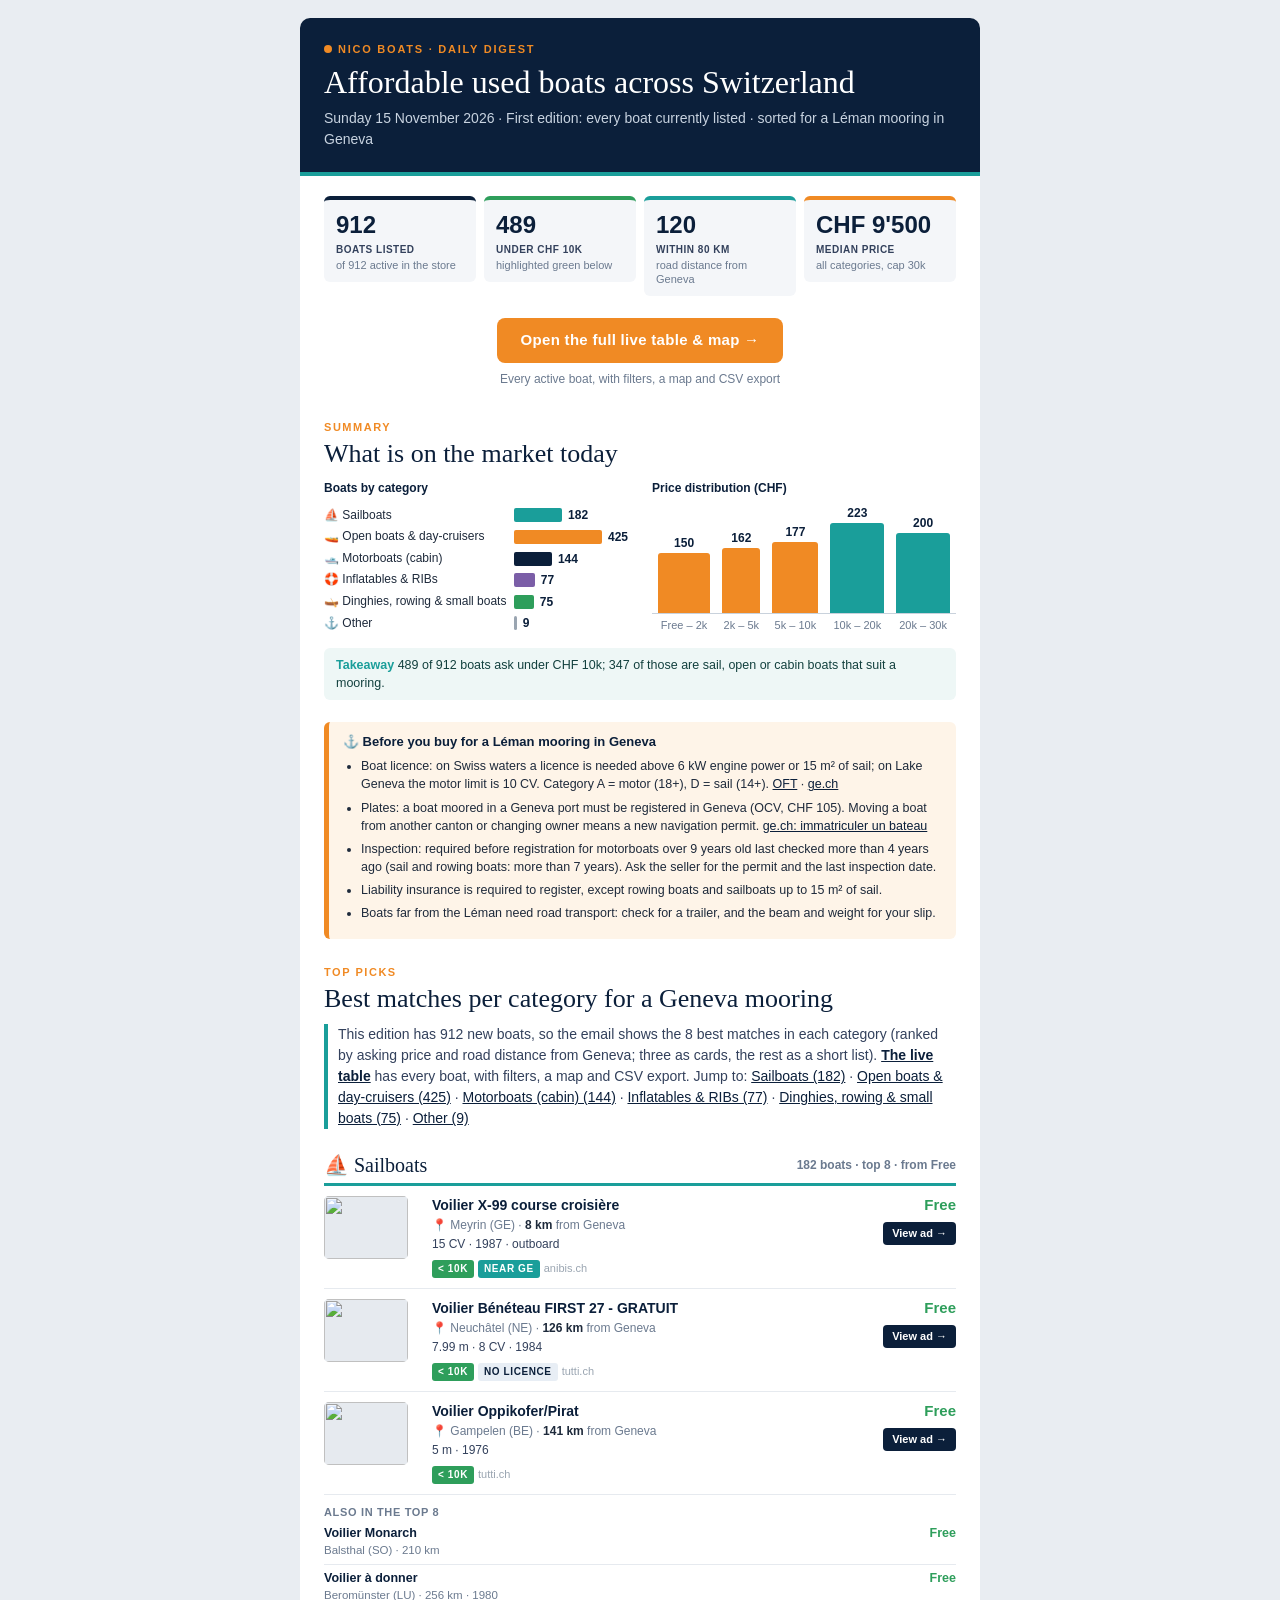
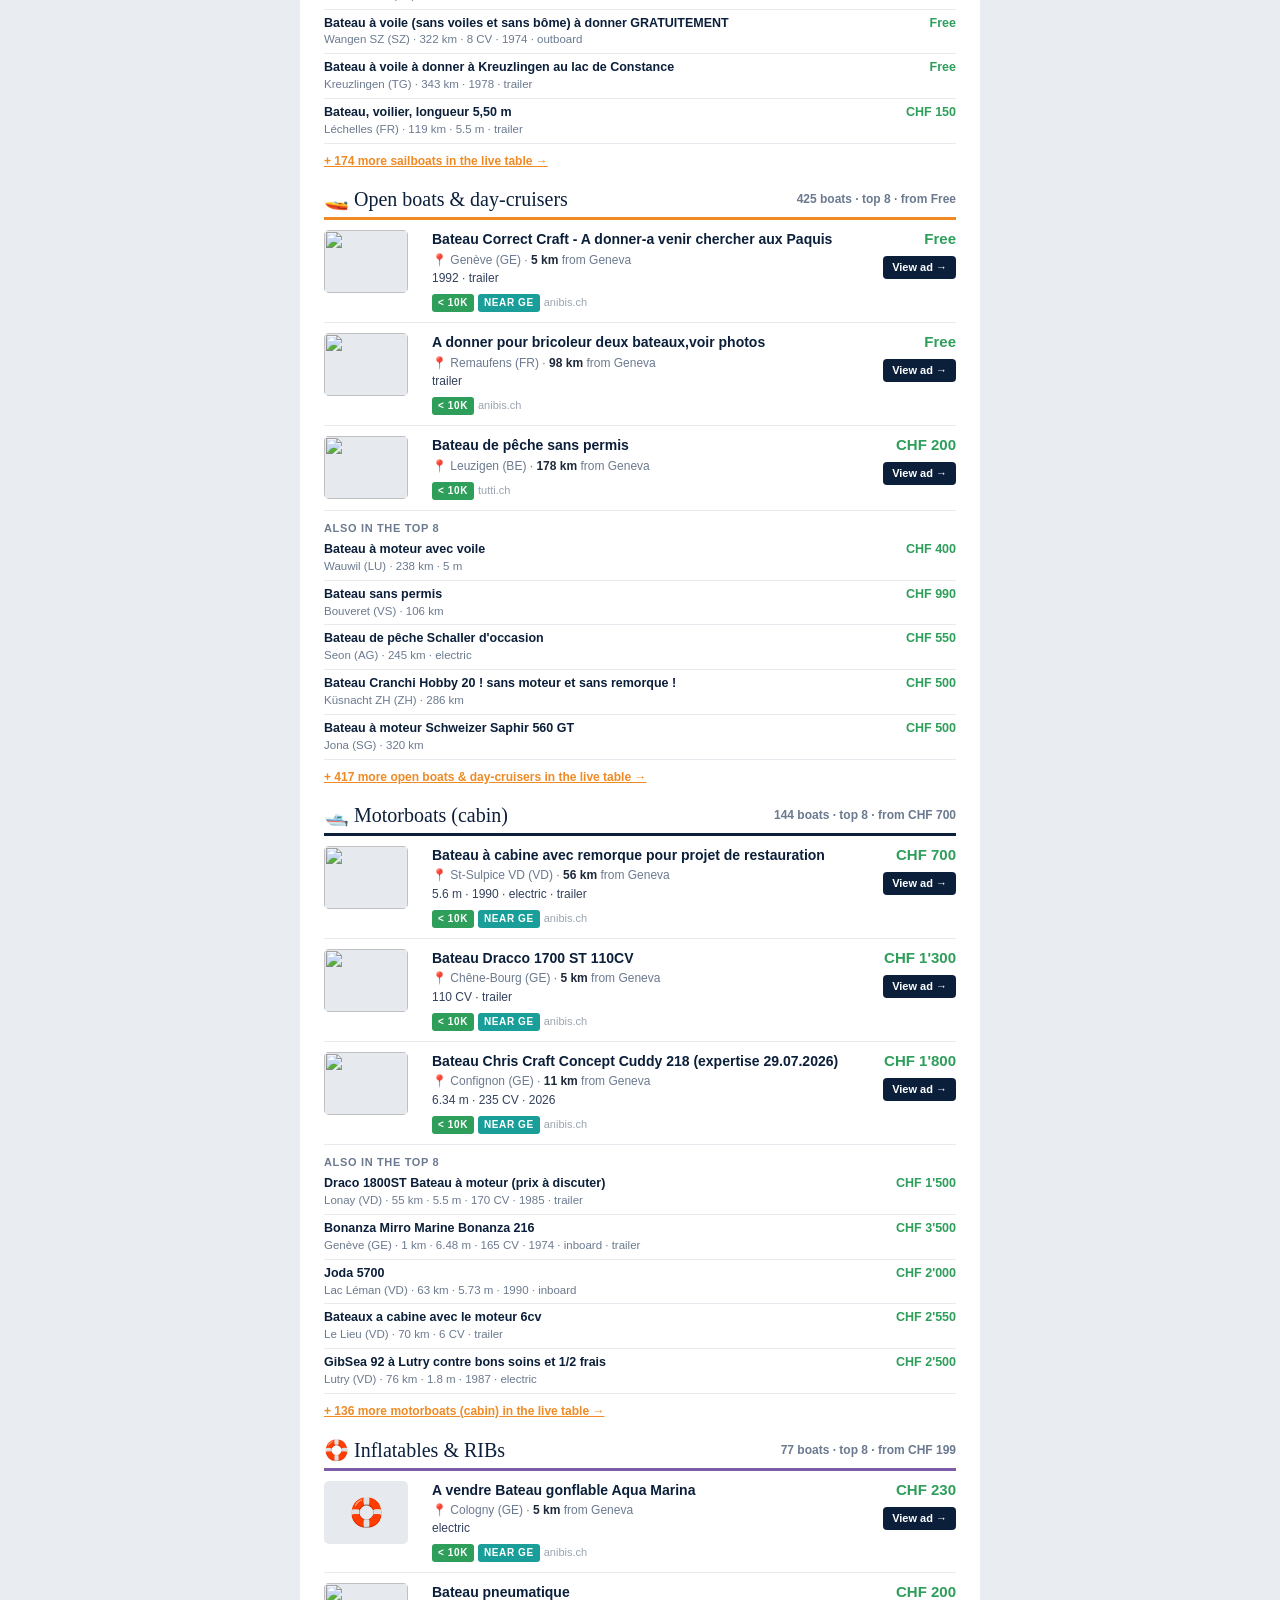
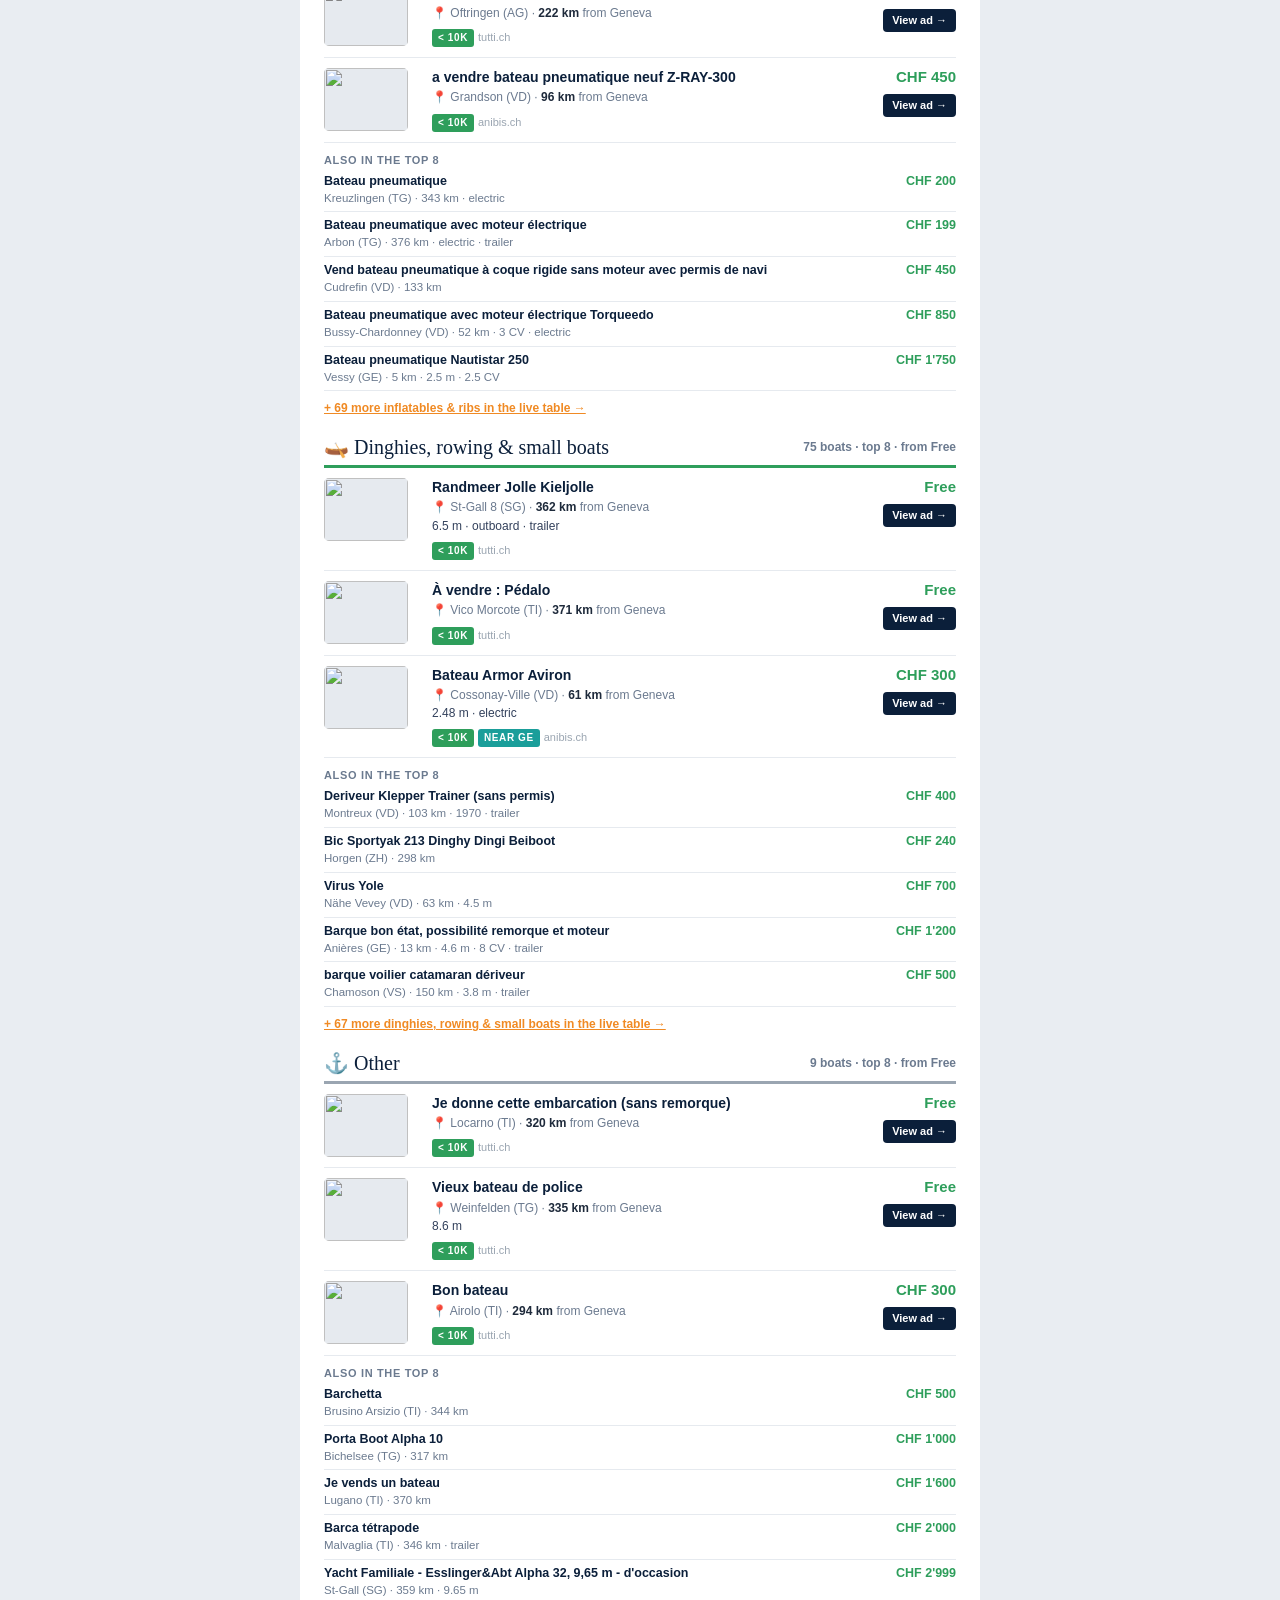
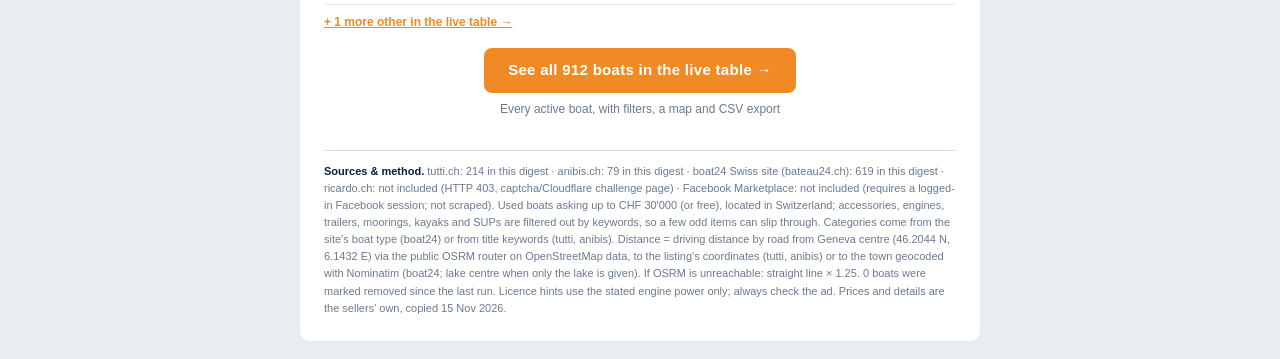
==== digest/2026-11-15.html @ 10009fbb "Add digest pipeline, master store, and GitHub Pages site Commit the daily scrape-and-merge pipeline," ====
<!DOCTYPE html><html lang="en"><head><meta charset="utf-8"><meta name="viewport" content="width=device-width,initial-scale=1"><meta name="x-apple-disable-message-reformatting">
<meta name="color-scheme" content="light"><meta name="supported-color-schemes" content="light"><title>Nico Boats · 15 Nov 2026</title>
<style>body{margin:0;padding:0;background:#E9EDF2;} a{color:#0B1F3A;} img{border:0;}
@media only screen and (max-width:620px){ .wrap{width:100%!important;} .kpi{display:inline-block!important;width:50%!important;box-sizing:border-box;padding:4px!important;}
.stack{display:block!important;width:100%!important;box-sizing:border-box;} .pad{padding-left:14px!important;padding-right:14px!important;} .hide-m{display:none!important;} }</style></head>
<body style="margin:0;padding:0;background:#E9EDF2;">
<div style="display:none;max-height:0;overflow:hidden;">912 boats under CHF 30'000 across Switzerland · 489 under 10k · 120 within 80 km of Geneva</div>
<table role="presentation" width="100%" cellpadding="0" cellspacing="0" style="background:#E9EDF2;"><tr><td align="center" style="padding:18px 8px;">
<table role="presentation" class="wrap" width="680" cellpadding="0" cellspacing="0" style="width:680px;max-width:680px;background:#FFFFFF;border-radius:10px;overflow:hidden;"><tr><td style="background:#0B1F3A;padding:26px 24px 22px 24px;" class="pad">
<div style="font:900 11px/1 Helvetica,Arial,sans-serif;letter-spacing:.16em;color:#F08A24;text-transform:uppercase;"><span style="display:inline-block;width:8px;height:8px;border-radius:50%;background:#F08A24;margin-right:6px;"></span>Nico Boats · Daily digest</div>
<div style="font:400 32px/1.1 Georgia,'Times New Roman',serif;color:#FFFFFF;margin-top:10px;">Affordable used boats across Switzerland</div>
<div style="font:400 14px/1.5 Helvetica,Arial,sans-serif;color:#C8D3E0;margin-top:8px;">Sunday 15 November 2026 · First edition: every boat currently listed · sorted for a Léman mooring in Geneva</div></td></tr>
<tr><td style="background:#1A9E9A;height:4px;font-size:0;line-height:0;">&nbsp;</td></tr><tr><td style="padding:20px 20px 4px 20px;" class="pad"><table role="presentation" width="100%" cellpadding="0" cellspacing="0"><tr><td class="kpi" width="25%" valign="top" style="padding:0 4px;"><table role="presentation" width="100%" cellpadding="0" cellspacing="0" style="background:#F4F6F9;border-top:4px solid #0B1F3A;border-radius:6px;"><tr><td style="padding:12px 12px 10px 12px;"><div style="font:900 24px/1.1 Helvetica,Arial,sans-serif;color:#0B1F3A;">912</div><div style="font:700 10px/1.3 Helvetica,Arial,sans-serif;color:#33415C;text-transform:uppercase;letter-spacing:.05em;margin-top:4px;">Boats listed</div><div style="font:400 11px/1.3 Helvetica,Arial,sans-serif;color:#6B7A8F;margin-top:2px;">of 912 active in the store</div></td></tr></table></td><td class="kpi" width="25%" valign="top" style="padding:0 4px;"><table role="presentation" width="100%" cellpadding="0" cellspacing="0" style="background:#F4F6F9;border-top:4px solid #2E9E5B;border-radius:6px;"><tr><td style="padding:12px 12px 10px 12px;"><div style="font:900 24px/1.1 Helvetica,Arial,sans-serif;color:#0B1F3A;">489</div><div style="font:700 10px/1.3 Helvetica,Arial,sans-serif;color:#33415C;text-transform:uppercase;letter-spacing:.05em;margin-top:4px;">Under CHF 10k</div><div style="font:400 11px/1.3 Helvetica,Arial,sans-serif;color:#6B7A8F;margin-top:2px;">highlighted green below</div></td></tr></table></td><td class="kpi" width="25%" valign="top" style="padding:0 4px;"><table role="presentation" width="100%" cellpadding="0" cellspacing="0" style="background:#F4F6F9;border-top:4px solid #1A9E9A;border-radius:6px;"><tr><td style="padding:12px 12px 10px 12px;"><div style="font:900 24px/1.1 Helvetica,Arial,sans-serif;color:#0B1F3A;">120</div><div style="font:700 10px/1.3 Helvetica,Arial,sans-serif;color:#33415C;text-transform:uppercase;letter-spacing:.05em;margin-top:4px;">Within 80 km</div><div style="font:400 11px/1.3 Helvetica,Arial,sans-serif;color:#6B7A8F;margin-top:2px;">road distance from Geneva</div></td></tr></table></td><td class="kpi" width="25%" valign="top" style="padding:0 4px;"><table role="presentation" width="100%" cellpadding="0" cellspacing="0" style="background:#F4F6F9;border-top:4px solid #F08A24;border-radius:6px;"><tr><td style="padding:12px 12px 10px 12px;"><div style="font:900 24px/1.1 Helvetica,Arial,sans-serif;color:#0B1F3A;">CHF 9'500</div><div style="font:700 10px/1.3 Helvetica,Arial,sans-serif;color:#33415C;text-transform:uppercase;letter-spacing:.05em;margin-top:4px;">Median price</div><div style="font:400 11px/1.3 Helvetica,Arial,sans-serif;color:#6B7A8F;margin-top:2px;">all categories, cap 30k</div></td></tr></table></td></tr></table></td></tr><tr><td align="center" style="padding:18px 24px 6px 24px;" class="pad"><a href="https://gael7777.github.io/nico-boats/" style="display:inline-block;background:#F08A24;color:#FFFFFF;font:900 15px/1.1 Helvetica,Arial,sans-serif;padding:14px 24px;border-radius:8px;text-decoration:none;letter-spacing:.02em;">Open the full live table &amp; map →</a><div style="font:400 12px/1.45 Helvetica,Arial,sans-serif;color:#6B7A8F;margin-top:8px;">Every active boat, with filters, a map and CSV export</div></td></tr><tr><td style="padding:28px 24px 6px 24px;"><div style="font:900 11px/1 Helvetica,Arial,sans-serif;letter-spacing:.14em;color:#F08A24;text-transform:uppercase;">Summary</div><div style="font:400 26px/1.15 Georgia,'Times New Roman',serif;color:#0B1F3A;margin-top:6px;">What is on the market today</div></td></tr><tr><td style="padding:6px 24px 0 24px;" class="pad"><table role="presentation" width="100%" cellpadding="0" cellspacing="0"><tr><td class="stack" width="50%" valign="top" style="padding-right:12px;"><div style="font:900 12px/1.3 Helvetica,Arial,sans-serif;color:#0B1F3A;margin-bottom:8px;">Boats by category</div><table role="presentation" width="100%" cellpadding="0" cellspacing="0"><tr><td width="38%" style="font:400 12px/1.3 Helvetica,Arial,sans-serif;color:#1E2A3B;padding:3px 8px 3px 0;white-space:nowrap;">⛵ Sailboats</td><td style="padding:3px 0;"><table role="presentation" width="100%" cellpadding="0" cellspacing="0"><tr><td width="42%" style="background:#1A9E9A;height:14px;border-radius:2px;font-size:0;line-height:0;">&nbsp;</td><td style="font:700 12px/1 Helvetica,Arial,sans-serif;color:#0B1F3A;padding-left:6px;white-space:nowrap;">182</td></tr></table></td></tr><tr><td width="38%" style="font:400 12px/1.3 Helvetica,Arial,sans-serif;color:#1E2A3B;padding:3px 8px 3px 0;white-space:nowrap;">🚤 Open boats & day-cruisers</td><td style="padding:3px 0;"><table role="presentation" width="100%" cellpadding="0" cellspacing="0"><tr><td width="100%" style="background:#F08A24;height:14px;border-radius:2px;font-size:0;line-height:0;">&nbsp;</td><td style="font:700 12px/1 Helvetica,Arial,sans-serif;color:#0B1F3A;padding-left:6px;white-space:nowrap;">425</td></tr></table></td></tr><tr><td width="38%" style="font:400 12px/1.3 Helvetica,Arial,sans-serif;color:#1E2A3B;padding:3px 8px 3px 0;white-space:nowrap;">🛥️ Motorboats (cabin)</td><td style="padding:3px 0;"><table role="presentation" width="100%" cellpadding="0" cellspacing="0"><tr><td width="33%" style="background:#0B1F3A;height:14px;border-radius:2px;font-size:0;line-height:0;">&nbsp;</td><td style="font:700 12px/1 Helvetica,Arial,sans-serif;color:#0B1F3A;padding-left:6px;white-space:nowrap;">144</td></tr></table></td></tr><tr><td width="38%" style="font:400 12px/1.3 Helvetica,Arial,sans-serif;color:#1E2A3B;padding:3px 8px 3px 0;white-space:nowrap;">🛟 Inflatables & RIBs</td><td style="padding:3px 0;"><table role="presentation" width="100%" cellpadding="0" cellspacing="0"><tr><td width="18%" style="background:#7B5EA7;height:14px;border-radius:2px;font-size:0;line-height:0;">&nbsp;</td><td style="font:700 12px/1 Helvetica,Arial,sans-serif;color:#0B1F3A;padding-left:6px;white-space:nowrap;">77</td></tr></table></td></tr><tr><td width="38%" style="font:400 12px/1.3 Helvetica,Arial,sans-serif;color:#1E2A3B;padding:3px 8px 3px 0;white-space:nowrap;">🛶 Dinghies, rowing & small boats</td><td style="padding:3px 0;"><table role="presentation" width="100%" cellpadding="0" cellspacing="0"><tr><td width="17%" style="background:#2E9E5B;height:14px;border-radius:2px;font-size:0;line-height:0;">&nbsp;</td><td style="font:700 12px/1 Helvetica,Arial,sans-serif;color:#0B1F3A;padding-left:6px;white-space:nowrap;">75</td></tr></table></td></tr><tr><td width="38%" style="font:400 12px/1.3 Helvetica,Arial,sans-serif;color:#1E2A3B;padding:3px 8px 3px 0;white-space:nowrap;">⚓ Other</td><td style="padding:3px 0;"><table role="presentation" width="100%" cellpadding="0" cellspacing="0"><tr><td width="2%" style="background:#9AA5B1;height:14px;border-radius:2px;font-size:0;line-height:0;">&nbsp;</td><td style="font:700 12px/1 Helvetica,Arial,sans-serif;color:#0B1F3A;padding-left:6px;white-space:nowrap;">9</td></tr></table></td></tr></table></td><td class="stack" width="50%" valign="top" style="padding-left:12px;"><div style="font:900 12px/1.3 Helvetica,Arial,sans-serif;color:#0B1F3A;margin-bottom:8px;">Price distribution (CHF)</div><table role="presentation" width="100%" cellpadding="0" cellspacing="0"><tr><td align="center" valign="bottom" style="padding:0 6px;height:108px;"><div style="font:700 12px/1 Helvetica,Arial,sans-serif;color:#0B1F3A;padding-bottom:4px;">150</div><div style="background:#F08A24;height:60px;line-height:60px;font-size:0;border-radius:3px 3px 0 0;">&nbsp;</div></td><td align="center" valign="bottom" style="padding:0 6px;height:108px;"><div style="font:700 12px/1 Helvetica,Arial,sans-serif;color:#0B1F3A;padding-bottom:4px;">162</div><div style="background:#F08A24;height:65px;line-height:65px;font-size:0;border-radius:3px 3px 0 0;">&nbsp;</div></td><td align="center" valign="bottom" style="padding:0 6px;height:108px;"><div style="font:700 12px/1 Helvetica,Arial,sans-serif;color:#0B1F3A;padding-bottom:4px;">177</div><div style="background:#F08A24;height:71px;line-height:71px;font-size:0;border-radius:3px 3px 0 0;">&nbsp;</div></td><td align="center" valign="bottom" style="padding:0 6px;height:108px;"><div style="font:700 12px/1 Helvetica,Arial,sans-serif;color:#0B1F3A;padding-bottom:4px;">223</div><div style="background:#1A9E9A;height:90px;line-height:90px;font-size:0;border-radius:3px 3px 0 0;">&nbsp;</div></td><td align="center" valign="bottom" style="padding:0 6px;height:108px;"><div style="font:700 12px/1 Helvetica,Arial,sans-serif;color:#0B1F3A;padding-bottom:4px;">200</div><div style="background:#1A9E9A;height:80px;line-height:80px;font-size:0;border-radius:3px 3px 0 0;">&nbsp;</div></td></tr><tr><td align="center" style="font:400 11px/1.2 Helvetica,Arial,sans-serif;color:#6B7A8F;padding:5px 2px 0 2px;border-top:1px solid #C9D2DC;">Free – 2k</td><td align="center" style="font:400 11px/1.2 Helvetica,Arial,sans-serif;color:#6B7A8F;padding:5px 2px 0 2px;border-top:1px solid #C9D2DC;">2k – 5k</td><td align="center" style="font:400 11px/1.2 Helvetica,Arial,sans-serif;color:#6B7A8F;padding:5px 2px 0 2px;border-top:1px solid #C9D2DC;">5k – 10k</td><td align="center" style="font:400 11px/1.2 Helvetica,Arial,sans-serif;color:#6B7A8F;padding:5px 2px 0 2px;border-top:1px solid #C9D2DC;">10k – 20k</td><td align="center" style="font:400 11px/1.2 Helvetica,Arial,sans-serif;color:#6B7A8F;padding:5px 2px 0 2px;border-top:1px solid #C9D2DC;">20k – 30k</td></tr></table></td></tr></table><div style="background:#EEF7F6;border-radius:6px;padding:8px 12px;font:400 12.5px/1.45 Helvetica,Arial,sans-serif;color:#12403E;margin-top:14px;"><b style="color:#1A9E9A;">Takeaway</b> 489 of 912 boats ask under CHF 10k; 347 of those are sail, open or cabin boats that suit a mooring.</div></td></tr><tr><td style="padding:22px 24px 0 24px;" class="pad"><table role="presentation" width="100%" cellpadding="0" cellspacing="0" style="background:#FEF4E8;border-left:5px solid #F08A24;border-radius:6px;"><tr><td style="padding:12px 14px;"><div style="font:900 13px/1.3 Helvetica,Arial,sans-serif;color:#0B1F3A;margin-bottom:6px;">⚓ Before you buy for a Léman mooring in Geneva</div><ul style="margin:0;padding-left:18px;font:400 12.5px/1.45 Helvetica,Arial,sans-serif;color:#1E2A3B;"><li style="margin:0 0 5px 0;">Boat licence: on Swiss waters a licence is needed above 6 kW engine power or 15 m² of sail; on Lake Geneva the motor limit is 10 CV. Category A = motor (18+), D = sail (14+). <a href="https://www.bav.admin.ch/fr/navigation-de-plaisance">OFT</a> · <a href="https://www.ge.ch/obtenir-permis-conduire-bateaux">ge.ch</a></li><li style="margin:0 0 5px 0;">Plates: a boat moored in a Geneva port must be registered in Geneva (OCV, CHF 105). Moving a boat from another canton or changing owner means a new navigation permit. <a href="https://www.ge.ch/immatriculer-bateau">ge.ch: immatriculer un bateau</a></li><li style="margin:0 0 5px 0;">Inspection: required before registration for motorboats over 9 years old last checked more than 4 years ago (sail and rowing boats: more than 7 years). Ask the seller for the permit and the last inspection date.</li><li style="margin:0 0 5px 0;">Liability insurance is required to register, except rowing boats and sailboats up to 15 m² of sail.</li><li style="margin:0 0 5px 0;">Boats far from the Léman need road transport: check for a trailer, and the beam and weight for your slip.</li></ul></td></tr></table></td></tr><tr><td style="padding:28px 24px 6px 24px;"><div style="font:900 11px/1 Helvetica,Arial,sans-serif;letter-spacing:.14em;color:#F08A24;text-transform:uppercase;">Top picks</div><div style="font:400 26px/1.15 Georgia,'Times New Roman',serif;color:#0B1F3A;margin-top:6px;">Best matches per category for a Geneva mooring</div><div style="font:400 14px/1.5 Helvetica,Arial,sans-serif;color:#33415C;border-left:4px solid #1A9E9A;padding-left:10px;margin-top:10px;">This edition has 912 new boats, so the email shows the 8 best matches in each category (ranked by asking price and road distance from Geneva; three as cards, the rest as a short list). <a href="https://gael7777.github.io/nico-boats/" style="color:#0B1F3A;font-weight:700;">The live table</a> has every boat, with filters, a map and CSV export. Jump to: <a href="#cat-sail" style="color:#0B1F3A;">Sailboats (182)</a> · <a href="#cat-open" style="color:#0B1F3A;">Open boats & day-cruisers (425)</a> · <a href="#cat-motor" style="color:#0B1F3A;">Motorboats (cabin) (144)</a> · <a href="#cat-inflatable" style="color:#0B1F3A;">Inflatables & RIBs (77)</a> · <a href="#cat-small" style="color:#0B1F3A;">Dinghies, rowing & small boats (75)</a> · <a href="#cat-other" style="color:#0B1F3A;">Other (9)</a></div></td></tr><tr><td style="padding:18px 24px 0 24px;" class="pad"><a name="cat-sail" id="cat-sail"></a><table role="presentation" width="100%" cellpadding="0" cellspacing="0"><tr><td style="border-bottom:3px solid #1A9E9A;padding-bottom:6px;font:400 20px/1.2 Georgia,'Times New Roman',serif;color:#0B1F3A;">⛵ Sailboats</td><td align="right" style="border-bottom:3px solid #1A9E9A;padding-bottom:6px;font:700 12px/1 Helvetica,Arial,sans-serif;color:#6B7A8F;white-space:nowrap;">182 boats · top 8 · from Free</td></tr></table><table role="presentation" width="100%" cellpadding="0" cellspacing="0" style="border-bottom:1px solid #E6EAEF;"><tr><td width="96" valign="top" style="padding:10px 12px 10px 0;"><a href="https://www.anibis.ch/fr/vi/1073954414"><img src="https://c.anibis.ch/thumbnail/0595284840.jpg" width="84" height="63" alt="" style="display:block;width:84px;height:63px;object-fit:cover;border-radius:5px;border:0;background:#E6EAEF;"></a></td><td valign="top" style="padding:10px 0;"><a href="https://www.anibis.ch/fr/vi/1073954414" style="font:700 14px/1.3 Helvetica,Arial,sans-serif;color:#0B1F3A;text-decoration:none;">Voilier X-99 course croisière</a><div style="font:400 12px/1.45 Helvetica,Arial,sans-serif;color:#6B7A8F;margin-top:3px;">📍 Meyrin (GE) · <b style="color:#1E2A3B;">8 km</b> from Geneva</div><div style="font:400 12px/1.45 Helvetica,Arial,sans-serif;color:#33415C;margin-top:1px;">15 CV · 1987 · outboard</div><div style="margin-top:5px;"><span style="display:inline-block;background:#2E9E5B;color:#FFFFFF;font:700 10px/1 Helvetica,Arial,sans-serif;letter-spacing:.06em;text-transform:uppercase;padding:4px 6px;border-radius:3px;">&lt; 10k</span> <span style="display:inline-block;background:#1A9E9A;color:#FFFFFF;font:700 10px/1 Helvetica,Arial,sans-serif;letter-spacing:.06em;text-transform:uppercase;padding:4px 6px;border-radius:3px;">near GE</span> <span style="font:400 11px/1 Helvetica,Arial,sans-serif;color:#9AA5B1;">anibis.ch</span></div></td><td width="96" valign="top" align="right" style="padding:10px 0 10px 8px;"><div style="font:900 15px/1.2 Helvetica,Arial,sans-serif;color:#2E9E5B;white-space:nowrap;">Free</div><a href="https://www.anibis.ch/fr/vi/1073954414" style="display:inline-block;margin-top:8px;font:700 11px/1 Helvetica,Arial,sans-serif;color:#FFFFFF;background:#0B1F3A;padding:6px 9px;border-radius:4px;text-decoration:none;">View ad →</a></td></tr></table><table role="presentation" width="100%" cellpadding="0" cellspacing="0" style="border-bottom:1px solid #E6EAEF;"><tr><td width="96" valign="top" style="padding:10px 12px 10px 0;"><a href="https://www.tutti.ch/fr/vi/84166082"><img src="https://c.tutti.ch/thumbnail/3077427163.jpg" width="84" height="63" alt="" style="display:block;width:84px;height:63px;object-fit:cover;border-radius:5px;border:0;background:#E6EAEF;"></a></td><td valign="top" style="padding:10px 0;"><a href="https://www.tutti.ch/fr/vi/84166082" style="font:700 14px/1.3 Helvetica,Arial,sans-serif;color:#0B1F3A;text-decoration:none;">Voilier Bénéteau FIRST 27 - GRATUIT</a><div style="font:400 12px/1.45 Helvetica,Arial,sans-serif;color:#6B7A8F;margin-top:3px;">📍 Neuchâtel (NE) · <b style="color:#1E2A3B;">126 km</b> from Geneva</div><div style="font:400 12px/1.45 Helvetica,Arial,sans-serif;color:#33415C;margin-top:1px;">7.99 m · 8 CV · 1984</div><div style="margin-top:5px;"><span style="display:inline-block;background:#2E9E5B;color:#FFFFFF;font:700 10px/1 Helvetica,Arial,sans-serif;letter-spacing:.06em;text-transform:uppercase;padding:4px 6px;border-radius:3px;">&lt; 10k</span> <span style="display:inline-block;background:#E8EEF5;color:#0B1F3A;font:700 10px/1 Helvetica,Arial,sans-serif;letter-spacing:.06em;text-transform:uppercase;padding:4px 6px;border-radius:3px;">no licence</span> <span style="font:400 11px/1 Helvetica,Arial,sans-serif;color:#9AA5B1;">tutti.ch</span></div></td><td width="96" valign="top" align="right" style="padding:10px 0 10px 8px;"><div style="font:900 15px/1.2 Helvetica,Arial,sans-serif;color:#2E9E5B;white-space:nowrap;">Free</div><a href="https://www.tutti.ch/fr/vi/84166082" style="display:inline-block;margin-top:8px;font:700 11px/1 Helvetica,Arial,sans-serif;color:#FFFFFF;background:#0B1F3A;padding:6px 9px;border-radius:4px;text-decoration:none;">View ad →</a></td></tr></table><table role="presentation" width="100%" cellpadding="0" cellspacing="0" style="border-bottom:1px solid #E6EAEF;"><tr><td width="96" valign="top" style="padding:10px 12px 10px 0;"><a href="https://www.tutti.ch/fr/vi/78617512"><img src="https://c.tutti.ch/thumbnail/8812168436.jpg" width="84" height="63" alt="" style="display:block;width:84px;height:63px;object-fit:cover;border-radius:5px;border:0;background:#E6EAEF;"></a></td><td valign="top" style="padding:10px 0;"><a href="https://www.tutti.ch/fr/vi/78617512" style="font:700 14px/1.3 Helvetica,Arial,sans-serif;color:#0B1F3A;text-decoration:none;">Voilier Oppikofer/Pirat</a><div style="font:400 12px/1.45 Helvetica,Arial,sans-serif;color:#6B7A8F;margin-top:3px;">📍 Gampelen (BE) · <b style="color:#1E2A3B;">141 km</b> from Geneva</div><div style="font:400 12px/1.45 Helvetica,Arial,sans-serif;color:#33415C;margin-top:1px;">5 m · 1976</div><div style="margin-top:5px;"><span style="display:inline-block;background:#2E9E5B;color:#FFFFFF;font:700 10px/1 Helvetica,Arial,sans-serif;letter-spacing:.06em;text-transform:uppercase;padding:4px 6px;border-radius:3px;">&lt; 10k</span> <span style="font:400 11px/1 Helvetica,Arial,sans-serif;color:#9AA5B1;">tutti.ch</span></div></td><td width="96" valign="top" align="right" style="padding:10px 0 10px 8px;"><div style="font:900 15px/1.2 Helvetica,Arial,sans-serif;color:#2E9E5B;white-space:nowrap;">Free</div><a href="https://www.tutti.ch/fr/vi/78617512" style="display:inline-block;margin-top:8px;font:700 11px/1 Helvetica,Arial,sans-serif;color:#FFFFFF;background:#0B1F3A;padding:6px 9px;border-radius:4px;text-decoration:none;">View ad →</a></td></tr></table><div style="font:700 11px/1 Helvetica,Arial,sans-serif;color:#6B7A8F;text-transform:uppercase;letter-spacing:.06em;padding:12px 0 2px;">also in the top 8</div><table role="presentation" width="100%" cellpadding="0" cellspacing="0"><tr><td style="padding:5px 0;border-bottom:1px solid #E6EAEF;font:400 12.5px/1.35 Helvetica,Arial,sans-serif;"><a href="https://www.tutti.ch/fr/vi/83507925" style="color:#0B1F3A;font-weight:700;text-decoration:none;">Voilier Monarch</a><br><span style="color:#6B7A8F;font-size:11.5px;">Balsthal (SO) · 210 km</span></td><td align="right" valign="top" style="padding:5px 0 5px 8px;border-bottom:1px solid #E6EAEF;font:900 12.5px/1.35 Helvetica,Arial,sans-serif;color:#2E9E5B;white-space:nowrap;">Free</td></tr><tr><td style="padding:5px 0;border-bottom:1px solid #E6EAEF;font:400 12.5px/1.35 Helvetica,Arial,sans-serif;"><a href="https://www.tutti.ch/fr/vi/81806317" style="color:#0B1F3A;font-weight:700;text-decoration:none;">Voilier à donner</a><br><span style="color:#6B7A8F;font-size:11.5px;">Beromünster (LU) · 256 km · 1980</span></td><td align="right" valign="top" style="padding:5px 0 5px 8px;border-bottom:1px solid #E6EAEF;font:900 12.5px/1.35 Helvetica,Arial,sans-serif;color:#2E9E5B;white-space:nowrap;">Free</td></tr><tr><td style="padding:5px 0;border-bottom:1px solid #E6EAEF;font:400 12.5px/1.35 Helvetica,Arial,sans-serif;"><a href="https://www.tutti.ch/fr/vi/83967995" style="color:#0B1F3A;font-weight:700;text-decoration:none;">Bateau à voile (sans voiles et sans bôme) à donner GRATUITEMENT</a><br><span style="color:#6B7A8F;font-size:11.5px;">Wangen SZ (SZ) · 322 km · 8 CV · 1974 · outboard</span></td><td align="right" valign="top" style="padding:5px 0 5px 8px;border-bottom:1px solid #E6EAEF;font:900 12.5px/1.35 Helvetica,Arial,sans-serif;color:#2E9E5B;white-space:nowrap;">Free</td></tr><tr><td style="padding:5px 0;border-bottom:1px solid #E6EAEF;font:400 12.5px/1.35 Helvetica,Arial,sans-serif;"><a href="https://www.tutti.ch/fr/vi/84047203" style="color:#0B1F3A;font-weight:700;text-decoration:none;">Bateau à voile à donner à Kreuzlingen au lac de Constance</a><br><span style="color:#6B7A8F;font-size:11.5px;">Kreuzlingen (TG) · 343 km · 1978 · trailer</span></td><td align="right" valign="top" style="padding:5px 0 5px 8px;border-bottom:1px solid #E6EAEF;font:900 12.5px/1.35 Helvetica,Arial,sans-serif;color:#2E9E5B;white-space:nowrap;">Free</td></tr><tr><td style="padding:5px 0;border-bottom:1px solid #E6EAEF;font:400 12.5px/1.35 Helvetica,Arial,sans-serif;"><a href="https://www.tutti.ch/fr/vi/75815735" style="color:#0B1F3A;font-weight:700;text-decoration:none;">Bateau, voilier, longueur 5,50 m</a><br><span style="color:#6B7A8F;font-size:11.5px;">Léchelles (FR) · 119 km · 5.5 m · trailer</span></td><td align="right" valign="top" style="padding:5px 0 5px 8px;border-bottom:1px solid #E6EAEF;font:900 12.5px/1.35 Helvetica,Arial,sans-serif;color:#2E9E5B;white-space:nowrap;">CHF 150</td></tr></table><div style="padding:10px 0 0;font:700 12px/1.3 Helvetica,Arial,sans-serif;"><a href="https://gael7777.github.io/nico-boats/#v=cats" style="color:#F08A24;">+ 174 more sailboats in the live table →</a></div></td></tr><tr><td style="padding:18px 24px 0 24px;" class="pad"><a name="cat-open" id="cat-open"></a><table role="presentation" width="100%" cellpadding="0" cellspacing="0"><tr><td style="border-bottom:3px solid #F08A24;padding-bottom:6px;font:400 20px/1.2 Georgia,'Times New Roman',serif;color:#0B1F3A;">🚤 Open boats & day-cruisers</td><td align="right" style="border-bottom:3px solid #F08A24;padding-bottom:6px;font:700 12px/1 Helvetica,Arial,sans-serif;color:#6B7A8F;white-space:nowrap;">425 boats · top 8 · from Free</td></tr></table><table role="presentation" width="100%" cellpadding="0" cellspacing="0" style="border-bottom:1px solid #E6EAEF;"><tr><td width="96" valign="top" style="padding:10px 12px 10px 0;"><a href="https://www.anibis.ch/fr/vi/1074160319"><img src="https://c.anibis.ch/thumbnail/3713932052.jpg" width="84" height="63" alt="" style="display:block;width:84px;height:63px;object-fit:cover;border-radius:5px;border:0;background:#E6EAEF;"></a></td><td valign="top" style="padding:10px 0;"><a href="https://www.anibis.ch/fr/vi/1074160319" style="font:700 14px/1.3 Helvetica,Arial,sans-serif;color:#0B1F3A;text-decoration:none;">Bateau Correct Craft - A donner-a venir chercher aux Paquis</a><div style="font:400 12px/1.45 Helvetica,Arial,sans-serif;color:#6B7A8F;margin-top:3px;">📍 Genève (GE) · <b style="color:#1E2A3B;">5 km</b> from Geneva</div><div style="font:400 12px/1.45 Helvetica,Arial,sans-serif;color:#33415C;margin-top:1px;">1992 · trailer</div><div style="margin-top:5px;"><span style="display:inline-block;background:#2E9E5B;color:#FFFFFF;font:700 10px/1 Helvetica,Arial,sans-serif;letter-spacing:.06em;text-transform:uppercase;padding:4px 6px;border-radius:3px;">&lt; 10k</span> <span style="display:inline-block;background:#1A9E9A;color:#FFFFFF;font:700 10px/1 Helvetica,Arial,sans-serif;letter-spacing:.06em;text-transform:uppercase;padding:4px 6px;border-radius:3px;">near GE</span> <span style="font:400 11px/1 Helvetica,Arial,sans-serif;color:#9AA5B1;">anibis.ch</span></div></td><td width="96" valign="top" align="right" style="padding:10px 0 10px 8px;"><div style="font:900 15px/1.2 Helvetica,Arial,sans-serif;color:#2E9E5B;white-space:nowrap;">Free</div><a href="https://www.anibis.ch/fr/vi/1074160319" style="display:inline-block;margin-top:8px;font:700 11px/1 Helvetica,Arial,sans-serif;color:#FFFFFF;background:#0B1F3A;padding:6px 9px;border-radius:4px;text-decoration:none;">View ad →</a></td></tr></table><table role="presentation" width="100%" cellpadding="0" cellspacing="0" style="border-bottom:1px solid #E6EAEF;"><tr><td width="96" valign="top" style="padding:10px 12px 10px 0;"><a href="https://www.anibis.ch/fr/vi/1073946225"><img src="https://c.anibis.ch/thumbnail/7481264425.jpg" width="84" height="63" alt="" style="display:block;width:84px;height:63px;object-fit:cover;border-radius:5px;border:0;background:#E6EAEF;"></a></td><td valign="top" style="padding:10px 0;"><a href="https://www.anibis.ch/fr/vi/1073946225" style="font:700 14px/1.3 Helvetica,Arial,sans-serif;color:#0B1F3A;text-decoration:none;">A donner pour bricoleur deux bateaux,voir photos</a><div style="font:400 12px/1.45 Helvetica,Arial,sans-serif;color:#6B7A8F;margin-top:3px;">📍 Remaufens (FR) · <b style="color:#1E2A3B;">98 km</b> from Geneva</div><div style="font:400 12px/1.45 Helvetica,Arial,sans-serif;color:#33415C;margin-top:1px;">trailer</div><div style="margin-top:5px;"><span style="display:inline-block;background:#2E9E5B;color:#FFFFFF;font:700 10px/1 Helvetica,Arial,sans-serif;letter-spacing:.06em;text-transform:uppercase;padding:4px 6px;border-radius:3px;">&lt; 10k</span> <span style="font:400 11px/1 Helvetica,Arial,sans-serif;color:#9AA5B1;">anibis.ch</span></div></td><td width="96" valign="top" align="right" style="padding:10px 0 10px 8px;"><div style="font:900 15px/1.2 Helvetica,Arial,sans-serif;color:#2E9E5B;white-space:nowrap;">Free</div><a href="https://www.anibis.ch/fr/vi/1073946225" style="display:inline-block;margin-top:8px;font:700 11px/1 Helvetica,Arial,sans-serif;color:#FFFFFF;background:#0B1F3A;padding:6px 9px;border-radius:4px;text-decoration:none;">View ad →</a></td></tr></table><table role="presentation" width="100%" cellpadding="0" cellspacing="0" style="border-bottom:1px solid #E6EAEF;"><tr><td width="96" valign="top" style="padding:10px 12px 10px 0;"><a href="https://www.tutti.ch/fr/vi/82332682"><img src="https://c.tutti.ch/thumbnail/1048602364.jpg" width="84" height="63" alt="" style="display:block;width:84px;height:63px;object-fit:cover;border-radius:5px;border:0;background:#E6EAEF;"></a></td><td valign="top" style="padding:10px 0;"><a href="https://www.tutti.ch/fr/vi/82332682" style="font:700 14px/1.3 Helvetica,Arial,sans-serif;color:#0B1F3A;text-decoration:none;">Bateau de pêche sans permis</a><div style="font:400 12px/1.45 Helvetica,Arial,sans-serif;color:#6B7A8F;margin-top:3px;">📍 Leuzigen (BE) · <b style="color:#1E2A3B;">178 km</b> from Geneva</div><div style="margin-top:5px;"><span style="display:inline-block;background:#2E9E5B;color:#FFFFFF;font:700 10px/1 Helvetica,Arial,sans-serif;letter-spacing:.06em;text-transform:uppercase;padding:4px 6px;border-radius:3px;">&lt; 10k</span> <span style="font:400 11px/1 Helvetica,Arial,sans-serif;color:#9AA5B1;">tutti.ch</span></div></td><td width="96" valign="top" align="right" style="padding:10px 0 10px 8px;"><div style="font:900 15px/1.2 Helvetica,Arial,sans-serif;color:#2E9E5B;white-space:nowrap;">CHF 200</div><a href="https://www.tutti.ch/fr/vi/82332682" style="display:inline-block;margin-top:8px;font:700 11px/1 Helvetica,Arial,sans-serif;color:#FFFFFF;background:#0B1F3A;padding:6px 9px;border-radius:4px;text-decoration:none;">View ad →</a></td></tr></table><div style="font:700 11px/1 Helvetica,Arial,sans-serif;color:#6B7A8F;text-transform:uppercase;letter-spacing:.06em;padding:12px 0 2px;">also in the top 8</div><table role="presentation" width="100%" cellpadding="0" cellspacing="0"><tr><td style="padding:5px 0;border-bottom:1px solid #E6EAEF;font:400 12.5px/1.35 Helvetica,Arial,sans-serif;"><a href="https://www.tutti.ch/fr/vi/82568846" style="color:#0B1F3A;font-weight:700;text-decoration:none;">Bateau à moteur avec voile</a><br><span style="color:#6B7A8F;font-size:11.5px;">Wauwil (LU) · 238 km · 5 m</span></td><td align="right" valign="top" style="padding:5px 0 5px 8px;border-bottom:1px solid #E6EAEF;font:900 12.5px/1.35 Helvetica,Arial,sans-serif;color:#2E9E5B;white-space:nowrap;">CHF 400</td></tr><tr><td style="padding:5px 0;border-bottom:1px solid #E6EAEF;font:400 12.5px/1.35 Helvetica,Arial,sans-serif;"><a href="https://www.anibis.ch/fr/vi/1073915552" style="color:#0B1F3A;font-weight:700;text-decoration:none;">Bateau sans permis</a><br><span style="color:#6B7A8F;font-size:11.5px;">Bouveret (VS) · 106 km</span></td><td align="right" valign="top" style="padding:5px 0 5px 8px;border-bottom:1px solid #E6EAEF;font:900 12.5px/1.35 Helvetica,Arial,sans-serif;color:#2E9E5B;white-space:nowrap;">CHF 990</td></tr><tr><td style="padding:5px 0;border-bottom:1px solid #E6EAEF;font:400 12.5px/1.35 Helvetica,Arial,sans-serif;"><a href="https://www.anibis.ch/fr/vi/1074025211" style="color:#0B1F3A;font-weight:700;text-decoration:none;">Bateau de pêche Schaller d&#x27;occasion</a><br><span style="color:#6B7A8F;font-size:11.5px;">Seon (AG) · 245 km · electric</span></td><td align="right" valign="top" style="padding:5px 0 5px 8px;border-bottom:1px solid #E6EAEF;font:900 12.5px/1.35 Helvetica,Arial,sans-serif;color:#2E9E5B;white-space:nowrap;">CHF 550</td></tr><tr><td style="padding:5px 0;border-bottom:1px solid #E6EAEF;font:400 12.5px/1.35 Helvetica,Arial,sans-serif;"><a href="https://www.tutti.ch/fr/vi/83870791" style="color:#0B1F3A;font-weight:700;text-decoration:none;">Bateau Cranchi Hobby 20 ! sans moteur et sans remorque !</a><br><span style="color:#6B7A8F;font-size:11.5px;">Küsnacht ZH (ZH) · 286 km</span></td><td align="right" valign="top" style="padding:5px 0 5px 8px;border-bottom:1px solid #E6EAEF;font:900 12.5px/1.35 Helvetica,Arial,sans-serif;color:#2E9E5B;white-space:nowrap;">CHF 500</td></tr><tr><td style="padding:5px 0;border-bottom:1px solid #E6EAEF;font:400 12.5px/1.35 Helvetica,Arial,sans-serif;"><a href="https://www.tutti.ch/fr/vi/83335551" style="color:#0B1F3A;font-weight:700;text-decoration:none;">Bateau à moteur Schweizer Saphir 560 GT</a><br><span style="color:#6B7A8F;font-size:11.5px;">Jona (SG) · 320 km</span></td><td align="right" valign="top" style="padding:5px 0 5px 8px;border-bottom:1px solid #E6EAEF;font:900 12.5px/1.35 Helvetica,Arial,sans-serif;color:#2E9E5B;white-space:nowrap;">CHF 500</td></tr></table><div style="padding:10px 0 0;font:700 12px/1.3 Helvetica,Arial,sans-serif;"><a href="https://gael7777.github.io/nico-boats/#v=cats" style="color:#F08A24;">+ 417 more open boats & day-cruisers in the live table →</a></div></td></tr><tr><td style="padding:18px 24px 0 24px;" class="pad"><a name="cat-motor" id="cat-motor"></a><table role="presentation" width="100%" cellpadding="0" cellspacing="0"><tr><td style="border-bottom:3px solid #0B1F3A;padding-bottom:6px;font:400 20px/1.2 Georgia,'Times New Roman',serif;color:#0B1F3A;">🛥️ Motorboats (cabin)</td><td align="right" style="border-bottom:3px solid #0B1F3A;padding-bottom:6px;font:700 12px/1 Helvetica,Arial,sans-serif;color:#6B7A8F;white-space:nowrap;">144 boats · top 8 · from CHF 700</td></tr></table><table role="presentation" width="100%" cellpadding="0" cellspacing="0" style="border-bottom:1px solid #E6EAEF;"><tr><td width="96" valign="top" style="padding:10px 12px 10px 0;"><a href="https://www.anibis.ch/fr/vi/1073953234"><img src="https://c.anibis.ch/thumbnail/9329398340.jpg" width="84" height="63" alt="" style="display:block;width:84px;height:63px;object-fit:cover;border-radius:5px;border:0;background:#E6EAEF;"></a></td><td valign="top" style="padding:10px 0;"><a href="https://www.anibis.ch/fr/vi/1073953234" style="font:700 14px/1.3 Helvetica,Arial,sans-serif;color:#0B1F3A;text-decoration:none;">Bateau à cabine avec remorque pour projet de restauration</a><div style="font:400 12px/1.45 Helvetica,Arial,sans-serif;color:#6B7A8F;margin-top:3px;">📍 St-Sulpice VD (VD) · <b style="color:#1E2A3B;">56 km</b> from Geneva</div><div style="font:400 12px/1.45 Helvetica,Arial,sans-serif;color:#33415C;margin-top:1px;">5.6 m · 1990 · electric · trailer</div><div style="margin-top:5px;"><span style="display:inline-block;background:#2E9E5B;color:#FFFFFF;font:700 10px/1 Helvetica,Arial,sans-serif;letter-spacing:.06em;text-transform:uppercase;padding:4px 6px;border-radius:3px;">&lt; 10k</span> <span style="display:inline-block;background:#1A9E9A;color:#FFFFFF;font:700 10px/1 Helvetica,Arial,sans-serif;letter-spacing:.06em;text-transform:uppercase;padding:4px 6px;border-radius:3px;">near GE</span> <span style="font:400 11px/1 Helvetica,Arial,sans-serif;color:#9AA5B1;">anibis.ch</span></div></td><td width="96" valign="top" align="right" style="padding:10px 0 10px 8px;"><div style="font:900 15px/1.2 Helvetica,Arial,sans-serif;color:#2E9E5B;white-space:nowrap;">CHF 700</div><a href="https://www.anibis.ch/fr/vi/1073953234" style="display:inline-block;margin-top:8px;font:700 11px/1 Helvetica,Arial,sans-serif;color:#FFFFFF;background:#0B1F3A;padding:6px 9px;border-radius:4px;text-decoration:none;">View ad →</a></td></tr></table><table role="presentation" width="100%" cellpadding="0" cellspacing="0" style="border-bottom:1px solid #E6EAEF;"><tr><td width="96" valign="top" style="padding:10px 12px 10px 0;"><a href="https://www.anibis.ch/fr/vi/54350329"><img src="https://c.anibis.ch/thumbnail/8871251511.jpg" width="84" height="63" alt="" style="display:block;width:84px;height:63px;object-fit:cover;border-radius:5px;border:0;background:#E6EAEF;"></a></td><td valign="top" style="padding:10px 0;"><a href="https://www.anibis.ch/fr/vi/54350329" style="font:700 14px/1.3 Helvetica,Arial,sans-serif;color:#0B1F3A;text-decoration:none;">Bateau Dracco 1700 ST 110CV</a><div style="font:400 12px/1.45 Helvetica,Arial,sans-serif;color:#6B7A8F;margin-top:3px;">📍 Chêne-Bourg (GE) · <b style="color:#1E2A3B;">5 km</b> from Geneva</div><div style="font:400 12px/1.45 Helvetica,Arial,sans-serif;color:#33415C;margin-top:1px;">110 CV · trailer</div><div style="margin-top:5px;"><span style="display:inline-block;background:#2E9E5B;color:#FFFFFF;font:700 10px/1 Helvetica,Arial,sans-serif;letter-spacing:.06em;text-transform:uppercase;padding:4px 6px;border-radius:3px;">&lt; 10k</span> <span style="display:inline-block;background:#1A9E9A;color:#FFFFFF;font:700 10px/1 Helvetica,Arial,sans-serif;letter-spacing:.06em;text-transform:uppercase;padding:4px 6px;border-radius:3px;">near GE</span> <span style="font:400 11px/1 Helvetica,Arial,sans-serif;color:#9AA5B1;">anibis.ch</span></div></td><td width="96" valign="top" align="right" style="padding:10px 0 10px 8px;"><div style="font:900 15px/1.2 Helvetica,Arial,sans-serif;color:#2E9E5B;white-space:nowrap;">CHF 1'300</div><a href="https://www.anibis.ch/fr/vi/54350329" style="display:inline-block;margin-top:8px;font:700 11px/1 Helvetica,Arial,sans-serif;color:#FFFFFF;background:#0B1F3A;padding:6px 9px;border-radius:4px;text-decoration:none;">View ad →</a></td></tr></table><table role="presentation" width="100%" cellpadding="0" cellspacing="0" style="border-bottom:1px solid #E6EAEF;"><tr><td width="96" valign="top" style="padding:10px 12px 10px 0;"><a href="https://www.anibis.ch/fr/vi/54757286"><img src="https://c.anibis.ch/thumbnail/3910080641.jpg" width="84" height="63" alt="" style="display:block;width:84px;height:63px;object-fit:cover;border-radius:5px;border:0;background:#E6EAEF;"></a></td><td valign="top" style="padding:10px 0;"><a href="https://www.anibis.ch/fr/vi/54757286" style="font:700 14px/1.3 Helvetica,Arial,sans-serif;color:#0B1F3A;text-decoration:none;">Bateau Chris Craft Concept Cuddy 218 (expertise 29.07.2026)</a><div style="font:400 12px/1.45 Helvetica,Arial,sans-serif;color:#6B7A8F;margin-top:3px;">📍 Confignon (GE) · <b style="color:#1E2A3B;">11 km</b> from Geneva</div><div style="font:400 12px/1.45 Helvetica,Arial,sans-serif;color:#33415C;margin-top:1px;">6.34 m · 235 CV · 2026</div><div style="margin-top:5px;"><span style="display:inline-block;background:#2E9E5B;color:#FFFFFF;font:700 10px/1 Helvetica,Arial,sans-serif;letter-spacing:.06em;text-transform:uppercase;padding:4px 6px;border-radius:3px;">&lt; 10k</span> <span style="display:inline-block;background:#1A9E9A;color:#FFFFFF;font:700 10px/1 Helvetica,Arial,sans-serif;letter-spacing:.06em;text-transform:uppercase;padding:4px 6px;border-radius:3px;">near GE</span> <span style="font:400 11px/1 Helvetica,Arial,sans-serif;color:#9AA5B1;">anibis.ch</span></div></td><td width="96" valign="top" align="right" style="padding:10px 0 10px 8px;"><div style="font:900 15px/1.2 Helvetica,Arial,sans-serif;color:#2E9E5B;white-space:nowrap;">CHF 1'800</div><a href="https://www.anibis.ch/fr/vi/54757286" style="display:inline-block;margin-top:8px;font:700 11px/1 Helvetica,Arial,sans-serif;color:#FFFFFF;background:#0B1F3A;padding:6px 9px;border-radius:4px;text-decoration:none;">View ad →</a></td></tr></table><div style="font:700 11px/1 Helvetica,Arial,sans-serif;color:#6B7A8F;text-transform:uppercase;letter-spacing:.06em;padding:12px 0 2px;">also in the top 8</div><table role="presentation" width="100%" cellpadding="0" cellspacing="0"><tr><td style="padding:5px 0;border-bottom:1px solid #E6EAEF;font:400 12.5px/1.35 Helvetica,Arial,sans-serif;"><a href="https://www.anibis.ch/fr/vi/1074028356" style="color:#0B1F3A;font-weight:700;text-decoration:none;">Draco 1800ST  Bateau à moteur (prix à discuter)</a><br><span style="color:#6B7A8F;font-size:11.5px;">Lonay (VD) · 55 km · 5.5 m · 170 CV · 1985 · trailer</span></td><td align="right" valign="top" style="padding:5px 0 5px 8px;border-bottom:1px solid #E6EAEF;font:900 12.5px/1.35 Helvetica,Arial,sans-serif;color:#2E9E5B;white-space:nowrap;">CHF 1'500</td></tr><tr><td style="padding:5px 0;border-bottom:1px solid #E6EAEF;font:400 12.5px/1.35 Helvetica,Arial,sans-serif;"><a href="https://www.bateau24.ch/chfr/bateauxamoteur/bonanza/bonanza-mirro-marine-bonanza-216/detail/723182/" style="color:#0B1F3A;font-weight:700;text-decoration:none;">Bonanza Mirro Marine Bonanza 216</a><br><span style="color:#6B7A8F;font-size:11.5px;">Genève (GE) · 1 km · 6.48 m · 165 CV · 1974 · inboard · trailer</span></td><td align="right" valign="top" style="padding:5px 0 5px 8px;border-bottom:1px solid #E6EAEF;font:900 12.5px/1.35 Helvetica,Arial,sans-serif;color:#2E9E5B;white-space:nowrap;">CHF 3'500</td></tr><tr><td style="padding:5px 0;border-bottom:1px solid #E6EAEF;font:400 12.5px/1.35 Helvetica,Arial,sans-serif;"><a href="https://www.bateau24.ch/chfr/bateauxamoteur/joda/joda-5700/detail/751547/" style="color:#0B1F3A;font-weight:700;text-decoration:none;">Joda 5700</a><br><span style="color:#6B7A8F;font-size:11.5px;">Lac Léman (VD) · 63 km · 5.73 m · 1990 · inboard</span></td><td align="right" valign="top" style="padding:5px 0 5px 8px;border-bottom:1px solid #E6EAEF;font:900 12.5px/1.35 Helvetica,Arial,sans-serif;color:#2E9E5B;white-space:nowrap;">CHF 2'000</td></tr><tr><td style="padding:5px 0;border-bottom:1px solid #E6EAEF;font:400 12.5px/1.35 Helvetica,Arial,sans-serif;"><a href="https://www.anibis.ch/fr/vi/1073954840" style="color:#0B1F3A;font-weight:700;text-decoration:none;">Bateaux  a cabine avec le moteur  6cv</a><br><span style="color:#6B7A8F;font-size:11.5px;">Le Lieu (VD) · 70 km · 6 CV · trailer</span></td><td align="right" valign="top" style="padding:5px 0 5px 8px;border-bottom:1px solid #E6EAEF;font:900 12.5px/1.35 Helvetica,Arial,sans-serif;color:#2E9E5B;white-space:nowrap;">CHF 2'550</td></tr><tr><td style="padding:5px 0;border-bottom:1px solid #E6EAEF;font:400 12.5px/1.35 Helvetica,Arial,sans-serif;"><a href="https://www.anibis.ch/fr/vi/1073937557" style="color:#0B1F3A;font-weight:700;text-decoration:none;">GibSea 92 à Lutry  contre bons soins et  1/2 frais</a><br><span style="color:#6B7A8F;font-size:11.5px;">Lutry (VD) · 76 km · 1.8 m · 1987 · electric</span></td><td align="right" valign="top" style="padding:5px 0 5px 8px;border-bottom:1px solid #E6EAEF;font:900 12.5px/1.35 Helvetica,Arial,sans-serif;color:#2E9E5B;white-space:nowrap;">CHF 2'500</td></tr></table><div style="padding:10px 0 0;font:700 12px/1.3 Helvetica,Arial,sans-serif;"><a href="https://gael7777.github.io/nico-boats/#v=cats" style="color:#F08A24;">+ 136 more motorboats (cabin) in the live table →</a></div></td></tr><tr><td style="padding:18px 24px 0 24px;" class="pad"><a name="cat-inflatable" id="cat-inflatable"></a><table role="presentation" width="100%" cellpadding="0" cellspacing="0"><tr><td style="border-bottom:3px solid #7B5EA7;padding-bottom:6px;font:400 20px/1.2 Georgia,'Times New Roman',serif;color:#0B1F3A;">🛟 Inflatables & RIBs</td><td align="right" style="border-bottom:3px solid #7B5EA7;padding-bottom:6px;font:700 12px/1 Helvetica,Arial,sans-serif;color:#6B7A8F;white-space:nowrap;">77 boats · top 8 · from CHF 199</td></tr></table><table role="presentation" width="100%" cellpadding="0" cellspacing="0" style="border-bottom:1px solid #E6EAEF;"><tr><td width="96" valign="top" style="padding:10px 12px 10px 0;"><div style="width:84px;height:63px;background:#E6EAEF;border-radius:5px;text-align:center;font:400 28px/63px Helvetica,Arial,sans-serif;">🛟</div></td><td valign="top" style="padding:10px 0;"><a href="https://www.anibis.ch/fr/vi/1073970525" style="font:700 14px/1.3 Helvetica,Arial,sans-serif;color:#0B1F3A;text-decoration:none;">A vendre Bateau gonflable Aqua Marina</a><div style="font:400 12px/1.45 Helvetica,Arial,sans-serif;color:#6B7A8F;margin-top:3px;">📍 Cologny (GE) · <b style="color:#1E2A3B;">5 km</b> from Geneva</div><div style="font:400 12px/1.45 Helvetica,Arial,sans-serif;color:#33415C;margin-top:1px;">electric</div><div style="margin-top:5px;"><span style="display:inline-block;background:#2E9E5B;color:#FFFFFF;font:700 10px/1 Helvetica,Arial,sans-serif;letter-spacing:.06em;text-transform:uppercase;padding:4px 6px;border-radius:3px;">&lt; 10k</span> <span style="display:inline-block;background:#1A9E9A;color:#FFFFFF;font:700 10px/1 Helvetica,Arial,sans-serif;letter-spacing:.06em;text-transform:uppercase;padding:4px 6px;border-radius:3px;">near GE</span> <span style="font:400 11px/1 Helvetica,Arial,sans-serif;color:#9AA5B1;">anibis.ch</span></div></td><td width="96" valign="top" align="right" style="padding:10px 0 10px 8px;"><div style="font:900 15px/1.2 Helvetica,Arial,sans-serif;color:#2E9E5B;white-space:nowrap;">CHF 230</div><a href="https://www.anibis.ch/fr/vi/1073970525" style="display:inline-block;margin-top:8px;font:700 11px/1 Helvetica,Arial,sans-serif;color:#FFFFFF;background:#0B1F3A;padding:6px 9px;border-radius:4px;text-decoration:none;">View ad →</a></td></tr></table><table role="presentation" width="100%" cellpadding="0" cellspacing="0" style="border-bottom:1px solid #E6EAEF;"><tr><td width="96" valign="top" style="padding:10px 12px 10px 0;"><a href="https://www.tutti.ch/fr/vi/83043920"><img src="https://c.tutti.ch/thumbnail/8346734555.jpg" width="84" height="63" alt="" style="display:block;width:84px;height:63px;object-fit:cover;border-radius:5px;border:0;background:#E6EAEF;"></a></td><td valign="top" style="padding:10px 0;"><a href="https://www.tutti.ch/fr/vi/83043920" style="font:700 14px/1.3 Helvetica,Arial,sans-serif;color:#0B1F3A;text-decoration:none;">Bateau pneumatique</a><div style="font:400 12px/1.45 Helvetica,Arial,sans-serif;color:#6B7A8F;margin-top:3px;">📍 Oftringen (AG) · <b style="color:#1E2A3B;">222 km</b> from Geneva</div><div style="margin-top:5px;"><span style="display:inline-block;background:#2E9E5B;color:#FFFFFF;font:700 10px/1 Helvetica,Arial,sans-serif;letter-spacing:.06em;text-transform:uppercase;padding:4px 6px;border-radius:3px;">&lt; 10k</span> <span style="font:400 11px/1 Helvetica,Arial,sans-serif;color:#9AA5B1;">tutti.ch</span></div></td><td width="96" valign="top" align="right" style="padding:10px 0 10px 8px;"><div style="font:900 15px/1.2 Helvetica,Arial,sans-serif;color:#2E9E5B;white-space:nowrap;">CHF 200</div><a href="https://www.tutti.ch/fr/vi/83043920" style="display:inline-block;margin-top:8px;font:700 11px/1 Helvetica,Arial,sans-serif;color:#FFFFFF;background:#0B1F3A;padding:6px 9px;border-radius:4px;text-decoration:none;">View ad →</a></td></tr></table><table role="presentation" width="100%" cellpadding="0" cellspacing="0" style="border-bottom:1px solid #E6EAEF;"><tr><td width="96" valign="top" style="padding:10px 12px 10px 0;"><a href="https://www.anibis.ch/fr/vi/1073791922"><img src="https://c.anibis.ch/thumbnail/6303520444.jpg" width="84" height="63" alt="" style="display:block;width:84px;height:63px;object-fit:cover;border-radius:5px;border:0;background:#E6EAEF;"></a></td><td valign="top" style="padding:10px 0;"><a href="https://www.anibis.ch/fr/vi/1073791922" style="font:700 14px/1.3 Helvetica,Arial,sans-serif;color:#0B1F3A;text-decoration:none;">a vendre bateau pneumatique neuf Z-RAY-300</a><div style="font:400 12px/1.45 Helvetica,Arial,sans-serif;color:#6B7A8F;margin-top:3px;">📍 Grandson (VD) · <b style="color:#1E2A3B;">96 km</b> from Geneva</div><div style="margin-top:5px;"><span style="display:inline-block;background:#2E9E5B;color:#FFFFFF;font:700 10px/1 Helvetica,Arial,sans-serif;letter-spacing:.06em;text-transform:uppercase;padding:4px 6px;border-radius:3px;">&lt; 10k</span> <span style="font:400 11px/1 Helvetica,Arial,sans-serif;color:#9AA5B1;">anibis.ch</span></div></td><td width="96" valign="top" align="right" style="padding:10px 0 10px 8px;"><div style="font:900 15px/1.2 Helvetica,Arial,sans-serif;color:#2E9E5B;white-space:nowrap;">CHF 450</div><a href="https://www.anibis.ch/fr/vi/1073791922" style="display:inline-block;margin-top:8px;font:700 11px/1 Helvetica,Arial,sans-serif;color:#FFFFFF;background:#0B1F3A;padding:6px 9px;border-radius:4px;text-decoration:none;">View ad →</a></td></tr></table><div style="font:700 11px/1 Helvetica,Arial,sans-serif;color:#6B7A8F;text-transform:uppercase;letter-spacing:.06em;padding:12px 0 2px;">also in the top 8</div><table role="presentation" width="100%" cellpadding="0" cellspacing="0"><tr><td style="padding:5px 0;border-bottom:1px solid #E6EAEF;font:400 12.5px/1.35 Helvetica,Arial,sans-serif;"><a href="https://www.tutti.ch/fr/vi/82374729" style="color:#0B1F3A;font-weight:700;text-decoration:none;">Bateau pneumatique</a><br><span style="color:#6B7A8F;font-size:11.5px;">Kreuzlingen (TG) · 343 km · electric</span></td><td align="right" valign="top" style="padding:5px 0 5px 8px;border-bottom:1px solid #E6EAEF;font:900 12.5px/1.35 Helvetica,Arial,sans-serif;color:#2E9E5B;white-space:nowrap;">CHF 200</td></tr><tr><td style="padding:5px 0;border-bottom:1px solid #E6EAEF;font:400 12.5px/1.35 Helvetica,Arial,sans-serif;"><a href="https://www.tutti.ch/fr/vi/82514323" style="color:#0B1F3A;font-weight:700;text-decoration:none;">Bateau pneumatique avec moteur électrique</a><br><span style="color:#6B7A8F;font-size:11.5px;">Arbon (TG) · 376 km · electric · trailer</span></td><td align="right" valign="top" style="padding:5px 0 5px 8px;border-bottom:1px solid #E6EAEF;font:900 12.5px/1.35 Helvetica,Arial,sans-serif;color:#2E9E5B;white-space:nowrap;">CHF 199</td></tr><tr><td style="padding:5px 0;border-bottom:1px solid #E6EAEF;font:400 12.5px/1.35 Helvetica,Arial,sans-serif;"><a href="https://www.tutti.ch/fr/vi/83268228" style="color:#0B1F3A;font-weight:700;text-decoration:none;">Vend bateau pneumatique à coque rigide sans moteur avec permis de navi</a><br><span style="color:#6B7A8F;font-size:11.5px;">Cudrefin (VD) · 133 km</span></td><td align="right" valign="top" style="padding:5px 0 5px 8px;border-bottom:1px solid #E6EAEF;font:900 12.5px/1.35 Helvetica,Arial,sans-serif;color:#2E9E5B;white-space:nowrap;">CHF 450</td></tr><tr><td style="padding:5px 0;border-bottom:1px solid #E6EAEF;font:400 12.5px/1.35 Helvetica,Arial,sans-serif;"><a href="https://www.anibis.ch/fr/vi/1074093864" style="color:#0B1F3A;font-weight:700;text-decoration:none;">Bateau pneumatique avec moteur électrique Torqueedo</a><br><span style="color:#6B7A8F;font-size:11.5px;">Bussy-Chardonney (VD) · 52 km · 3 CV · electric</span></td><td align="right" valign="top" style="padding:5px 0 5px 8px;border-bottom:1px solid #E6EAEF;font:900 12.5px/1.35 Helvetica,Arial,sans-serif;color:#2E9E5B;white-space:nowrap;">CHF 850</td></tr><tr><td style="padding:5px 0;border-bottom:1px solid #E6EAEF;font:400 12.5px/1.35 Helvetica,Arial,sans-serif;"><a href="https://www.anibis.ch/fr/vi/1074010849" style="color:#0B1F3A;font-weight:700;text-decoration:none;">Bateau pneumatique Nautistar 250</a><br><span style="color:#6B7A8F;font-size:11.5px;">Vessy (GE) · 5 km · 2.5 m · 2.5 CV</span></td><td align="right" valign="top" style="padding:5px 0 5px 8px;border-bottom:1px solid #E6EAEF;font:900 12.5px/1.35 Helvetica,Arial,sans-serif;color:#2E9E5B;white-space:nowrap;">CHF 1'750</td></tr></table><div style="padding:10px 0 0;font:700 12px/1.3 Helvetica,Arial,sans-serif;"><a href="https://gael7777.github.io/nico-boats/#v=cats" style="color:#F08A24;">+ 69 more inflatables & ribs in the live table →</a></div></td></tr><tr><td style="padding:18px 24px 0 24px;" class="pad"><a name="cat-small" id="cat-small"></a><table role="presentation" width="100%" cellpadding="0" cellspacing="0"><tr><td style="border-bottom:3px solid #2E9E5B;padding-bottom:6px;font:400 20px/1.2 Georgia,'Times New Roman',serif;color:#0B1F3A;">🛶 Dinghies, rowing & small boats</td><td align="right" style="border-bottom:3px solid #2E9E5B;padding-bottom:6px;font:700 12px/1 Helvetica,Arial,sans-serif;color:#6B7A8F;white-space:nowrap;">75 boats · top 8 · from Free</td></tr></table><table role="presentation" width="100%" cellpadding="0" cellspacing="0" style="border-bottom:1px solid #E6EAEF;"><tr><td width="96" valign="top" style="padding:10px 12px 10px 0;"><a href="https://www.tutti.ch/fr/vi/84012695"><img src="https://c.tutti.ch/thumbnail/5540264280.jpg" width="84" height="63" alt="" style="display:block;width:84px;height:63px;object-fit:cover;border-radius:5px;border:0;background:#E6EAEF;"></a></td><td valign="top" style="padding:10px 0;"><a href="https://www.tutti.ch/fr/vi/84012695" style="font:700 14px/1.3 Helvetica,Arial,sans-serif;color:#0B1F3A;text-decoration:none;">Randmeer Jolle Kieljolle</a><div style="font:400 12px/1.45 Helvetica,Arial,sans-serif;color:#6B7A8F;margin-top:3px;">📍 St-Gall 8 (SG) · <b style="color:#1E2A3B;">362 km</b> from Geneva</div><div style="font:400 12px/1.45 Helvetica,Arial,sans-serif;color:#33415C;margin-top:1px;">6.5 m · outboard · trailer</div><div style="margin-top:5px;"><span style="display:inline-block;background:#2E9E5B;color:#FFFFFF;font:700 10px/1 Helvetica,Arial,sans-serif;letter-spacing:.06em;text-transform:uppercase;padding:4px 6px;border-radius:3px;">&lt; 10k</span> <span style="font:400 11px/1 Helvetica,Arial,sans-serif;color:#9AA5B1;">tutti.ch</span></div></td><td width="96" valign="top" align="right" style="padding:10px 0 10px 8px;"><div style="font:900 15px/1.2 Helvetica,Arial,sans-serif;color:#2E9E5B;white-space:nowrap;">Free</div><a href="https://www.tutti.ch/fr/vi/84012695" style="display:inline-block;margin-top:8px;font:700 11px/1 Helvetica,Arial,sans-serif;color:#FFFFFF;background:#0B1F3A;padding:6px 9px;border-radius:4px;text-decoration:none;">View ad →</a></td></tr></table><table role="presentation" width="100%" cellpadding="0" cellspacing="0" style="border-bottom:1px solid #E6EAEF;"><tr><td width="96" valign="top" style="padding:10px 12px 10px 0;"><a href="https://www.tutti.ch/fr/vi/83382017"><img src="https://c.tutti.ch/thumbnail/4669516892.jpg" width="84" height="63" alt="" style="display:block;width:84px;height:63px;object-fit:cover;border-radius:5px;border:0;background:#E6EAEF;"></a></td><td valign="top" style="padding:10px 0;"><a href="https://www.tutti.ch/fr/vi/83382017" style="font:700 14px/1.3 Helvetica,Arial,sans-serif;color:#0B1F3A;text-decoration:none;">À vendre : Pédalo</a><div style="font:400 12px/1.45 Helvetica,Arial,sans-serif;color:#6B7A8F;margin-top:3px;">📍 Vico Morcote (TI) · <b style="color:#1E2A3B;">371 km</b> from Geneva</div><div style="margin-top:5px;"><span style="display:inline-block;background:#2E9E5B;color:#FFFFFF;font:700 10px/1 Helvetica,Arial,sans-serif;letter-spacing:.06em;text-transform:uppercase;padding:4px 6px;border-radius:3px;">&lt; 10k</span> <span style="font:400 11px/1 Helvetica,Arial,sans-serif;color:#9AA5B1;">tutti.ch</span></div></td><td width="96" valign="top" align="right" style="padding:10px 0 10px 8px;"><div style="font:900 15px/1.2 Helvetica,Arial,sans-serif;color:#2E9E5B;white-space:nowrap;">Free</div><a href="https://www.tutti.ch/fr/vi/83382017" style="display:inline-block;margin-top:8px;font:700 11px/1 Helvetica,Arial,sans-serif;color:#FFFFFF;background:#0B1F3A;padding:6px 9px;border-radius:4px;text-decoration:none;">View ad →</a></td></tr></table><table role="presentation" width="100%" cellpadding="0" cellspacing="0" style="border-bottom:1px solid #E6EAEF;"><tr><td width="96" valign="top" style="padding:10px 12px 10px 0;"><a href="https://www.anibis.ch/fr/vi/51448467"><img src="https://c.anibis.ch/thumbnail/1275595495.jpg" width="84" height="63" alt="" style="display:block;width:84px;height:63px;object-fit:cover;border-radius:5px;border:0;background:#E6EAEF;"></a></td><td valign="top" style="padding:10px 0;"><a href="https://www.anibis.ch/fr/vi/51448467" style="font:700 14px/1.3 Helvetica,Arial,sans-serif;color:#0B1F3A;text-decoration:none;">Bateau Armor Aviron</a><div style="font:400 12px/1.45 Helvetica,Arial,sans-serif;color:#6B7A8F;margin-top:3px;">📍 Cossonay-Ville (VD) · <b style="color:#1E2A3B;">61 km</b> from Geneva</div><div style="font:400 12px/1.45 Helvetica,Arial,sans-serif;color:#33415C;margin-top:1px;">2.48 m · electric</div><div style="margin-top:5px;"><span style="display:inline-block;background:#2E9E5B;color:#FFFFFF;font:700 10px/1 Helvetica,Arial,sans-serif;letter-spacing:.06em;text-transform:uppercase;padding:4px 6px;border-radius:3px;">&lt; 10k</span> <span style="display:inline-block;background:#1A9E9A;color:#FFFFFF;font:700 10px/1 Helvetica,Arial,sans-serif;letter-spacing:.06em;text-transform:uppercase;padding:4px 6px;border-radius:3px;">near GE</span> <span style="font:400 11px/1 Helvetica,Arial,sans-serif;color:#9AA5B1;">anibis.ch</span></div></td><td width="96" valign="top" align="right" style="padding:10px 0 10px 8px;"><div style="font:900 15px/1.2 Helvetica,Arial,sans-serif;color:#2E9E5B;white-space:nowrap;">CHF 300</div><a href="https://www.anibis.ch/fr/vi/51448467" style="display:inline-block;margin-top:8px;font:700 11px/1 Helvetica,Arial,sans-serif;color:#FFFFFF;background:#0B1F3A;padding:6px 9px;border-radius:4px;text-decoration:none;">View ad →</a></td></tr></table><div style="font:700 11px/1 Helvetica,Arial,sans-serif;color:#6B7A8F;text-transform:uppercase;letter-spacing:.06em;padding:12px 0 2px;">also in the top 8</div><table role="presentation" width="100%" cellpadding="0" cellspacing="0"><tr><td style="padding:5px 0;border-bottom:1px solid #E6EAEF;font:400 12.5px/1.35 Helvetica,Arial,sans-serif;"><a href="https://www.anibis.ch/fr/vi/1073886317" style="color:#0B1F3A;font-weight:700;text-decoration:none;">Deriveur Klepper Trainer (sans permis)</a><br><span style="color:#6B7A8F;font-size:11.5px;">Montreux (VD) · 103 km · 1970 · trailer</span></td><td align="right" valign="top" style="padding:5px 0 5px 8px;border-bottom:1px solid #E6EAEF;font:900 12.5px/1.35 Helvetica,Arial,sans-serif;color:#2E9E5B;white-space:nowrap;">CHF 400</td></tr><tr><td style="padding:5px 0;border-bottom:1px solid #E6EAEF;font:400 12.5px/1.35 Helvetica,Arial,sans-serif;"><a href="https://www.tutti.ch/fr/vi/81821095" style="color:#0B1F3A;font-weight:700;text-decoration:none;">Bic Sportyak 213 Dinghy Dingi Beiboot</a><br><span style="color:#6B7A8F;font-size:11.5px;">Horgen (ZH) · 298 km</span></td><td align="right" valign="top" style="padding:5px 0 5px 8px;border-bottom:1px solid #E6EAEF;font:900 12.5px/1.35 Helvetica,Arial,sans-serif;color:#2E9E5B;white-space:nowrap;">CHF 240</td></tr><tr><td style="padding:5px 0;border-bottom:1px solid #E6EAEF;font:400 12.5px/1.35 Helvetica,Arial,sans-serif;"><a href="https://www.bateau24.ch/chfr/petitsbateaux/virus-yole/detail/752916/" style="color:#0B1F3A;font-weight:700;text-decoration:none;">Virus Yole</a><br><span style="color:#6B7A8F;font-size:11.5px;">Nähe Vevey (VD) · 63 km · 4.5 m</span></td><td align="right" valign="top" style="padding:5px 0 5px 8px;border-bottom:1px solid #E6EAEF;font:900 12.5px/1.35 Helvetica,Arial,sans-serif;color:#2E9E5B;white-space:nowrap;">CHF 700</td></tr><tr><td style="padding:5px 0;border-bottom:1px solid #E6EAEF;font:400 12.5px/1.35 Helvetica,Arial,sans-serif;"><a href="https://www.anibis.ch/fr/vi/54689159" style="color:#0B1F3A;font-weight:700;text-decoration:none;">Barque bon état, possibilité remorque et moteur</a><br><span style="color:#6B7A8F;font-size:11.5px;">Anières (GE) · 13 km · 4.6 m · 8 CV · trailer</span></td><td align="right" valign="top" style="padding:5px 0 5px 8px;border-bottom:1px solid #E6EAEF;font:900 12.5px/1.35 Helvetica,Arial,sans-serif;color:#2E9E5B;white-space:nowrap;">CHF 1'200</td></tr><tr><td style="padding:5px 0;border-bottom:1px solid #E6EAEF;font:400 12.5px/1.35 Helvetica,Arial,sans-serif;"><a href="https://www.anibis.ch/fr/vi/53015026" style="color:#0B1F3A;font-weight:700;text-decoration:none;">barque voilier catamaran dériveur</a><br><span style="color:#6B7A8F;font-size:11.5px;">Chamoson (VS) · 150 km · 3.8 m · trailer</span></td><td align="right" valign="top" style="padding:5px 0 5px 8px;border-bottom:1px solid #E6EAEF;font:900 12.5px/1.35 Helvetica,Arial,sans-serif;color:#2E9E5B;white-space:nowrap;">CHF 500</td></tr></table><div style="padding:10px 0 0;font:700 12px/1.3 Helvetica,Arial,sans-serif;"><a href="https://gael7777.github.io/nico-boats/#v=cats" style="color:#F08A24;">+ 67 more dinghies, rowing & small boats in the live table →</a></div></td></tr><tr><td style="padding:18px 24px 0 24px;" class="pad"><a name="cat-other" id="cat-other"></a><table role="presentation" width="100%" cellpadding="0" cellspacing="0"><tr><td style="border-bottom:3px solid #9AA5B1;padding-bottom:6px;font:400 20px/1.2 Georgia,'Times New Roman',serif;color:#0B1F3A;">⚓ Other</td><td align="right" style="border-bottom:3px solid #9AA5B1;padding-bottom:6px;font:700 12px/1 Helvetica,Arial,sans-serif;color:#6B7A8F;white-space:nowrap;">9 boats · top 8 · from Free</td></tr></table><table role="presentation" width="100%" cellpadding="0" cellspacing="0" style="border-bottom:1px solid #E6EAEF;"><tr><td width="96" valign="top" style="padding:10px 12px 10px 0;"><a href="https://www.tutti.ch/fr/vi/83381288"><img src="https://c.tutti.ch/thumbnail/3288376483.jpg" width="84" height="63" alt="" style="display:block;width:84px;height:63px;object-fit:cover;border-radius:5px;border:0;background:#E6EAEF;"></a></td><td valign="top" style="padding:10px 0;"><a href="https://www.tutti.ch/fr/vi/83381288" style="font:700 14px/1.3 Helvetica,Arial,sans-serif;color:#0B1F3A;text-decoration:none;">Je donne cette embarcation (sans remorque)</a><div style="font:400 12px/1.45 Helvetica,Arial,sans-serif;color:#6B7A8F;margin-top:3px;">📍 Locarno (TI) · <b style="color:#1E2A3B;">320 km</b> from Geneva</div><div style="margin-top:5px;"><span style="display:inline-block;background:#2E9E5B;color:#FFFFFF;font:700 10px/1 Helvetica,Arial,sans-serif;letter-spacing:.06em;text-transform:uppercase;padding:4px 6px;border-radius:3px;">&lt; 10k</span> <span style="font:400 11px/1 Helvetica,Arial,sans-serif;color:#9AA5B1;">tutti.ch</span></div></td><td width="96" valign="top" align="right" style="padding:10px 0 10px 8px;"><div style="font:900 15px/1.2 Helvetica,Arial,sans-serif;color:#2E9E5B;white-space:nowrap;">Free</div><a href="https://www.tutti.ch/fr/vi/83381288" style="display:inline-block;margin-top:8px;font:700 11px/1 Helvetica,Arial,sans-serif;color:#FFFFFF;background:#0B1F3A;padding:6px 9px;border-radius:4px;text-decoration:none;">View ad →</a></td></tr></table><table role="presentation" width="100%" cellpadding="0" cellspacing="0" style="border-bottom:1px solid #E6EAEF;"><tr><td width="96" valign="top" style="padding:10px 12px 10px 0;"><a href="https://www.tutti.ch/fr/vi/83282488"><img src="https://c.tutti.ch/thumbnail/9059234270.jpg" width="84" height="63" alt="" style="display:block;width:84px;height:63px;object-fit:cover;border-radius:5px;border:0;background:#E6EAEF;"></a></td><td valign="top" style="padding:10px 0;"><a href="https://www.tutti.ch/fr/vi/83282488" style="font:700 14px/1.3 Helvetica,Arial,sans-serif;color:#0B1F3A;text-decoration:none;">Vieux bateau de police</a><div style="font:400 12px/1.45 Helvetica,Arial,sans-serif;color:#6B7A8F;margin-top:3px;">📍 Weinfelden (TG) · <b style="color:#1E2A3B;">335 km</b> from Geneva</div><div style="font:400 12px/1.45 Helvetica,Arial,sans-serif;color:#33415C;margin-top:1px;">8.6 m</div><div style="margin-top:5px;"><span style="display:inline-block;background:#2E9E5B;color:#FFFFFF;font:700 10px/1 Helvetica,Arial,sans-serif;letter-spacing:.06em;text-transform:uppercase;padding:4px 6px;border-radius:3px;">&lt; 10k</span> <span style="font:400 11px/1 Helvetica,Arial,sans-serif;color:#9AA5B1;">tutti.ch</span></div></td><td width="96" valign="top" align="right" style="padding:10px 0 10px 8px;"><div style="font:900 15px/1.2 Helvetica,Arial,sans-serif;color:#2E9E5B;white-space:nowrap;">Free</div><a href="https://www.tutti.ch/fr/vi/83282488" style="display:inline-block;margin-top:8px;font:700 11px/1 Helvetica,Arial,sans-serif;color:#FFFFFF;background:#0B1F3A;padding:6px 9px;border-radius:4px;text-decoration:none;">View ad →</a></td></tr></table><table role="presentation" width="100%" cellpadding="0" cellspacing="0" style="border-bottom:1px solid #E6EAEF;"><tr><td width="96" valign="top" style="padding:10px 12px 10px 0;"><a href="https://www.tutti.ch/fr/vi/65405169"><img src="https://c.tutti.ch/thumbnail/7799049338.jpg" width="84" height="63" alt="" style="display:block;width:84px;height:63px;object-fit:cover;border-radius:5px;border:0;background:#E6EAEF;"></a></td><td valign="top" style="padding:10px 0;"><a href="https://www.tutti.ch/fr/vi/65405169" style="font:700 14px/1.3 Helvetica,Arial,sans-serif;color:#0B1F3A;text-decoration:none;">Bon bateau</a><div style="font:400 12px/1.45 Helvetica,Arial,sans-serif;color:#6B7A8F;margin-top:3px;">📍 Airolo (TI) · <b style="color:#1E2A3B;">294 km</b> from Geneva</div><div style="margin-top:5px;"><span style="display:inline-block;background:#2E9E5B;color:#FFFFFF;font:700 10px/1 Helvetica,Arial,sans-serif;letter-spacing:.06em;text-transform:uppercase;padding:4px 6px;border-radius:3px;">&lt; 10k</span> <span style="font:400 11px/1 Helvetica,Arial,sans-serif;color:#9AA5B1;">tutti.ch</span></div></td><td width="96" valign="top" align="right" style="padding:10px 0 10px 8px;"><div style="font:900 15px/1.2 Helvetica,Arial,sans-serif;color:#2E9E5B;white-space:nowrap;">CHF 300</div><a href="https://www.tutti.ch/fr/vi/65405169" style="display:inline-block;margin-top:8px;font:700 11px/1 Helvetica,Arial,sans-serif;color:#FFFFFF;background:#0B1F3A;padding:6px 9px;border-radius:4px;text-decoration:none;">View ad →</a></td></tr></table><div style="font:700 11px/1 Helvetica,Arial,sans-serif;color:#6B7A8F;text-transform:uppercase;letter-spacing:.06em;padding:12px 0 2px;">also in the top 8</div><table role="presentation" width="100%" cellpadding="0" cellspacing="0"><tr><td style="padding:5px 0;border-bottom:1px solid #E6EAEF;font:400 12.5px/1.35 Helvetica,Arial,sans-serif;"><a href="https://www.tutti.ch/fr/vi/55368974" style="color:#0B1F3A;font-weight:700;text-decoration:none;">Barchetta</a><br><span style="color:#6B7A8F;font-size:11.5px;">Brusino Arsizio (TI) · 344 km</span></td><td align="right" valign="top" style="padding:5px 0 5px 8px;border-bottom:1px solid #E6EAEF;font:900 12.5px/1.35 Helvetica,Arial,sans-serif;color:#2E9E5B;white-space:nowrap;">CHF 500</td></tr><tr><td style="padding:5px 0;border-bottom:1px solid #E6EAEF;font:400 12.5px/1.35 Helvetica,Arial,sans-serif;"><a href="https://www.tutti.ch/fr/vi/80584248" style="color:#0B1F3A;font-weight:700;text-decoration:none;">Porta Boot Alpha 10</a><br><span style="color:#6B7A8F;font-size:11.5px;">Bichelsee (TG) · 317 km</span></td><td align="right" valign="top" style="padding:5px 0 5px 8px;border-bottom:1px solid #E6EAEF;font:900 12.5px/1.35 Helvetica,Arial,sans-serif;color:#2E9E5B;white-space:nowrap;">CHF 1'000</td></tr><tr><td style="padding:5px 0;border-bottom:1px solid #E6EAEF;font:400 12.5px/1.35 Helvetica,Arial,sans-serif;"><a href="https://www.tutti.ch/fr/vi/62187907" style="color:#0B1F3A;font-weight:700;text-decoration:none;">Je vends un bateau</a><br><span style="color:#6B7A8F;font-size:11.5px;">Lugano (TI) · 370 km</span></td><td align="right" valign="top" style="padding:5px 0 5px 8px;border-bottom:1px solid #E6EAEF;font:900 12.5px/1.35 Helvetica,Arial,sans-serif;color:#2E9E5B;white-space:nowrap;">CHF 1'600</td></tr><tr><td style="padding:5px 0;border-bottom:1px solid #E6EAEF;font:400 12.5px/1.35 Helvetica,Arial,sans-serif;"><a href="https://www.tutti.ch/fr/vi/83379265" style="color:#0B1F3A;font-weight:700;text-decoration:none;">Barca tétrapode</a><br><span style="color:#6B7A8F;font-size:11.5px;">Malvaglia (TI) · 346 km · trailer</span></td><td align="right" valign="top" style="padding:5px 0 5px 8px;border-bottom:1px solid #E6EAEF;font:900 12.5px/1.35 Helvetica,Arial,sans-serif;color:#2E9E5B;white-space:nowrap;">CHF 2'000</td></tr><tr><td style="padding:5px 0;border-bottom:1px solid #E6EAEF;font:400 12.5px/1.35 Helvetica,Arial,sans-serif;"><a href="https://www.tutti.ch/fr/vi/81477111" style="color:#0B1F3A;font-weight:700;text-decoration:none;">Yacht Familiale - Esslinger&amp;Abt Alpha 32, 9,65 m - d&#x27;occasion</a><br><span style="color:#6B7A8F;font-size:11.5px;">St-Gall (SG) · 359 km · 9.65 m</span></td><td align="right" valign="top" style="padding:5px 0 5px 8px;border-bottom:1px solid #E6EAEF;font:900 12.5px/1.35 Helvetica,Arial,sans-serif;color:#2E9E5B;white-space:nowrap;">CHF 2'999</td></tr></table><div style="padding:10px 0 0;font:700 12px/1.3 Helvetica,Arial,sans-serif;"><a href="https://gael7777.github.io/nico-boats/#v=cats" style="color:#F08A24;">+ 1 more other in the live table →</a></div></td></tr><tr><td align="center" style="padding:18px 24px 6px 24px;" class="pad"><a href="https://gael7777.github.io/nico-boats/" style="display:inline-block;background:#F08A24;color:#FFFFFF;font:900 15px/1.1 Helvetica,Arial,sans-serif;padding:14px 24px;border-radius:8px;text-decoration:none;letter-spacing:.02em;">See all 912 boats in the live table →</a><div style="font:400 12px/1.45 Helvetica,Arial,sans-serif;color:#6B7A8F;margin-top:8px;">Every active boat, with filters, a map and CSV export</div></td></tr><tr><td style="padding:26px 24px 24px 24px;" class="pad"><table role="presentation" width="100%" cellpadding="0" cellspacing="0" style="border-top:1px solid #D5DCE4;"><tr><td style="padding-top:12px;font:400 11px/1.55 Helvetica,Arial,sans-serif;color:#6B7A8F;">
<b style="color:#0B1F3A;">Sources & method.</b> tutti.ch: 214 in this digest · anibis.ch: 79 in this digest · boat24 Swiss site (bateau24.ch): 619 in this digest · ricardo.ch: not included (HTTP 403, captcha/Cloudflare challenge page) · Facebook Marketplace: not included (requires a logged-in Facebook session; not scraped). Used boats asking up to CHF 30'000 (or free), located in Switzerland; accessories, engines, trailers, moorings, kayaks and SUPs are filtered out by keywords, so a few odd items can slip through. Categories come from the site's boat type (boat24) or from title keywords (tutti, anibis).
Distance = driving distance by road from Geneva centre (46.2044 N, 6.1432 E) via the public OSRM router on OpenStreetMap data, to the listing's coordinates (tutti, anibis) or to the town geocoded with Nominatim (boat24; lake centre when only the lake is given). If OSRM is unreachable: straight line × 1.25.
0 boats were marked removed since the last run. Licence hints use the stated engine power only; always check the ad. Prices and details are the sellers' own, copied 15 Nov 2026.
</td></tr></table></td></tr></table></td></tr></table></body></html>
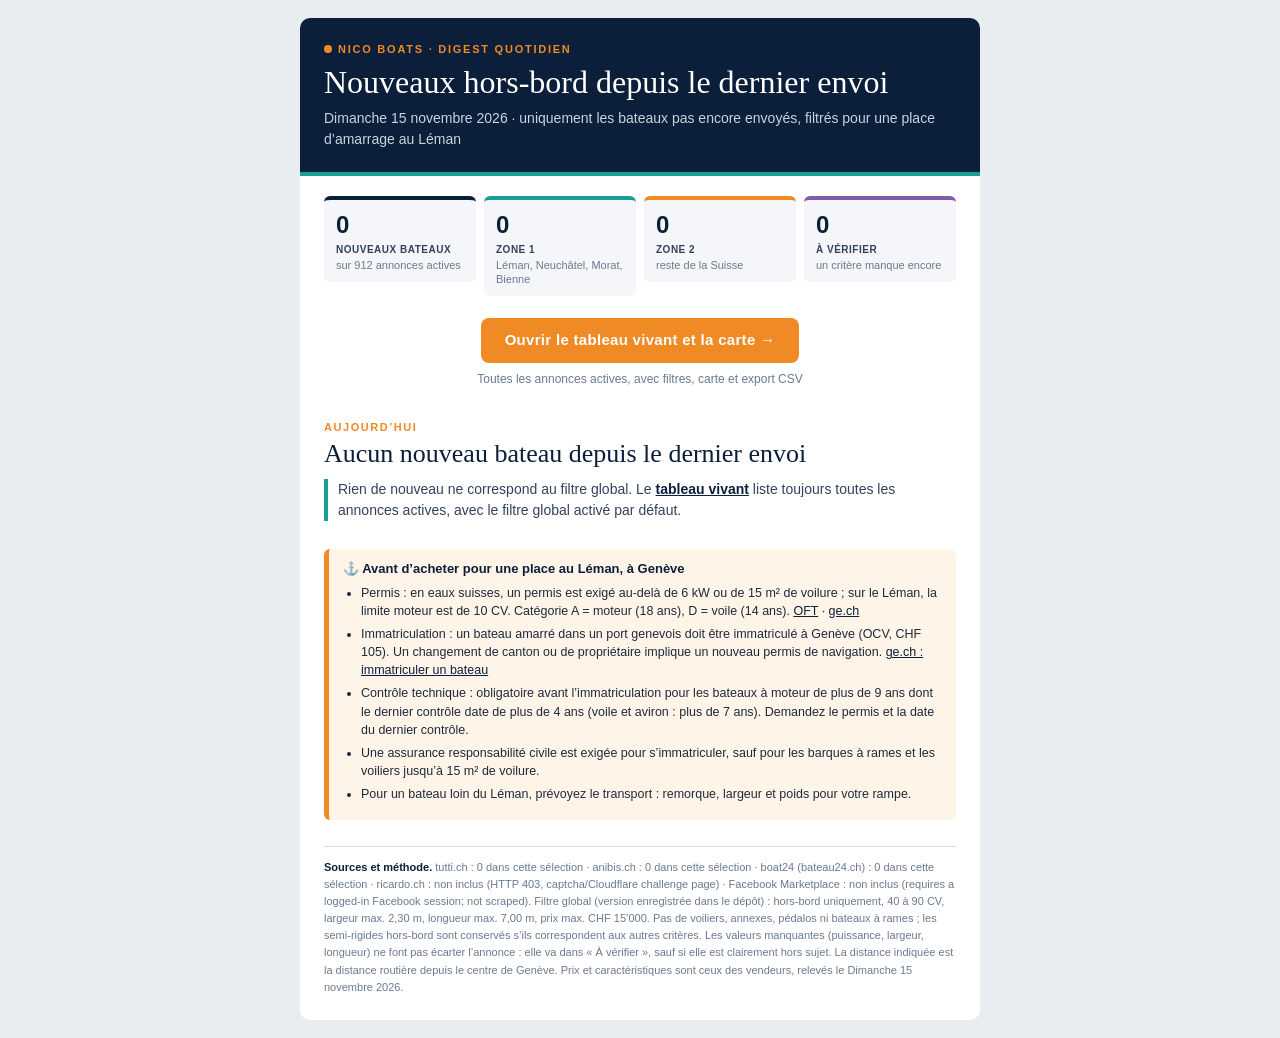
==== commit e2544b53: "Add filtre global, French digest and site, and initial selection Save the hors-bord / 40-90 CV / siz" ====
--- a/digest/2026-11-15.html
+++ b/digest/2026-11-15.html
@@ -1,17 +1 @@
-<!DOCTYPE html><html lang="en"><head><meta charset="utf-8"><meta name="viewport" content="width=device-width,initial-scale=1"><meta name="x-apple-disable-message-reformatting">
-<meta name="color-scheme" content="light"><meta name="supported-color-schemes" content="light"><title>Nico Boats · 15 Nov 2026</title>
-<style>body{margin:0;padding:0;background:#E9EDF2;} a{color:#0B1F3A;} img{border:0;}
-@media only screen and (max-width:620px){ .wrap{width:100%!important;} .kpi{display:inline-block!important;width:50%!important;box-sizing:border-box;padding:4px!important;}
-.stack{display:block!important;width:100%!important;box-sizing:border-box;} .pad{padding-left:14px!important;padding-right:14px!important;} .hide-m{display:none!important;} }</style></head>
-<body style="margin:0;padding:0;background:#E9EDF2;">
-<div style="display:none;max-height:0;overflow:hidden;">912 boats under CHF 30'000 across Switzerland · 489 under 10k · 120 within 80 km of Geneva</div>
-<table role="presentation" width="100%" cellpadding="0" cellspacing="0" style="background:#E9EDF2;"><tr><td align="center" style="padding:18px 8px;">
-<table role="presentation" class="wrap" width="680" cellpadding="0" cellspacing="0" style="width:680px;max-width:680px;background:#FFFFFF;border-radius:10px;overflow:hidden;"><tr><td style="background:#0B1F3A;padding:26px 24px 22px 24px;" class="pad">
-<div style="font:900 11px/1 Helvetica,Arial,sans-serif;letter-spacing:.16em;color:#F08A24;text-transform:uppercase;"><span style="display:inline-block;width:8px;height:8px;border-radius:50%;background:#F08A24;margin-right:6px;"></span>Nico Boats · Daily digest</div>
-<div style="font:400 32px/1.1 Georgia,'Times New Roman',serif;color:#FFFFFF;margin-top:10px;">Affordable used boats across Switzerland</div>
-<div style="font:400 14px/1.5 Helvetica,Arial,sans-serif;color:#C8D3E0;margin-top:8px;">Sunday 15 November 2026 · First edition: every boat currently listed · sorted for a Léman mooring in Geneva</div></td></tr>
-<tr><td style="background:#1A9E9A;height:4px;font-size:0;line-height:0;">&nbsp;</td></tr><tr><td style="padding:20px 20px 4px 20px;" class="pad"><table role="presentation" width="100%" cellpadding="0" cellspacing="0"><tr><td class="kpi" width="25%" valign="top" style="padding:0 4px;"><table role="presentation" width="100%" cellpadding="0" cellspacing="0" style="background:#F4F6F9;border-top:4px solid #0B1F3A;border-radius:6px;"><tr><td style="padding:12px 12px 10px 12px;"><div style="font:900 24px/1.1 Helvetica,Arial,sans-serif;color:#0B1F3A;">912</div><div style="font:700 10px/1.3 Helvetica,Arial,sans-serif;color:#33415C;text-transform:uppercase;letter-spacing:.05em;margin-top:4px;">Boats listed</div><div style="font:400 11px/1.3 Helvetica,Arial,sans-serif;color:#6B7A8F;margin-top:2px;">of 912 active in the store</div></td></tr></table></td><td class="kpi" width="25%" valign="top" style="padding:0 4px;"><table role="presentation" width="100%" cellpadding="0" cellspacing="0" style="background:#F4F6F9;border-top:4px solid #2E9E5B;border-radius:6px;"><tr><td style="padding:12px 12px 10px 12px;"><div style="font:900 24px/1.1 Helvetica,Arial,sans-serif;color:#0B1F3A;">489</div><div style="font:700 10px/1.3 Helvetica,Arial,sans-serif;color:#33415C;text-transform:uppercase;letter-spacing:.05em;margin-top:4px;">Under CHF 10k</div><div style="font:400 11px/1.3 Helvetica,Arial,sans-serif;color:#6B7A8F;margin-top:2px;">highlighted green below</div></td></tr></table></td><td class="kpi" width="25%" valign="top" style="padding:0 4px;"><table role="presentation" width="100%" cellpadding="0" cellspacing="0" style="background:#F4F6F9;border-top:4px solid #1A9E9A;border-radius:6px;"><tr><td style="padding:12px 12px 10px 12px;"><div style="font:900 24px/1.1 Helvetica,Arial,sans-serif;color:#0B1F3A;">120</div><div style="font:700 10px/1.3 Helvetica,Arial,sans-serif;color:#33415C;text-transform:uppercase;letter-spacing:.05em;margin-top:4px;">Within 80 km</div><div style="font:400 11px/1.3 Helvetica,Arial,sans-serif;color:#6B7A8F;margin-top:2px;">road distance from Geneva</div></td></tr></table></td><td class="kpi" width="25%" valign="top" style="padding:0 4px;"><table role="presentation" width="100%" cellpadding="0" cellspacing="0" style="background:#F4F6F9;border-top:4px solid #F08A24;border-radius:6px;"><tr><td style="padding:12px 12px 10px 12px;"><div style="font:900 24px/1.1 Helvetica,Arial,sans-serif;color:#0B1F3A;">CHF 9'500</div><div style="font:700 10px/1.3 Helvetica,Arial,sans-serif;color:#33415C;text-transform:uppercase;letter-spacing:.05em;margin-top:4px;">Median price</div><div style="font:400 11px/1.3 Helvetica,Arial,sans-serif;color:#6B7A8F;margin-top:2px;">all categories, cap 30k</div></td></tr></table></td></tr></table></td></tr><tr><td align="center" style="padding:18px 24px 6px 24px;" class="pad"><a href="https://gael7777.github.io/nico-boats/" style="display:inline-block;background:#F08A24;color:#FFFFFF;font:900 15px/1.1 Helvetica,Arial,sans-serif;padding:14px 24px;border-radius:8px;text-decoration:none;letter-spacing:.02em;">Open the full live table &amp; map →</a><div style="font:400 12px/1.45 Helvetica,Arial,sans-serif;color:#6B7A8F;margin-top:8px;">Every active boat, with filters, a map and CSV export</div></td></tr><tr><td style="padding:28px 24px 6px 24px;"><div style="font:900 11px/1 Helvetica,Arial,sans-serif;letter-spacing:.14em;color:#F08A24;text-transform:uppercase;">Summary</div><div style="font:400 26px/1.15 Georgia,'Times New Roman',serif;color:#0B1F3A;margin-top:6px;">What is on the market today</div></td></tr><tr><td style="padding:6px 24px 0 24px;" class="pad"><table role="presentation" width="100%" cellpadding="0" cellspacing="0"><tr><td class="stack" width="50%" valign="top" style="padding-right:12px;"><div style="font:900 12px/1.3 Helvetica,Arial,sans-serif;color:#0B1F3A;margin-bottom:8px;">Boats by category</div><table role="presentation" width="100%" cellpadding="0" cellspacing="0"><tr><td width="38%" style="font:400 12px/1.3 Helvetica,Arial,sans-serif;color:#1E2A3B;padding:3px 8px 3px 0;white-space:nowrap;">⛵ Sailboats</td><td style="padding:3px 0;"><table role="presentation" width="100%" cellpadding="0" cellspacing="0"><tr><td width="42%" style="background:#1A9E9A;height:14px;border-radius:2px;font-size:0;line-height:0;">&nbsp;</td><td style="font:700 12px/1 Helvetica,Arial,sans-serif;color:#0B1F3A;padding-left:6px;white-space:nowrap;">182</td></tr></table></td></tr><tr><td width="38%" style="font:400 12px/1.3 Helvetica,Arial,sans-serif;color:#1E2A3B;padding:3px 8px 3px 0;white-space:nowrap;">🚤 Open boats & day-cruisers</td><td style="padding:3px 0;"><table role="presentation" width="100%" cellpadding="0" cellspacing="0"><tr><td width="100%" style="background:#F08A24;height:14px;border-radius:2px;font-size:0;line-height:0;">&nbsp;</td><td style="font:700 12px/1 Helvetica,Arial,sans-serif;color:#0B1F3A;padding-left:6px;white-space:nowrap;">425</td></tr></table></td></tr><tr><td width="38%" style="font:400 12px/1.3 Helvetica,Arial,sans-serif;color:#1E2A3B;padding:3px 8px 3px 0;white-space:nowrap;">🛥️ Motorboats (cabin)</td><td style="padding:3px 0;"><table role="presentation" width="100%" cellpadding="0" cellspacing="0"><tr><td width="33%" style="background:#0B1F3A;height:14px;border-radius:2px;font-size:0;line-height:0;">&nbsp;</td><td style="font:700 12px/1 Helvetica,Arial,sans-serif;color:#0B1F3A;padding-left:6px;white-space:nowrap;">144</td></tr></table></td></tr><tr><td width="38%" style="font:400 12px/1.3 Helvetica,Arial,sans-serif;color:#1E2A3B;padding:3px 8px 3px 0;white-space:nowrap;">🛟 Inflatables & RIBs</td><td style="padding:3px 0;"><table role="presentation" width="100%" cellpadding="0" cellspacing="0"><tr><td width="18%" style="background:#7B5EA7;height:14px;border-radius:2px;font-size:0;line-height:0;">&nbsp;</td><td style="font:700 12px/1 Helvetica,Arial,sans-serif;color:#0B1F3A;padding-left:6px;white-space:nowrap;">77</td></tr></table></td></tr><tr><td width="38%" style="font:400 12px/1.3 Helvetica,Arial,sans-serif;color:#1E2A3B;padding:3px 8px 3px 0;white-space:nowrap;">🛶 Dinghies, rowing & small boats</td><td style="padding:3px 0;"><table role="presentation" width="100%" cellpadding="0" cellspacing="0"><tr><td width="17%" style="background:#2E9E5B;height:14px;border-radius:2px;font-size:0;line-height:0;">&nbsp;</td><td style="font:700 12px/1 Helvetica,Arial,sans-serif;color:#0B1F3A;padding-left:6px;white-space:nowrap;">75</td></tr></table></td></tr><tr><td width="38%" style="font:400 12px/1.3 Helvetica,Arial,sans-serif;color:#1E2A3B;padding:3px 8px 3px 0;white-space:nowrap;">⚓ Other</td><td style="padding:3px 0;"><table role="presentation" width="100%" cellpadding="0" cellspacing="0"><tr><td width="2%" style="background:#9AA5B1;height:14px;border-radius:2px;font-size:0;line-height:0;">&nbsp;</td><td style="font:700 12px/1 Helvetica,Arial,sans-serif;color:#0B1F3A;padding-left:6px;white-space:nowrap;">9</td></tr></table></td></tr></table></td><td class="stack" width="50%" valign="top" style="padding-left:12px;"><div style="font:900 12px/1.3 Helvetica,Arial,sans-serif;color:#0B1F3A;margin-bottom:8px;">Price distribution (CHF)</div><table role="presentation" width="100%" cellpadding="0" cellspacing="0"><tr><td align="center" valign="bottom" style="padding:0 6px;height:108px;"><div style="font:700 12px/1 Helvetica,Arial,sans-serif;color:#0B1F3A;padding-bottom:4px;">150</div><div style="background:#F08A24;height:60px;line-height:60px;font-size:0;border-radius:3px 3px 0 0;">&nbsp;</div></td><td align="center" valign="bottom" style="padding:0 6px;height:108px;"><div style="font:700 12px/1 Helvetica,Arial,sans-serif;color:#0B1F3A;padding-bottom:4px;">162</div><div style="background:#F08A24;height:65px;line-height:65px;font-size:0;border-radius:3px 3px 0 0;">&nbsp;</div></td><td align="center" valign="bottom" style="padding:0 6px;height:108px;"><div style="font:700 12px/1 Helvetica,Arial,sans-serif;color:#0B1F3A;padding-bottom:4px;">177</div><div style="background:#F08A24;height:71px;line-height:71px;font-size:0;border-radius:3px 3px 0 0;">&nbsp;</div></td><td align="center" valign="bottom" style="padding:0 6px;height:108px;"><div style="font:700 12px/1 Helvetica,Arial,sans-serif;color:#0B1F3A;padding-bottom:4px;">223</div><div style="background:#1A9E9A;height:90px;line-height:90px;font-size:0;border-radius:3px 3px 0 0;">&nbsp;</div></td><td align="center" valign="bottom" style="padding:0 6px;height:108px;"><div style="font:700 12px/1 Helvetica,Arial,sans-serif;color:#0B1F3A;padding-bottom:4px;">200</div><div style="background:#1A9E9A;height:80px;line-height:80px;font-size:0;border-radius:3px 3px 0 0;">&nbsp;</div></td></tr><tr><td align="center" style="font:400 11px/1.2 Helvetica,Arial,sans-serif;color:#6B7A8F;padding:5px 2px 0 2px;border-top:1px solid #C9D2DC;">Free – 2k</td><td align="center" style="font:400 11px/1.2 Helvetica,Arial,sans-serif;color:#6B7A8F;padding:5px 2px 0 2px;border-top:1px solid #C9D2DC;">2k – 5k</td><td align="center" style="font:400 11px/1.2 Helvetica,Arial,sans-serif;color:#6B7A8F;padding:5px 2px 0 2px;border-top:1px solid #C9D2DC;">5k – 10k</td><td align="center" style="font:400 11px/1.2 Helvetica,Arial,sans-serif;color:#6B7A8F;padding:5px 2px 0 2px;border-top:1px solid #C9D2DC;">10k – 20k</td><td align="center" style="font:400 11px/1.2 Helvetica,Arial,sans-serif;color:#6B7A8F;padding:5px 2px 0 2px;border-top:1px solid #C9D2DC;">20k – 30k</td></tr></table></td></tr></table><div style="background:#EEF7F6;border-radius:6px;padding:8px 12px;font:400 12.5px/1.45 Helvetica,Arial,sans-serif;color:#12403E;margin-top:14px;"><b style="color:#1A9E9A;">Takeaway</b> 489 of 912 boats ask under CHF 10k; 347 of those are sail, open or cabin boats that suit a mooring.</div></td></tr><tr><td style="padding:22px 24px 0 24px;" class="pad"><table role="presentation" width="100%" cellpadding="0" cellspacing="0" style="background:#FEF4E8;border-left:5px solid #F08A24;border-radius:6px;"><tr><td style="padding:12px 14px;"><div style="font:900 13px/1.3 Helvetica,Arial,sans-serif;color:#0B1F3A;margin-bottom:6px;">⚓ Before you buy for a Léman mooring in Geneva</div><ul style="margin:0;padding-left:18px;font:400 12.5px/1.45 Helvetica,Arial,sans-serif;color:#1E2A3B;"><li style="margin:0 0 5px 0;">Boat licence: on Swiss waters a licence is needed above 6 kW engine power or 15 m² of sail; on Lake Geneva the motor limit is 10 CV. Category A = motor (18+), D = sail (14+). <a href="https://www.bav.admin.ch/fr/navigation-de-plaisance">OFT</a> · <a href="https://www.ge.ch/obtenir-permis-conduire-bateaux">ge.ch</a></li><li style="margin:0 0 5px 0;">Plates: a boat moored in a Geneva port must be registered in Geneva (OCV, CHF 105). Moving a boat from another canton or changing owner means a new navigation permit. <a href="https://www.ge.ch/immatriculer-bateau">ge.ch: immatriculer un bateau</a></li><li style="margin:0 0 5px 0;">Inspection: required before registration for motorboats over 9 years old last checked more than 4 years ago (sail and rowing boats: more than 7 years). Ask the seller for the permit and the last inspection date.</li><li style="margin:0 0 5px 0;">Liability insurance is required to register, except rowing boats and sailboats up to 15 m² of sail.</li><li style="margin:0 0 5px 0;">Boats far from the Léman need road transport: check for a trailer, and the beam and weight for your slip.</li></ul></td></tr></table></td></tr><tr><td style="padding:28px 24px 6px 24px;"><div style="font:900 11px/1 Helvetica,Arial,sans-serif;letter-spacing:.14em;color:#F08A24;text-transform:uppercase;">Top picks</div><div style="font:400 26px/1.15 Georgia,'Times New Roman',serif;color:#0B1F3A;margin-top:6px;">Best matches per category for a Geneva mooring</div><div style="font:400 14px/1.5 Helvetica,Arial,sans-serif;color:#33415C;border-left:4px solid #1A9E9A;padding-left:10px;margin-top:10px;">This edition has 912 new boats, so the email shows the 8 best matches in each category (ranked by asking price and road distance from Geneva; three as cards, the rest as a short list). <a href="https://gael7777.github.io/nico-boats/" style="color:#0B1F3A;font-weight:700;">The live table</a> has every boat, with filters, a map and CSV export. Jump to: <a href="#cat-sail" style="color:#0B1F3A;">Sailboats (182)</a> · <a href="#cat-open" style="color:#0B1F3A;">Open boats & day-cruisers (425)</a> · <a href="#cat-motor" style="color:#0B1F3A;">Motorboats (cabin) (144)</a> · <a href="#cat-inflatable" style="color:#0B1F3A;">Inflatables & RIBs (77)</a> · <a href="#cat-small" style="color:#0B1F3A;">Dinghies, rowing & small boats (75)</a> · <a href="#cat-other" style="color:#0B1F3A;">Other (9)</a></div></td></tr><tr><td style="padding:18px 24px 0 24px;" class="pad"><a name="cat-sail" id="cat-sail"></a><table role="presentation" width="100%" cellpadding="0" cellspacing="0"><tr><td style="border-bottom:3px solid #1A9E9A;padding-bottom:6px;font:400 20px/1.2 Georgia,'Times New Roman',serif;color:#0B1F3A;">⛵ Sailboats</td><td align="right" style="border-bottom:3px solid #1A9E9A;padding-bottom:6px;font:700 12px/1 Helvetica,Arial,sans-serif;color:#6B7A8F;white-space:nowrap;">182 boats · top 8 · from Free</td></tr></table><table role="presentation" width="100%" cellpadding="0" cellspacing="0" style="border-bottom:1px solid #E6EAEF;"><tr><td width="96" valign="top" style="padding:10px 12px 10px 0;"><a href="https://www.anibis.ch/fr/vi/1073954414"><img src="https://c.anibis.ch/thumbnail/0595284840.jpg" width="84" height="63" alt="" style="display:block;width:84px;height:63px;object-fit:cover;border-radius:5px;border:0;background:#E6EAEF;"></a></td><td valign="top" style="padding:10px 0;"><a href="https://www.anibis.ch/fr/vi/1073954414" style="font:700 14px/1.3 Helvetica,Arial,sans-serif;color:#0B1F3A;text-decoration:none;">Voilier X-99 course croisière</a><div style="font:400 12px/1.45 Helvetica,Arial,sans-serif;color:#6B7A8F;margin-top:3px;">📍 Meyrin (GE) · <b style="color:#1E2A3B;">8 km</b> from Geneva</div><div style="font:400 12px/1.45 Helvetica,Arial,sans-serif;color:#33415C;margin-top:1px;">15 CV · 1987 · outboard</div><div style="margin-top:5px;"><span style="display:inline-block;background:#2E9E5B;color:#FFFFFF;font:700 10px/1 Helvetica,Arial,sans-serif;letter-spacing:.06em;text-transform:uppercase;padding:4px 6px;border-radius:3px;">&lt; 10k</span> <span style="display:inline-block;background:#1A9E9A;color:#FFFFFF;font:700 10px/1 Helvetica,Arial,sans-serif;letter-spacing:.06em;text-transform:uppercase;padding:4px 6px;border-radius:3px;">near GE</span> <span style="font:400 11px/1 Helvetica,Arial,sans-serif;color:#9AA5B1;">anibis.ch</span></div></td><td width="96" valign="top" align="right" style="padding:10px 0 10px 8px;"><div style="font:900 15px/1.2 Helvetica,Arial,sans-serif;color:#2E9E5B;white-space:nowrap;">Free</div><a href="https://www.anibis.ch/fr/vi/1073954414" style="display:inline-block;margin-top:8px;font:700 11px/1 Helvetica,Arial,sans-serif;color:#FFFFFF;background:#0B1F3A;padding:6px 9px;border-radius:4px;text-decoration:none;">View ad →</a></td></tr></table><table role="presentation" width="100%" cellpadding="0" cellspacing="0" style="border-bottom:1px solid #E6EAEF;"><tr><td width="96" valign="top" style="padding:10px 12px 10px 0;"><a href="https://www.tutti.ch/fr/vi/84166082"><img src="https://c.tutti.ch/thumbnail/3077427163.jpg" width="84" height="63" alt="" style="display:block;width:84px;height:63px;object-fit:cover;border-radius:5px;border:0;background:#E6EAEF;"></a></td><td valign="top" style="padding:10px 0;"><a href="https://www.tutti.ch/fr/vi/84166082" style="font:700 14px/1.3 Helvetica,Arial,sans-serif;color:#0B1F3A;text-decoration:none;">Voilier Bénéteau FIRST 27 - GRATUIT</a><div style="font:400 12px/1.45 Helvetica,Arial,sans-serif;color:#6B7A8F;margin-top:3px;">📍 Neuchâtel (NE) · <b style="color:#1E2A3B;">126 km</b> from Geneva</div><div style="font:400 12px/1.45 Helvetica,Arial,sans-serif;color:#33415C;margin-top:1px;">7.99 m · 8 CV · 1984</div><div style="margin-top:5px;"><span style="display:inline-block;background:#2E9E5B;color:#FFFFFF;font:700 10px/1 Helvetica,Arial,sans-serif;letter-spacing:.06em;text-transform:uppercase;padding:4px 6px;border-radius:3px;">&lt; 10k</span> <span style="display:inline-block;background:#E8EEF5;color:#0B1F3A;font:700 10px/1 Helvetica,Arial,sans-serif;letter-spacing:.06em;text-transform:uppercase;padding:4px 6px;border-radius:3px;">no licence</span> <span style="font:400 11px/1 Helvetica,Arial,sans-serif;color:#9AA5B1;">tutti.ch</span></div></td><td width="96" valign="top" align="right" style="padding:10px 0 10px 8px;"><div style="font:900 15px/1.2 Helvetica,Arial,sans-serif;color:#2E9E5B;white-space:nowrap;">Free</div><a href="https://www.tutti.ch/fr/vi/84166082" style="display:inline-block;margin-top:8px;font:700 11px/1 Helvetica,Arial,sans-serif;color:#FFFFFF;background:#0B1F3A;padding:6px 9px;border-radius:4px;text-decoration:none;">View ad →</a></td></tr></table><table role="presentation" width="100%" cellpadding="0" cellspacing="0" style="border-bottom:1px solid #E6EAEF;"><tr><td width="96" valign="top" style="padding:10px 12px 10px 0;"><a href="https://www.tutti.ch/fr/vi/78617512"><img src="https://c.tutti.ch/thumbnail/8812168436.jpg" width="84" height="63" alt="" style="display:block;width:84px;height:63px;object-fit:cover;border-radius:5px;border:0;background:#E6EAEF;"></a></td><td valign="top" style="padding:10px 0;"><a href="https://www.tutti.ch/fr/vi/78617512" style="font:700 14px/1.3 Helvetica,Arial,sans-serif;color:#0B1F3A;text-decoration:none;">Voilier Oppikofer/Pirat</a><div style="font:400 12px/1.45 Helvetica,Arial,sans-serif;color:#6B7A8F;margin-top:3px;">📍 Gampelen (BE) · <b style="color:#1E2A3B;">141 km</b> from Geneva</div><div style="font:400 12px/1.45 Helvetica,Arial,sans-serif;color:#33415C;margin-top:1px;">5 m · 1976</div><div style="margin-top:5px;"><span style="display:inline-block;background:#2E9E5B;color:#FFFFFF;font:700 10px/1 Helvetica,Arial,sans-serif;letter-spacing:.06em;text-transform:uppercase;padding:4px 6px;border-radius:3px;">&lt; 10k</span> <span style="font:400 11px/1 Helvetica,Arial,sans-serif;color:#9AA5B1;">tutti.ch</span></div></td><td width="96" valign="top" align="right" style="padding:10px 0 10px 8px;"><div style="font:900 15px/1.2 Helvetica,Arial,sans-serif;color:#2E9E5B;white-space:nowrap;">Free</div><a href="https://www.tutti.ch/fr/vi/78617512" style="display:inline-block;margin-top:8px;font:700 11px/1 Helvetica,Arial,sans-serif;color:#FFFFFF;background:#0B1F3A;padding:6px 9px;border-radius:4px;text-decoration:none;">View ad →</a></td></tr></table><div style="font:700 11px/1 Helvetica,Arial,sans-serif;color:#6B7A8F;text-transform:uppercase;letter-spacing:.06em;padding:12px 0 2px;">also in the top 8</div><table role="presentation" width="100%" cellpadding="0" cellspacing="0"><tr><td style="padding:5px 0;border-bottom:1px solid #E6EAEF;font:400 12.5px/1.35 Helvetica,Arial,sans-serif;"><a href="https://www.tutti.ch/fr/vi/83507925" style="color:#0B1F3A;font-weight:700;text-decoration:none;">Voilier Monarch</a><br><span style="color:#6B7A8F;font-size:11.5px;">Balsthal (SO) · 210 km</span></td><td align="right" valign="top" style="padding:5px 0 5px 8px;border-bottom:1px solid #E6EAEF;font:900 12.5px/1.35 Helvetica,Arial,sans-serif;color:#2E9E5B;white-space:nowrap;">Free</td></tr><tr><td style="padding:5px 0;border-bottom:1px solid #E6EAEF;font:400 12.5px/1.35 Helvetica,Arial,sans-serif;"><a href="https://www.tutti.ch/fr/vi/81806317" style="color:#0B1F3A;font-weight:700;text-decoration:none;">Voilier à donner</a><br><span style="color:#6B7A8F;font-size:11.5px;">Beromünster (LU) · 256 km · 1980</span></td><td align="right" valign="top" style="padding:5px 0 5px 8px;border-bottom:1px solid #E6EAEF;font:900 12.5px/1.35 Helvetica,Arial,sans-serif;color:#2E9E5B;white-space:nowrap;">Free</td></tr><tr><td style="padding:5px 0;border-bottom:1px solid #E6EAEF;font:400 12.5px/1.35 Helvetica,Arial,sans-serif;"><a href="https://www.tutti.ch/fr/vi/83967995" style="color:#0B1F3A;font-weight:700;text-decoration:none;">Bateau à voile (sans voiles et sans bôme) à donner GRATUITEMENT</a><br><span style="color:#6B7A8F;font-size:11.5px;">Wangen SZ (SZ) · 322 km · 8 CV · 1974 · outboard</span></td><td align="right" valign="top" style="padding:5px 0 5px 8px;border-bottom:1px solid #E6EAEF;font:900 12.5px/1.35 Helvetica,Arial,sans-serif;color:#2E9E5B;white-space:nowrap;">Free</td></tr><tr><td style="padding:5px 0;border-bottom:1px solid #E6EAEF;font:400 12.5px/1.35 Helvetica,Arial,sans-serif;"><a href="https://www.tutti.ch/fr/vi/84047203" style="color:#0B1F3A;font-weight:700;text-decoration:none;">Bateau à voile à donner à Kreuzlingen au lac de Constance</a><br><span style="color:#6B7A8F;font-size:11.5px;">Kreuzlingen (TG) · 343 km · 1978 · trailer</span></td><td align="right" valign="top" style="padding:5px 0 5px 8px;border-bottom:1px solid #E6EAEF;font:900 12.5px/1.35 Helvetica,Arial,sans-serif;color:#2E9E5B;white-space:nowrap;">Free</td></tr><tr><td style="padding:5px 0;border-bottom:1px solid #E6EAEF;font:400 12.5px/1.35 Helvetica,Arial,sans-serif;"><a href="https://www.tutti.ch/fr/vi/75815735" style="color:#0B1F3A;font-weight:700;text-decoration:none;">Bateau, voilier, longueur 5,50 m</a><br><span style="color:#6B7A8F;font-size:11.5px;">Léchelles (FR) · 119 km · 5.5 m · trailer</span></td><td align="right" valign="top" style="padding:5px 0 5px 8px;border-bottom:1px solid #E6EAEF;font:900 12.5px/1.35 Helvetica,Arial,sans-serif;color:#2E9E5B;white-space:nowrap;">CHF 150</td></tr></table><div style="padding:10px 0 0;font:700 12px/1.3 Helvetica,Arial,sans-serif;"><a href="https://gael7777.github.io/nico-boats/#v=cats" style="color:#F08A24;">+ 174 more sailboats in the live table →</a></div></td></tr><tr><td style="padding:18px 24px 0 24px;" class="pad"><a name="cat-open" id="cat-open"></a><table role="presentation" width="100%" cellpadding="0" cellspacing="0"><tr><td style="border-bottom:3px solid #F08A24;padding-bottom:6px;font:400 20px/1.2 Georgia,'Times New Roman',serif;color:#0B1F3A;">🚤 Open boats & day-cruisers</td><td align="right" style="border-bottom:3px solid #F08A24;padding-bottom:6px;font:700 12px/1 Helvetica,Arial,sans-serif;color:#6B7A8F;white-space:nowrap;">425 boats · top 8 · from Free</td></tr></table><table role="presentation" width="100%" cellpadding="0" cellspacing="0" style="border-bottom:1px solid #E6EAEF;"><tr><td width="96" valign="top" style="padding:10px 12px 10px 0;"><a href="https://www.anibis.ch/fr/vi/1074160319"><img src="https://c.anibis.ch/thumbnail/3713932052.jpg" width="84" height="63" alt="" style="display:block;width:84px;height:63px;object-fit:cover;border-radius:5px;border:0;background:#E6EAEF;"></a></td><td valign="top" style="padding:10px 0;"><a href="https://www.anibis.ch/fr/vi/1074160319" style="font:700 14px/1.3 Helvetica,Arial,sans-serif;color:#0B1F3A;text-decoration:none;">Bateau Correct Craft - A donner-a venir chercher aux Paquis</a><div style="font:400 12px/1.45 Helvetica,Arial,sans-serif;color:#6B7A8F;margin-top:3px;">📍 Genève (GE) · <b style="color:#1E2A3B;">5 km</b> from Geneva</div><div style="font:400 12px/1.45 Helvetica,Arial,sans-serif;color:#33415C;margin-top:1px;">1992 · trailer</div><div style="margin-top:5px;"><span style="display:inline-block;background:#2E9E5B;color:#FFFFFF;font:700 10px/1 Helvetica,Arial,sans-serif;letter-spacing:.06em;text-transform:uppercase;padding:4px 6px;border-radius:3px;">&lt; 10k</span> <span style="display:inline-block;background:#1A9E9A;color:#FFFFFF;font:700 10px/1 Helvetica,Arial,sans-serif;letter-spacing:.06em;text-transform:uppercase;padding:4px 6px;border-radius:3px;">near GE</span> <span style="font:400 11px/1 Helvetica,Arial,sans-serif;color:#9AA5B1;">anibis.ch</span></div></td><td width="96" valign="top" align="right" style="padding:10px 0 10px 8px;"><div style="font:900 15px/1.2 Helvetica,Arial,sans-serif;color:#2E9E5B;white-space:nowrap;">Free</div><a href="https://www.anibis.ch/fr/vi/1074160319" style="display:inline-block;margin-top:8px;font:700 11px/1 Helvetica,Arial,sans-serif;color:#FFFFFF;background:#0B1F3A;padding:6px 9px;border-radius:4px;text-decoration:none;">View ad →</a></td></tr></table><table role="presentation" width="100%" cellpadding="0" cellspacing="0" style="border-bottom:1px solid #E6EAEF;"><tr><td width="96" valign="top" style="padding:10px 12px 10px 0;"><a href="https://www.anibis.ch/fr/vi/1073946225"><img src="https://c.anibis.ch/thumbnail/7481264425.jpg" width="84" height="63" alt="" style="display:block;width:84px;height:63px;object-fit:cover;border-radius:5px;border:0;background:#E6EAEF;"></a></td><td valign="top" style="padding:10px 0;"><a href="https://www.anibis.ch/fr/vi/1073946225" style="font:700 14px/1.3 Helvetica,Arial,sans-serif;color:#0B1F3A;text-decoration:none;">A donner pour bricoleur deux bateaux,voir photos</a><div style="font:400 12px/1.45 Helvetica,Arial,sans-serif;color:#6B7A8F;margin-top:3px;">📍 Remaufens (FR) · <b style="color:#1E2A3B;">98 km</b> from Geneva</div><div style="font:400 12px/1.45 Helvetica,Arial,sans-serif;color:#33415C;margin-top:1px;">trailer</div><div style="margin-top:5px;"><span style="display:inline-block;background:#2E9E5B;color:#FFFFFF;font:700 10px/1 Helvetica,Arial,sans-serif;letter-spacing:.06em;text-transform:uppercase;padding:4px 6px;border-radius:3px;">&lt; 10k</span> <span style="font:400 11px/1 Helvetica,Arial,sans-serif;color:#9AA5B1;">anibis.ch</span></div></td><td width="96" valign="top" align="right" style="padding:10px 0 10px 8px;"><div style="font:900 15px/1.2 Helvetica,Arial,sans-serif;color:#2E9E5B;white-space:nowrap;">Free</div><a href="https://www.anibis.ch/fr/vi/1073946225" style="display:inline-block;margin-top:8px;font:700 11px/1 Helvetica,Arial,sans-serif;color:#FFFFFF;background:#0B1F3A;padding:6px 9px;border-radius:4px;text-decoration:none;">View ad →</a></td></tr></table><table role="presentation" width="100%" cellpadding="0" cellspacing="0" style="border-bottom:1px solid #E6EAEF;"><tr><td width="96" valign="top" style="padding:10px 12px 10px 0;"><a href="https://www.tutti.ch/fr/vi/82332682"><img src="https://c.tutti.ch/thumbnail/1048602364.jpg" width="84" height="63" alt="" style="display:block;width:84px;height:63px;object-fit:cover;border-radius:5px;border:0;background:#E6EAEF;"></a></td><td valign="top" style="padding:10px 0;"><a href="https://www.tutti.ch/fr/vi/82332682" style="font:700 14px/1.3 Helvetica,Arial,sans-serif;color:#0B1F3A;text-decoration:none;">Bateau de pêche sans permis</a><div style="font:400 12px/1.45 Helvetica,Arial,sans-serif;color:#6B7A8F;margin-top:3px;">📍 Leuzigen (BE) · <b style="color:#1E2A3B;">178 km</b> from Geneva</div><div style="margin-top:5px;"><span style="display:inline-block;background:#2E9E5B;color:#FFFFFF;font:700 10px/1 Helvetica,Arial,sans-serif;letter-spacing:.06em;text-transform:uppercase;padding:4px 6px;border-radius:3px;">&lt; 10k</span> <span style="font:400 11px/1 Helvetica,Arial,sans-serif;color:#9AA5B1;">tutti.ch</span></div></td><td width="96" valign="top" align="right" style="padding:10px 0 10px 8px;"><div style="font:900 15px/1.2 Helvetica,Arial,sans-serif;color:#2E9E5B;white-space:nowrap;">CHF 200</div><a href="https://www.tutti.ch/fr/vi/82332682" style="display:inline-block;margin-top:8px;font:700 11px/1 Helvetica,Arial,sans-serif;color:#FFFFFF;background:#0B1F3A;padding:6px 9px;border-radius:4px;text-decoration:none;">View ad →</a></td></tr></table><div style="font:700 11px/1 Helvetica,Arial,sans-serif;color:#6B7A8F;text-transform:uppercase;letter-spacing:.06em;padding:12px 0 2px;">also in the top 8</div><table role="presentation" width="100%" cellpadding="0" cellspacing="0"><tr><td style="padding:5px 0;border-bottom:1px solid #E6EAEF;font:400 12.5px/1.35 Helvetica,Arial,sans-serif;"><a href="https://www.tutti.ch/fr/vi/82568846" style="color:#0B1F3A;font-weight:700;text-decoration:none;">Bateau à moteur avec voile</a><br><span style="color:#6B7A8F;font-size:11.5px;">Wauwil (LU) · 238 km · 5 m</span></td><td align="right" valign="top" style="padding:5px 0 5px 8px;border-bottom:1px solid #E6EAEF;font:900 12.5px/1.35 Helvetica,Arial,sans-serif;color:#2E9E5B;white-space:nowrap;">CHF 400</td></tr><tr><td style="padding:5px 0;border-bottom:1px solid #E6EAEF;font:400 12.5px/1.35 Helvetica,Arial,sans-serif;"><a href="https://www.anibis.ch/fr/vi/1073915552" style="color:#0B1F3A;font-weight:700;text-decoration:none;">Bateau sans permis</a><br><span style="color:#6B7A8F;font-size:11.5px;">Bouveret (VS) · 106 km</span></td><td align="right" valign="top" style="padding:5px 0 5px 8px;border-bottom:1px solid #E6EAEF;font:900 12.5px/1.35 Helvetica,Arial,sans-serif;color:#2E9E5B;white-space:nowrap;">CHF 990</td></tr><tr><td style="padding:5px 0;border-bottom:1px solid #E6EAEF;font:400 12.5px/1.35 Helvetica,Arial,sans-serif;"><a href="https://www.anibis.ch/fr/vi/1074025211" style="color:#0B1F3A;font-weight:700;text-decoration:none;">Bateau de pêche Schaller d&#x27;occasion</a><br><span style="color:#6B7A8F;font-size:11.5px;">Seon (AG) · 245 km · electric</span></td><td align="right" valign="top" style="padding:5px 0 5px 8px;border-bottom:1px solid #E6EAEF;font:900 12.5px/1.35 Helvetica,Arial,sans-serif;color:#2E9E5B;white-space:nowrap;">CHF 550</td></tr><tr><td style="padding:5px 0;border-bottom:1px solid #E6EAEF;font:400 12.5px/1.35 Helvetica,Arial,sans-serif;"><a href="https://www.tutti.ch/fr/vi/83870791" style="color:#0B1F3A;font-weight:700;text-decoration:none;">Bateau Cranchi Hobby 20 ! sans moteur et sans remorque !</a><br><span style="color:#6B7A8F;font-size:11.5px;">Küsnacht ZH (ZH) · 286 km</span></td><td align="right" valign="top" style="padding:5px 0 5px 8px;border-bottom:1px solid #E6EAEF;font:900 12.5px/1.35 Helvetica,Arial,sans-serif;color:#2E9E5B;white-space:nowrap;">CHF 500</td></tr><tr><td style="padding:5px 0;border-bottom:1px solid #E6EAEF;font:400 12.5px/1.35 Helvetica,Arial,sans-serif;"><a href="https://www.tutti.ch/fr/vi/83335551" style="color:#0B1F3A;font-weight:700;text-decoration:none;">Bateau à moteur Schweizer Saphir 560 GT</a><br><span style="color:#6B7A8F;font-size:11.5px;">Jona (SG) · 320 km</span></td><td align="right" valign="top" style="padding:5px 0 5px 8px;border-bottom:1px solid #E6EAEF;font:900 12.5px/1.35 Helvetica,Arial,sans-serif;color:#2E9E5B;white-space:nowrap;">CHF 500</td></tr></table><div style="padding:10px 0 0;font:700 12px/1.3 Helvetica,Arial,sans-serif;"><a href="https://gael7777.github.io/nico-boats/#v=cats" style="color:#F08A24;">+ 417 more open boats & day-cruisers in the live table →</a></div></td></tr><tr><td style="padding:18px 24px 0 24px;" class="pad"><a name="cat-motor" id="cat-motor"></a><table role="presentation" width="100%" cellpadding="0" cellspacing="0"><tr><td style="border-bottom:3px solid #0B1F3A;padding-bottom:6px;font:400 20px/1.2 Georgia,'Times New Roman',serif;color:#0B1F3A;">🛥️ Motorboats (cabin)</td><td align="right" style="border-bottom:3px solid #0B1F3A;padding-bottom:6px;font:700 12px/1 Helvetica,Arial,sans-serif;color:#6B7A8F;white-space:nowrap;">144 boats · top 8 · from CHF 700</td></tr></table><table role="presentation" width="100%" cellpadding="0" cellspacing="0" style="border-bottom:1px solid #E6EAEF;"><tr><td width="96" valign="top" style="padding:10px 12px 10px 0;"><a href="https://www.anibis.ch/fr/vi/1073953234"><img src="https://c.anibis.ch/thumbnail/9329398340.jpg" width="84" height="63" alt="" style="display:block;width:84px;height:63px;object-fit:cover;border-radius:5px;border:0;background:#E6EAEF;"></a></td><td valign="top" style="padding:10px 0;"><a href="https://www.anibis.ch/fr/vi/1073953234" style="font:700 14px/1.3 Helvetica,Arial,sans-serif;color:#0B1F3A;text-decoration:none;">Bateau à cabine avec remorque pour projet de restauration</a><div style="font:400 12px/1.45 Helvetica,Arial,sans-serif;color:#6B7A8F;margin-top:3px;">📍 St-Sulpice VD (VD) · <b style="color:#1E2A3B;">56 km</b> from Geneva</div><div style="font:400 12px/1.45 Helvetica,Arial,sans-serif;color:#33415C;margin-top:1px;">5.6 m · 1990 · electric · trailer</div><div style="margin-top:5px;"><span style="display:inline-block;background:#2E9E5B;color:#FFFFFF;font:700 10px/1 Helvetica,Arial,sans-serif;letter-spacing:.06em;text-transform:uppercase;padding:4px 6px;border-radius:3px;">&lt; 10k</span> <span style="display:inline-block;background:#1A9E9A;color:#FFFFFF;font:700 10px/1 Helvetica,Arial,sans-serif;letter-spacing:.06em;text-transform:uppercase;padding:4px 6px;border-radius:3px;">near GE</span> <span style="font:400 11px/1 Helvetica,Arial,sans-serif;color:#9AA5B1;">anibis.ch</span></div></td><td width="96" valign="top" align="right" style="padding:10px 0 10px 8px;"><div style="font:900 15px/1.2 Helvetica,Arial,sans-serif;color:#2E9E5B;white-space:nowrap;">CHF 700</div><a href="https://www.anibis.ch/fr/vi/1073953234" style="display:inline-block;margin-top:8px;font:700 11px/1 Helvetica,Arial,sans-serif;color:#FFFFFF;background:#0B1F3A;padding:6px 9px;border-radius:4px;text-decoration:none;">View ad →</a></td></tr></table><table role="presentation" width="100%" cellpadding="0" cellspacing="0" style="border-bottom:1px solid #E6EAEF;"><tr><td width="96" valign="top" style="padding:10px 12px 10px 0;"><a href="https://www.anibis.ch/fr/vi/54350329"><img src="https://c.anibis.ch/thumbnail/8871251511.jpg" width="84" height="63" alt="" style="display:block;width:84px;height:63px;object-fit:cover;border-radius:5px;border:0;background:#E6EAEF;"></a></td><td valign="top" style="padding:10px 0;"><a href="https://www.anibis.ch/fr/vi/54350329" style="font:700 14px/1.3 Helvetica,Arial,sans-serif;color:#0B1F3A;text-decoration:none;">Bateau Dracco 1700 ST 110CV</a><div style="font:400 12px/1.45 Helvetica,Arial,sans-serif;color:#6B7A8F;margin-top:3px;">📍 Chêne-Bourg (GE) · <b style="color:#1E2A3B;">5 km</b> from Geneva</div><div style="font:400 12px/1.45 Helvetica,Arial,sans-serif;color:#33415C;margin-top:1px;">110 CV · trailer</div><div style="margin-top:5px;"><span style="display:inline-block;background:#2E9E5B;color:#FFFFFF;font:700 10px/1 Helvetica,Arial,sans-serif;letter-spacing:.06em;text-transform:uppercase;padding:4px 6px;border-radius:3px;">&lt; 10k</span> <span style="display:inline-block;background:#1A9E9A;color:#FFFFFF;font:700 10px/1 Helvetica,Arial,sans-serif;letter-spacing:.06em;text-transform:uppercase;padding:4px 6px;border-radius:3px;">near GE</span> <span style="font:400 11px/1 Helvetica,Arial,sans-serif;color:#9AA5B1;">anibis.ch</span></div></td><td width="96" valign="top" align="right" style="padding:10px 0 10px 8px;"><div style="font:900 15px/1.2 Helvetica,Arial,sans-serif;color:#2E9E5B;white-space:nowrap;">CHF 1'300</div><a href="https://www.anibis.ch/fr/vi/54350329" style="display:inline-block;margin-top:8px;font:700 11px/1 Helvetica,Arial,sans-serif;color:#FFFFFF;background:#0B1F3A;padding:6px 9px;border-radius:4px;text-decoration:none;">View ad →</a></td></tr></table><table role="presentation" width="100%" cellpadding="0" cellspacing="0" style="border-bottom:1px solid #E6EAEF;"><tr><td width="96" valign="top" style="padding:10px 12px 10px 0;"><a href="https://www.anibis.ch/fr/vi/54757286"><img src="https://c.anibis.ch/thumbnail/3910080641.jpg" width="84" height="63" alt="" style="display:block;width:84px;height:63px;object-fit:cover;border-radius:5px;border:0;background:#E6EAEF;"></a></td><td valign="top" style="padding:10px 0;"><a href="https://www.anibis.ch/fr/vi/54757286" style="font:700 14px/1.3 Helvetica,Arial,sans-serif;color:#0B1F3A;text-decoration:none;">Bateau Chris Craft Concept Cuddy 218 (expertise 29.07.2026)</a><div style="font:400 12px/1.45 Helvetica,Arial,sans-serif;color:#6B7A8F;margin-top:3px;">📍 Confignon (GE) · <b style="color:#1E2A3B;">11 km</b> from Geneva</div><div style="font:400 12px/1.45 Helvetica,Arial,sans-serif;color:#33415C;margin-top:1px;">6.34 m · 235 CV · 2026</div><div style="margin-top:5px;"><span style="display:inline-block;background:#2E9E5B;color:#FFFFFF;font:700 10px/1 Helvetica,Arial,sans-serif;letter-spacing:.06em;text-transform:uppercase;padding:4px 6px;border-radius:3px;">&lt; 10k</span> <span style="display:inline-block;background:#1A9E9A;color:#FFFFFF;font:700 10px/1 Helvetica,Arial,sans-serif;letter-spacing:.06em;text-transform:uppercase;padding:4px 6px;border-radius:3px;">near GE</span> <span style="font:400 11px/1 Helvetica,Arial,sans-serif;color:#9AA5B1;">anibis.ch</span></div></td><td width="96" valign="top" align="right" style="padding:10px 0 10px 8px;"><div style="font:900 15px/1.2 Helvetica,Arial,sans-serif;color:#2E9E5B;white-space:nowrap;">CHF 1'800</div><a href="https://www.anibis.ch/fr/vi/54757286" style="display:inline-block;margin-top:8px;font:700 11px/1 Helvetica,Arial,sans-serif;color:#FFFFFF;background:#0B1F3A;padding:6px 9px;border-radius:4px;text-decoration:none;">View ad →</a></td></tr></table><div style="font:700 11px/1 Helvetica,Arial,sans-serif;color:#6B7A8F;text-transform:uppercase;letter-spacing:.06em;padding:12px 0 2px;">also in the top 8</div><table role="presentation" width="100%" cellpadding="0" cellspacing="0"><tr><td style="padding:5px 0;border-bottom:1px solid #E6EAEF;font:400 12.5px/1.35 Helvetica,Arial,sans-serif;"><a href="https://www.anibis.ch/fr/vi/1074028356" style="color:#0B1F3A;font-weight:700;text-decoration:none;">Draco 1800ST  Bateau à moteur (prix à discuter)</a><br><span style="color:#6B7A8F;font-size:11.5px;">Lonay (VD) · 55 km · 5.5 m · 170 CV · 1985 · trailer</span></td><td align="right" valign="top" style="padding:5px 0 5px 8px;border-bottom:1px solid #E6EAEF;font:900 12.5px/1.35 Helvetica,Arial,sans-serif;color:#2E9E5B;white-space:nowrap;">CHF 1'500</td></tr><tr><td style="padding:5px 0;border-bottom:1px solid #E6EAEF;font:400 12.5px/1.35 Helvetica,Arial,sans-serif;"><a href="https://www.bateau24.ch/chfr/bateauxamoteur/bonanza/bonanza-mirro-marine-bonanza-216/detail/723182/" style="color:#0B1F3A;font-weight:700;text-decoration:none;">Bonanza Mirro Marine Bonanza 216</a><br><span style="color:#6B7A8F;font-size:11.5px;">Genève (GE) · 1 km · 6.48 m · 165 CV · 1974 · inboard · trailer</span></td><td align="right" valign="top" style="padding:5px 0 5px 8px;border-bottom:1px solid #E6EAEF;font:900 12.5px/1.35 Helvetica,Arial,sans-serif;color:#2E9E5B;white-space:nowrap;">CHF 3'500</td></tr><tr><td style="padding:5px 0;border-bottom:1px solid #E6EAEF;font:400 12.5px/1.35 Helvetica,Arial,sans-serif;"><a href="https://www.bateau24.ch/chfr/bateauxamoteur/joda/joda-5700/detail/751547/" style="color:#0B1F3A;font-weight:700;text-decoration:none;">Joda 5700</a><br><span style="color:#6B7A8F;font-size:11.5px;">Lac Léman (VD) · 63 km · 5.73 m · 1990 · inboard</span></td><td align="right" valign="top" style="padding:5px 0 5px 8px;border-bottom:1px solid #E6EAEF;font:900 12.5px/1.35 Helvetica,Arial,sans-serif;color:#2E9E5B;white-space:nowrap;">CHF 2'000</td></tr><tr><td style="padding:5px 0;border-bottom:1px solid #E6EAEF;font:400 12.5px/1.35 Helvetica,Arial,sans-serif;"><a href="https://www.anibis.ch/fr/vi/1073954840" style="color:#0B1F3A;font-weight:700;text-decoration:none;">Bateaux  a cabine avec le moteur  6cv</a><br><span style="color:#6B7A8F;font-size:11.5px;">Le Lieu (VD) · 70 km · 6 CV · trailer</span></td><td align="right" valign="top" style="padding:5px 0 5px 8px;border-bottom:1px solid #E6EAEF;font:900 12.5px/1.35 Helvetica,Arial,sans-serif;color:#2E9E5B;white-space:nowrap;">CHF 2'550</td></tr><tr><td style="padding:5px 0;border-bottom:1px solid #E6EAEF;font:400 12.5px/1.35 Helvetica,Arial,sans-serif;"><a href="https://www.anibis.ch/fr/vi/1073937557" style="color:#0B1F3A;font-weight:700;text-decoration:none;">GibSea 92 à Lutry  contre bons soins et  1/2 frais</a><br><span style="color:#6B7A8F;font-size:11.5px;">Lutry (VD) · 76 km · 1.8 m · 1987 · electric</span></td><td align="right" valign="top" style="padding:5px 0 5px 8px;border-bottom:1px solid #E6EAEF;font:900 12.5px/1.35 Helvetica,Arial,sans-serif;color:#2E9E5B;white-space:nowrap;">CHF 2'500</td></tr></table><div style="padding:10px 0 0;font:700 12px/1.3 Helvetica,Arial,sans-serif;"><a href="https://gael7777.github.io/nico-boats/#v=cats" style="color:#F08A24;">+ 136 more motorboats (cabin) in the live table →</a></div></td></tr><tr><td style="padding:18px 24px 0 24px;" class="pad"><a name="cat-inflatable" id="cat-inflatable"></a><table role="presentation" width="100%" cellpadding="0" cellspacing="0"><tr><td style="border-bottom:3px solid #7B5EA7;padding-bottom:6px;font:400 20px/1.2 Georgia,'Times New Roman',serif;color:#0B1F3A;">🛟 Inflatables & RIBs</td><td align="right" style="border-bottom:3px solid #7B5EA7;padding-bottom:6px;font:700 12px/1 Helvetica,Arial,sans-serif;color:#6B7A8F;white-space:nowrap;">77 boats · top 8 · from CHF 199</td></tr></table><table role="presentation" width="100%" cellpadding="0" cellspacing="0" style="border-bottom:1px solid #E6EAEF;"><tr><td width="96" valign="top" style="padding:10px 12px 10px 0;"><div style="width:84px;height:63px;background:#E6EAEF;border-radius:5px;text-align:center;font:400 28px/63px Helvetica,Arial,sans-serif;">🛟</div></td><td valign="top" style="padding:10px 0;"><a href="https://www.anibis.ch/fr/vi/1073970525" style="font:700 14px/1.3 Helvetica,Arial,sans-serif;color:#0B1F3A;text-decoration:none;">A vendre Bateau gonflable Aqua Marina</a><div style="font:400 12px/1.45 Helvetica,Arial,sans-serif;color:#6B7A8F;margin-top:3px;">📍 Cologny (GE) · <b style="color:#1E2A3B;">5 km</b> from Geneva</div><div style="font:400 12px/1.45 Helvetica,Arial,sans-serif;color:#33415C;margin-top:1px;">electric</div><div style="margin-top:5px;"><span style="display:inline-block;background:#2E9E5B;color:#FFFFFF;font:700 10px/1 Helvetica,Arial,sans-serif;letter-spacing:.06em;text-transform:uppercase;padding:4px 6px;border-radius:3px;">&lt; 10k</span> <span style="display:inline-block;background:#1A9E9A;color:#FFFFFF;font:700 10px/1 Helvetica,Arial,sans-serif;letter-spacing:.06em;text-transform:uppercase;padding:4px 6px;border-radius:3px;">near GE</span> <span style="font:400 11px/1 Helvetica,Arial,sans-serif;color:#9AA5B1;">anibis.ch</span></div></td><td width="96" valign="top" align="right" style="padding:10px 0 10px 8px;"><div style="font:900 15px/1.2 Helvetica,Arial,sans-serif;color:#2E9E5B;white-space:nowrap;">CHF 230</div><a href="https://www.anibis.ch/fr/vi/1073970525" style="display:inline-block;margin-top:8px;font:700 11px/1 Helvetica,Arial,sans-serif;color:#FFFFFF;background:#0B1F3A;padding:6px 9px;border-radius:4px;text-decoration:none;">View ad →</a></td></tr></table><table role="presentation" width="100%" cellpadding="0" cellspacing="0" style="border-bottom:1px solid #E6EAEF;"><tr><td width="96" valign="top" style="padding:10px 12px 10px 0;"><a href="https://www.tutti.ch/fr/vi/83043920"><img src="https://c.tutti.ch/thumbnail/8346734555.jpg" width="84" height="63" alt="" style="display:block;width:84px;height:63px;object-fit:cover;border-radius:5px;border:0;background:#E6EAEF;"></a></td><td valign="top" style="padding:10px 0;"><a href="https://www.tutti.ch/fr/vi/83043920" style="font:700 14px/1.3 Helvetica,Arial,sans-serif;color:#0B1F3A;text-decoration:none;">Bateau pneumatique</a><div style="font:400 12px/1.45 Helvetica,Arial,sans-serif;color:#6B7A8F;margin-top:3px;">📍 Oftringen (AG) · <b style="color:#1E2A3B;">222 km</b> from Geneva</div><div style="margin-top:5px;"><span style="display:inline-block;background:#2E9E5B;color:#FFFFFF;font:700 10px/1 Helvetica,Arial,sans-serif;letter-spacing:.06em;text-transform:uppercase;padding:4px 6px;border-radius:3px;">&lt; 10k</span> <span style="font:400 11px/1 Helvetica,Arial,sans-serif;color:#9AA5B1;">tutti.ch</span></div></td><td width="96" valign="top" align="right" style="padding:10px 0 10px 8px;"><div style="font:900 15px/1.2 Helvetica,Arial,sans-serif;color:#2E9E5B;white-space:nowrap;">CHF 200</div><a href="https://www.tutti.ch/fr/vi/83043920" style="display:inline-block;margin-top:8px;font:700 11px/1 Helvetica,Arial,sans-serif;color:#FFFFFF;background:#0B1F3A;padding:6px 9px;border-radius:4px;text-decoration:none;">View ad →</a></td></tr></table><table role="presentation" width="100%" cellpadding="0" cellspacing="0" style="border-bottom:1px solid #E6EAEF;"><tr><td width="96" valign="top" style="padding:10px 12px 10px 0;"><a href="https://www.anibis.ch/fr/vi/1073791922"><img src="https://c.anibis.ch/thumbnail/6303520444.jpg" width="84" height="63" alt="" style="display:block;width:84px;height:63px;object-fit:cover;border-radius:5px;border:0;background:#E6EAEF;"></a></td><td valign="top" style="padding:10px 0;"><a href="https://www.anibis.ch/fr/vi/1073791922" style="font:700 14px/1.3 Helvetica,Arial,sans-serif;color:#0B1F3A;text-decoration:none;">a vendre bateau pneumatique neuf Z-RAY-300</a><div style="font:400 12px/1.45 Helvetica,Arial,sans-serif;color:#6B7A8F;margin-top:3px;">📍 Grandson (VD) · <b style="color:#1E2A3B;">96 km</b> from Geneva</div><div style="margin-top:5px;"><span style="display:inline-block;background:#2E9E5B;color:#FFFFFF;font:700 10px/1 Helvetica,Arial,sans-serif;letter-spacing:.06em;text-transform:uppercase;padding:4px 6px;border-radius:3px;">&lt; 10k</span> <span style="font:400 11px/1 Helvetica,Arial,sans-serif;color:#9AA5B1;">anibis.ch</span></div></td><td width="96" valign="top" align="right" style="padding:10px 0 10px 8px;"><div style="font:900 15px/1.2 Helvetica,Arial,sans-serif;color:#2E9E5B;white-space:nowrap;">CHF 450</div><a href="https://www.anibis.ch/fr/vi/1073791922" style="display:inline-block;margin-top:8px;font:700 11px/1 Helvetica,Arial,sans-serif;color:#FFFFFF;background:#0B1F3A;padding:6px 9px;border-radius:4px;text-decoration:none;">View ad →</a></td></tr></table><div style="font:700 11px/1 Helvetica,Arial,sans-serif;color:#6B7A8F;text-transform:uppercase;letter-spacing:.06em;padding:12px 0 2px;">also in the top 8</div><table role="presentation" width="100%" cellpadding="0" cellspacing="0"><tr><td style="padding:5px 0;border-bottom:1px solid #E6EAEF;font:400 12.5px/1.35 Helvetica,Arial,sans-serif;"><a href="https://www.tutti.ch/fr/vi/82374729" style="color:#0B1F3A;font-weight:700;text-decoration:none;">Bateau pneumatique</a><br><span style="color:#6B7A8F;font-size:11.5px;">Kreuzlingen (TG) · 343 km · electric</span></td><td align="right" valign="top" style="padding:5px 0 5px 8px;border-bottom:1px solid #E6EAEF;font:900 12.5px/1.35 Helvetica,Arial,sans-serif;color:#2E9E5B;white-space:nowrap;">CHF 200</td></tr><tr><td style="padding:5px 0;border-bottom:1px solid #E6EAEF;font:400 12.5px/1.35 Helvetica,Arial,sans-serif;"><a href="https://www.tutti.ch/fr/vi/82514323" style="color:#0B1F3A;font-weight:700;text-decoration:none;">Bateau pneumatique avec moteur électrique</a><br><span style="color:#6B7A8F;font-size:11.5px;">Arbon (TG) · 376 km · electric · trailer</span></td><td align="right" valign="top" style="padding:5px 0 5px 8px;border-bottom:1px solid #E6EAEF;font:900 12.5px/1.35 Helvetica,Arial,sans-serif;color:#2E9E5B;white-space:nowrap;">CHF 199</td></tr><tr><td style="padding:5px 0;border-bottom:1px solid #E6EAEF;font:400 12.5px/1.35 Helvetica,Arial,sans-serif;"><a href="https://www.tutti.ch/fr/vi/83268228" style="color:#0B1F3A;font-weight:700;text-decoration:none;">Vend bateau pneumatique à coque rigide sans moteur avec permis de navi</a><br><span style="color:#6B7A8F;font-size:11.5px;">Cudrefin (VD) · 133 km</span></td><td align="right" valign="top" style="padding:5px 0 5px 8px;border-bottom:1px solid #E6EAEF;font:900 12.5px/1.35 Helvetica,Arial,sans-serif;color:#2E9E5B;white-space:nowrap;">CHF 450</td></tr><tr><td style="padding:5px 0;border-bottom:1px solid #E6EAEF;font:400 12.5px/1.35 Helvetica,Arial,sans-serif;"><a href="https://www.anibis.ch/fr/vi/1074093864" style="color:#0B1F3A;font-weight:700;text-decoration:none;">Bateau pneumatique avec moteur électrique Torqueedo</a><br><span style="color:#6B7A8F;font-size:11.5px;">Bussy-Chardonney (VD) · 52 km · 3 CV · electric</span></td><td align="right" valign="top" style="padding:5px 0 5px 8px;border-bottom:1px solid #E6EAEF;font:900 12.5px/1.35 Helvetica,Arial,sans-serif;color:#2E9E5B;white-space:nowrap;">CHF 850</td></tr><tr><td style="padding:5px 0;border-bottom:1px solid #E6EAEF;font:400 12.5px/1.35 Helvetica,Arial,sans-serif;"><a href="https://www.anibis.ch/fr/vi/1074010849" style="color:#0B1F3A;font-weight:700;text-decoration:none;">Bateau pneumatique Nautistar 250</a><br><span style="color:#6B7A8F;font-size:11.5px;">Vessy (GE) · 5 km · 2.5 m · 2.5 CV</span></td><td align="right" valign="top" style="padding:5px 0 5px 8px;border-bottom:1px solid #E6EAEF;font:900 12.5px/1.35 Helvetica,Arial,sans-serif;color:#2E9E5B;white-space:nowrap;">CHF 1'750</td></tr></table><div style="padding:10px 0 0;font:700 12px/1.3 Helvetica,Arial,sans-serif;"><a href="https://gael7777.github.io/nico-boats/#v=cats" style="color:#F08A24;">+ 69 more inflatables & ribs in the live table →</a></div></td></tr><tr><td style="padding:18px 24px 0 24px;" class="pad"><a name="cat-small" id="cat-small"></a><table role="presentation" width="100%" cellpadding="0" cellspacing="0"><tr><td style="border-bottom:3px solid #2E9E5B;padding-bottom:6px;font:400 20px/1.2 Georgia,'Times New Roman',serif;color:#0B1F3A;">🛶 Dinghies, rowing & small boats</td><td align="right" style="border-bottom:3px solid #2E9E5B;padding-bottom:6px;font:700 12px/1 Helvetica,Arial,sans-serif;color:#6B7A8F;white-space:nowrap;">75 boats · top 8 · from Free</td></tr></table><table role="presentation" width="100%" cellpadding="0" cellspacing="0" style="border-bottom:1px solid #E6EAEF;"><tr><td width="96" valign="top" style="padding:10px 12px 10px 0;"><a href="https://www.tutti.ch/fr/vi/84012695"><img src="https://c.tutti.ch/thumbnail/5540264280.jpg" width="84" height="63" alt="" style="display:block;width:84px;height:63px;object-fit:cover;border-radius:5px;border:0;background:#E6EAEF;"></a></td><td valign="top" style="padding:10px 0;"><a href="https://www.tutti.ch/fr/vi/84012695" style="font:700 14px/1.3 Helvetica,Arial,sans-serif;color:#0B1F3A;text-decoration:none;">Randmeer Jolle Kieljolle</a><div style="font:400 12px/1.45 Helvetica,Arial,sans-serif;color:#6B7A8F;margin-top:3px;">📍 St-Gall 8 (SG) · <b style="color:#1E2A3B;">362 km</b> from Geneva</div><div style="font:400 12px/1.45 Helvetica,Arial,sans-serif;color:#33415C;margin-top:1px;">6.5 m · outboard · trailer</div><div style="margin-top:5px;"><span style="display:inline-block;background:#2E9E5B;color:#FFFFFF;font:700 10px/1 Helvetica,Arial,sans-serif;letter-spacing:.06em;text-transform:uppercase;padding:4px 6px;border-radius:3px;">&lt; 10k</span> <span style="font:400 11px/1 Helvetica,Arial,sans-serif;color:#9AA5B1;">tutti.ch</span></div></td><td width="96" valign="top" align="right" style="padding:10px 0 10px 8px;"><div style="font:900 15px/1.2 Helvetica,Arial,sans-serif;color:#2E9E5B;white-space:nowrap;">Free</div><a href="https://www.tutti.ch/fr/vi/84012695" style="display:inline-block;margin-top:8px;font:700 11px/1 Helvetica,Arial,sans-serif;color:#FFFFFF;background:#0B1F3A;padding:6px 9px;border-radius:4px;text-decoration:none;">View ad →</a></td></tr></table><table role="presentation" width="100%" cellpadding="0" cellspacing="0" style="border-bottom:1px solid #E6EAEF;"><tr><td width="96" valign="top" style="padding:10px 12px 10px 0;"><a href="https://www.tutti.ch/fr/vi/83382017"><img src="https://c.tutti.ch/thumbnail/4669516892.jpg" width="84" height="63" alt="" style="display:block;width:84px;height:63px;object-fit:cover;border-radius:5px;border:0;background:#E6EAEF;"></a></td><td valign="top" style="padding:10px 0;"><a href="https://www.tutti.ch/fr/vi/83382017" style="font:700 14px/1.3 Helvetica,Arial,sans-serif;color:#0B1F3A;text-decoration:none;">À vendre : Pédalo</a><div style="font:400 12px/1.45 Helvetica,Arial,sans-serif;color:#6B7A8F;margin-top:3px;">📍 Vico Morcote (TI) · <b style="color:#1E2A3B;">371 km</b> from Geneva</div><div style="margin-top:5px;"><span style="display:inline-block;background:#2E9E5B;color:#FFFFFF;font:700 10px/1 Helvetica,Arial,sans-serif;letter-spacing:.06em;text-transform:uppercase;padding:4px 6px;border-radius:3px;">&lt; 10k</span> <span style="font:400 11px/1 Helvetica,Arial,sans-serif;color:#9AA5B1;">tutti.ch</span></div></td><td width="96" valign="top" align="right" style="padding:10px 0 10px 8px;"><div style="font:900 15px/1.2 Helvetica,Arial,sans-serif;color:#2E9E5B;white-space:nowrap;">Free</div><a href="https://www.tutti.ch/fr/vi/83382017" style="display:inline-block;margin-top:8px;font:700 11px/1 Helvetica,Arial,sans-serif;color:#FFFFFF;background:#0B1F3A;padding:6px 9px;border-radius:4px;text-decoration:none;">View ad →</a></td></tr></table><table role="presentation" width="100%" cellpadding="0" cellspacing="0" style="border-bottom:1px solid #E6EAEF;"><tr><td width="96" valign="top" style="padding:10px 12px 10px 0;"><a href="https://www.anibis.ch/fr/vi/51448467"><img src="https://c.anibis.ch/thumbnail/1275595495.jpg" width="84" height="63" alt="" style="display:block;width:84px;height:63px;object-fit:cover;border-radius:5px;border:0;background:#E6EAEF;"></a></td><td valign="top" style="padding:10px 0;"><a href="https://www.anibis.ch/fr/vi/51448467" style="font:700 14px/1.3 Helvetica,Arial,sans-serif;color:#0B1F3A;text-decoration:none;">Bateau Armor Aviron</a><div style="font:400 12px/1.45 Helvetica,Arial,sans-serif;color:#6B7A8F;margin-top:3px;">📍 Cossonay-Ville (VD) · <b style="color:#1E2A3B;">61 km</b> from Geneva</div><div style="font:400 12px/1.45 Helvetica,Arial,sans-serif;color:#33415C;margin-top:1px;">2.48 m · electric</div><div style="margin-top:5px;"><span style="display:inline-block;background:#2E9E5B;color:#FFFFFF;font:700 10px/1 Helvetica,Arial,sans-serif;letter-spacing:.06em;text-transform:uppercase;padding:4px 6px;border-radius:3px;">&lt; 10k</span> <span style="display:inline-block;background:#1A9E9A;color:#FFFFFF;font:700 10px/1 Helvetica,Arial,sans-serif;letter-spacing:.06em;text-transform:uppercase;padding:4px 6px;border-radius:3px;">near GE</span> <span style="font:400 11px/1 Helvetica,Arial,sans-serif;color:#9AA5B1;">anibis.ch</span></div></td><td width="96" valign="top" align="right" style="padding:10px 0 10px 8px;"><div style="font:900 15px/1.2 Helvetica,Arial,sans-serif;color:#2E9E5B;white-space:nowrap;">CHF 300</div><a href="https://www.anibis.ch/fr/vi/51448467" style="display:inline-block;margin-top:8px;font:700 11px/1 Helvetica,Arial,sans-serif;color:#FFFFFF;background:#0B1F3A;padding:6px 9px;border-radius:4px;text-decoration:none;">View ad →</a></td></tr></table><div style="font:700 11px/1 Helvetica,Arial,sans-serif;color:#6B7A8F;text-transform:uppercase;letter-spacing:.06em;padding:12px 0 2px;">also in the top 8</div><table role="presentation" width="100%" cellpadding="0" cellspacing="0"><tr><td style="padding:5px 0;border-bottom:1px solid #E6EAEF;font:400 12.5px/1.35 Helvetica,Arial,sans-serif;"><a href="https://www.anibis.ch/fr/vi/1073886317" style="color:#0B1F3A;font-weight:700;text-decoration:none;">Deriveur Klepper Trainer (sans permis)</a><br><span style="color:#6B7A8F;font-size:11.5px;">Montreux (VD) · 103 km · 1970 · trailer</span></td><td align="right" valign="top" style="padding:5px 0 5px 8px;border-bottom:1px solid #E6EAEF;font:900 12.5px/1.35 Helvetica,Arial,sans-serif;color:#2E9E5B;white-space:nowrap;">CHF 400</td></tr><tr><td style="padding:5px 0;border-bottom:1px solid #E6EAEF;font:400 12.5px/1.35 Helvetica,Arial,sans-serif;"><a href="https://www.tutti.ch/fr/vi/81821095" style="color:#0B1F3A;font-weight:700;text-decoration:none;">Bic Sportyak 213 Dinghy Dingi Beiboot</a><br><span style="color:#6B7A8F;font-size:11.5px;">Horgen (ZH) · 298 km</span></td><td align="right" valign="top" style="padding:5px 0 5px 8px;border-bottom:1px solid #E6EAEF;font:900 12.5px/1.35 Helvetica,Arial,sans-serif;color:#2E9E5B;white-space:nowrap;">CHF 240</td></tr><tr><td style="padding:5px 0;border-bottom:1px solid #E6EAEF;font:400 12.5px/1.35 Helvetica,Arial,sans-serif;"><a href="https://www.bateau24.ch/chfr/petitsbateaux/virus-yole/detail/752916/" style="color:#0B1F3A;font-weight:700;text-decoration:none;">Virus Yole</a><br><span style="color:#6B7A8F;font-size:11.5px;">Nähe Vevey (VD) · 63 km · 4.5 m</span></td><td align="right" valign="top" style="padding:5px 0 5px 8px;border-bottom:1px solid #E6EAEF;font:900 12.5px/1.35 Helvetica,Arial,sans-serif;color:#2E9E5B;white-space:nowrap;">CHF 700</td></tr><tr><td style="padding:5px 0;border-bottom:1px solid #E6EAEF;font:400 12.5px/1.35 Helvetica,Arial,sans-serif;"><a href="https://www.anibis.ch/fr/vi/54689159" style="color:#0B1F3A;font-weight:700;text-decoration:none;">Barque bon état, possibilité remorque et moteur</a><br><span style="color:#6B7A8F;font-size:11.5px;">Anières (GE) · 13 km · 4.6 m · 8 CV · trailer</span></td><td align="right" valign="top" style="padding:5px 0 5px 8px;border-bottom:1px solid #E6EAEF;font:900 12.5px/1.35 Helvetica,Arial,sans-serif;color:#2E9E5B;white-space:nowrap;">CHF 1'200</td></tr><tr><td style="padding:5px 0;border-bottom:1px solid #E6EAEF;font:400 12.5px/1.35 Helvetica,Arial,sans-serif;"><a href="https://www.anibis.ch/fr/vi/53015026" style="color:#0B1F3A;font-weight:700;text-decoration:none;">barque voilier catamaran dériveur</a><br><span style="color:#6B7A8F;font-size:11.5px;">Chamoson (VS) · 150 km · 3.8 m · trailer</span></td><td align="right" valign="top" style="padding:5px 0 5px 8px;border-bottom:1px solid #E6EAEF;font:900 12.5px/1.35 Helvetica,Arial,sans-serif;color:#2E9E5B;white-space:nowrap;">CHF 500</td></tr></table><div style="padding:10px 0 0;font:700 12px/1.3 Helvetica,Arial,sans-serif;"><a href="https://gael7777.github.io/nico-boats/#v=cats" style="color:#F08A24;">+ 67 more dinghies, rowing & small boats in the live table →</a></div></td></tr><tr><td style="padding:18px 24px 0 24px;" class="pad"><a name="cat-other" id="cat-other"></a><table role="presentation" width="100%" cellpadding="0" cellspacing="0"><tr><td style="border-bottom:3px solid #9AA5B1;padding-bottom:6px;font:400 20px/1.2 Georgia,'Times New Roman',serif;color:#0B1F3A;">⚓ Other</td><td align="right" style="border-bottom:3px solid #9AA5B1;padding-bottom:6px;font:700 12px/1 Helvetica,Arial,sans-serif;color:#6B7A8F;white-space:nowrap;">9 boats · top 8 · from Free</td></tr></table><table role="presentation" width="100%" cellpadding="0" cellspacing="0" style="border-bottom:1px solid #E6EAEF;"><tr><td width="96" valign="top" style="padding:10px 12px 10px 0;"><a href="https://www.tutti.ch/fr/vi/83381288"><img src="https://c.tutti.ch/thumbnail/3288376483.jpg" width="84" height="63" alt="" style="display:block;width:84px;height:63px;object-fit:cover;border-radius:5px;border:0;background:#E6EAEF;"></a></td><td valign="top" style="padding:10px 0;"><a href="https://www.tutti.ch/fr/vi/83381288" style="font:700 14px/1.3 Helvetica,Arial,sans-serif;color:#0B1F3A;text-decoration:none;">Je donne cette embarcation (sans remorque)</a><div style="font:400 12px/1.45 Helvetica,Arial,sans-serif;color:#6B7A8F;margin-top:3px;">📍 Locarno (TI) · <b style="color:#1E2A3B;">320 km</b> from Geneva</div><div style="margin-top:5px;"><span style="display:inline-block;background:#2E9E5B;color:#FFFFFF;font:700 10px/1 Helvetica,Arial,sans-serif;letter-spacing:.06em;text-transform:uppercase;padding:4px 6px;border-radius:3px;">&lt; 10k</span> <span style="font:400 11px/1 Helvetica,Arial,sans-serif;color:#9AA5B1;">tutti.ch</span></div></td><td width="96" valign="top" align="right" style="padding:10px 0 10px 8px;"><div style="font:900 15px/1.2 Helvetica,Arial,sans-serif;color:#2E9E5B;white-space:nowrap;">Free</div><a href="https://www.tutti.ch/fr/vi/83381288" style="display:inline-block;margin-top:8px;font:700 11px/1 Helvetica,Arial,sans-serif;color:#FFFFFF;background:#0B1F3A;padding:6px 9px;border-radius:4px;text-decoration:none;">View ad →</a></td></tr></table><table role="presentation" width="100%" cellpadding="0" cellspacing="0" style="border-bottom:1px solid #E6EAEF;"><tr><td width="96" valign="top" style="padding:10px 12px 10px 0;"><a href="https://www.tutti.ch/fr/vi/83282488"><img src="https://c.tutti.ch/thumbnail/9059234270.jpg" width="84" height="63" alt="" style="display:block;width:84px;height:63px;object-fit:cover;border-radius:5px;border:0;background:#E6EAEF;"></a></td><td valign="top" style="padding:10px 0;"><a href="https://www.tutti.ch/fr/vi/83282488" style="font:700 14px/1.3 Helvetica,Arial,sans-serif;color:#0B1F3A;text-decoration:none;">Vieux bateau de police</a><div style="font:400 12px/1.45 Helvetica,Arial,sans-serif;color:#6B7A8F;margin-top:3px;">📍 Weinfelden (TG) · <b style="color:#1E2A3B;">335 km</b> from Geneva</div><div style="font:400 12px/1.45 Helvetica,Arial,sans-serif;color:#33415C;margin-top:1px;">8.6 m</div><div style="margin-top:5px;"><span style="display:inline-block;background:#2E9E5B;color:#FFFFFF;font:700 10px/1 Helvetica,Arial,sans-serif;letter-spacing:.06em;text-transform:uppercase;padding:4px 6px;border-radius:3px;">&lt; 10k</span> <span style="font:400 11px/1 Helvetica,Arial,sans-serif;color:#9AA5B1;">tutti.ch</span></div></td><td width="96" valign="top" align="right" style="padding:10px 0 10px 8px;"><div style="font:900 15px/1.2 Helvetica,Arial,sans-serif;color:#2E9E5B;white-space:nowrap;">Free</div><a href="https://www.tutti.ch/fr/vi/83282488" style="display:inline-block;margin-top:8px;font:700 11px/1 Helvetica,Arial,sans-serif;color:#FFFFFF;background:#0B1F3A;padding:6px 9px;border-radius:4px;text-decoration:none;">View ad →</a></td></tr></table><table role="presentation" width="100%" cellpadding="0" cellspacing="0" style="border-bottom:1px solid #E6EAEF;"><tr><td width="96" valign="top" style="padding:10px 12px 10px 0;"><a href="https://www.tutti.ch/fr/vi/65405169"><img src="https://c.tutti.ch/thumbnail/7799049338.jpg" width="84" height="63" alt="" style="display:block;width:84px;height:63px;object-fit:cover;border-radius:5px;border:0;background:#E6EAEF;"></a></td><td valign="top" style="padding:10px 0;"><a href="https://www.tutti.ch/fr/vi/65405169" style="font:700 14px/1.3 Helvetica,Arial,sans-serif;color:#0B1F3A;text-decoration:none;">Bon bateau</a><div style="font:400 12px/1.45 Helvetica,Arial,sans-serif;color:#6B7A8F;margin-top:3px;">📍 Airolo (TI) · <b style="color:#1E2A3B;">294 km</b> from Geneva</div><div style="margin-top:5px;"><span style="display:inline-block;background:#2E9E5B;color:#FFFFFF;font:700 10px/1 Helvetica,Arial,sans-serif;letter-spacing:.06em;text-transform:uppercase;padding:4px 6px;border-radius:3px;">&lt; 10k</span> <span style="font:400 11px/1 Helvetica,Arial,sans-serif;color:#9AA5B1;">tutti.ch</span></div></td><td width="96" valign="top" align="right" style="padding:10px 0 10px 8px;"><div style="font:900 15px/1.2 Helvetica,Arial,sans-serif;color:#2E9E5B;white-space:nowrap;">CHF 300</div><a href="https://www.tutti.ch/fr/vi/65405169" style="display:inline-block;margin-top:8px;font:700 11px/1 Helvetica,Arial,sans-serif;color:#FFFFFF;background:#0B1F3A;padding:6px 9px;border-radius:4px;text-decoration:none;">View ad →</a></td></tr></table><div style="font:700 11px/1 Helvetica,Arial,sans-serif;color:#6B7A8F;text-transform:uppercase;letter-spacing:.06em;padding:12px 0 2px;">also in the top 8</div><table role="presentation" width="100%" cellpadding="0" cellspacing="0"><tr><td style="padding:5px 0;border-bottom:1px solid #E6EAEF;font:400 12.5px/1.35 Helvetica,Arial,sans-serif;"><a href="https://www.tutti.ch/fr/vi/55368974" style="color:#0B1F3A;font-weight:700;text-decoration:none;">Barchetta</a><br><span style="color:#6B7A8F;font-size:11.5px;">Brusino Arsizio (TI) · 344 km</span></td><td align="right" valign="top" style="padding:5px 0 5px 8px;border-bottom:1px solid #E6EAEF;font:900 12.5px/1.35 Helvetica,Arial,sans-serif;color:#2E9E5B;white-space:nowrap;">CHF 500</td></tr><tr><td style="padding:5px 0;border-bottom:1px solid #E6EAEF;font:400 12.5px/1.35 Helvetica,Arial,sans-serif;"><a href="https://www.tutti.ch/fr/vi/80584248" style="color:#0B1F3A;font-weight:700;text-decoration:none;">Porta Boot Alpha 10</a><br><span style="color:#6B7A8F;font-size:11.5px;">Bichelsee (TG) · 317 km</span></td><td align="right" valign="top" style="padding:5px 0 5px 8px;border-bottom:1px solid #E6EAEF;font:900 12.5px/1.35 Helvetica,Arial,sans-serif;color:#2E9E5B;white-space:nowrap;">CHF 1'000</td></tr><tr><td style="padding:5px 0;border-bottom:1px solid #E6EAEF;font:400 12.5px/1.35 Helvetica,Arial,sans-serif;"><a href="https://www.tutti.ch/fr/vi/62187907" style="color:#0B1F3A;font-weight:700;text-decoration:none;">Je vends un bateau</a><br><span style="color:#6B7A8F;font-size:11.5px;">Lugano (TI) · 370 km</span></td><td align="right" valign="top" style="padding:5px 0 5px 8px;border-bottom:1px solid #E6EAEF;font:900 12.5px/1.35 Helvetica,Arial,sans-serif;color:#2E9E5B;white-space:nowrap;">CHF 1'600</td></tr><tr><td style="padding:5px 0;border-bottom:1px solid #E6EAEF;font:400 12.5px/1.35 Helvetica,Arial,sans-serif;"><a href="https://www.tutti.ch/fr/vi/83379265" style="color:#0B1F3A;font-weight:700;text-decoration:none;">Barca tétrapode</a><br><span style="color:#6B7A8F;font-size:11.5px;">Malvaglia (TI) · 346 km · trailer</span></td><td align="right" valign="top" style="padding:5px 0 5px 8px;border-bottom:1px solid #E6EAEF;font:900 12.5px/1.35 Helvetica,Arial,sans-serif;color:#2E9E5B;white-space:nowrap;">CHF 2'000</td></tr><tr><td style="padding:5px 0;border-bottom:1px solid #E6EAEF;font:400 12.5px/1.35 Helvetica,Arial,sans-serif;"><a href="https://www.tutti.ch/fr/vi/81477111" style="color:#0B1F3A;font-weight:700;text-decoration:none;">Yacht Familiale - Esslinger&amp;Abt Alpha 32, 9,65 m - d&#x27;occasion</a><br><span style="color:#6B7A8F;font-size:11.5px;">St-Gall (SG) · 359 km · 9.65 m</span></td><td align="right" valign="top" style="padding:5px 0 5px 8px;border-bottom:1px solid #E6EAEF;font:900 12.5px/1.35 Helvetica,Arial,sans-serif;color:#2E9E5B;white-space:nowrap;">CHF 2'999</td></tr></table><div style="padding:10px 0 0;font:700 12px/1.3 Helvetica,Arial,sans-serif;"><a href="https://gael7777.github.io/nico-boats/#v=cats" style="color:#F08A24;">+ 1 more other in the live table →</a></div></td></tr><tr><td align="center" style="padding:18px 24px 6px 24px;" class="pad"><a href="https://gael7777.github.io/nico-boats/" style="display:inline-block;background:#F08A24;color:#FFFFFF;font:900 15px/1.1 Helvetica,Arial,sans-serif;padding:14px 24px;border-radius:8px;text-decoration:none;letter-spacing:.02em;">See all 912 boats in the live table →</a><div style="font:400 12px/1.45 Helvetica,Arial,sans-serif;color:#6B7A8F;margin-top:8px;">Every active boat, with filters, a map and CSV export</div></td></tr><tr><td style="padding:26px 24px 24px 24px;" class="pad"><table role="presentation" width="100%" cellpadding="0" cellspacing="0" style="border-top:1px solid #D5DCE4;"><tr><td style="padding-top:12px;font:400 11px/1.55 Helvetica,Arial,sans-serif;color:#6B7A8F;">
-<b style="color:#0B1F3A;">Sources & method.</b> tutti.ch: 214 in this digest · anibis.ch: 79 in this digest · boat24 Swiss site (bateau24.ch): 619 in this digest · ricardo.ch: not included (HTTP 403, captcha/Cloudflare challenge page) · Facebook Marketplace: not included (requires a logged-in Facebook session; not scraped). Used boats asking up to CHF 30'000 (or free), located in Switzerland; accessories, engines, trailers, moorings, kayaks and SUPs are filtered out by keywords, so a few odd items can slip through. Categories come from the site's boat type (boat24) or from title keywords (tutti, anibis).
-Distance = driving distance by road from Geneva centre (46.2044 N, 6.1432 E) via the public OSRM router on OpenStreetMap data, to the listing's coordinates (tutti, anibis) or to the town geocoded with Nominatim (boat24; lake centre when only the lake is given). If OSRM is unreachable: straight line × 1.25.
-0 boats were marked removed since the last run. Licence hints use the stated engine power only; always check the ad. Prices and details are the sellers' own, copied 15 Nov 2026.
-</td></tr></table></td></tr></table></td></tr></table></body></html>+<!DOCTYPE html><html lang="fr"><head><meta charset="utf-8"><meta name="viewport" content="width=device-width,initial-scale=1"><meta name="x-apple-disable-message-reformatting"><meta name="color-scheme" content="light"><meta name="supported-color-schemes" content="light"><title>Nico Boats · Dimanche 15 novembre 2026</title><style>body{margin:0;padding:0;background:#E9EDF2;} a{color:#0B1F3A;} img{border:0;}@media only screen and (max-width:620px){ .wrap{width:100%!important;} .kpi{display:inline-block!important;width:50%!important;box-sizing:border-box;padding:4px!important;}.stack{display:block!important;width:100%!important;box-sizing:border-box;} .pad{padding-left:14px!important;padding-right:14px!important;} .hide-m{display:none!important;} }</style></head><body style="margin:0;padding:0;background:#E9EDF2;"><div style="display:none;max-height:0;overflow:hidden;">0 bateaux hors-bord retenus · 0 en zone prioritaire · 0 très bonnes opportunités</div><table role="presentation" width="100%" cellpadding="0" cellspacing="0" style="background:#E9EDF2;"><tr><td align="center" style="padding:18px 8px;"><table role="presentation" class="wrap" width="680" cellpadding="0" cellspacing="0" style="width:680px;max-width:680px;background:#FFFFFF;border-radius:10px;overflow:hidden;"><tr><td style="background:#0B1F3A;padding:26px 24px 22px 24px;" class="pad"><div style="font:900 11px/1 Helvetica,Arial,sans-serif;letter-spacing:.16em;color:#F08A24;text-transform:uppercase;"><span style="display:inline-block;width:8px;height:8px;border-radius:50%;background:#F08A24;margin-right:6px;"></span>Nico Boats · Digest quotidien</div><div style="font:400 32px/1.1 Georgia,'Times New Roman',serif;color:#FFFFFF;margin-top:10px;">Nouveaux hors-bord depuis le dernier envoi</div><div style="font:400 14px/1.5 Helvetica,Arial,sans-serif;color:#C8D3E0;margin-top:8px;">Dimanche 15 novembre 2026 · uniquement les bateaux pas encore envoyés, filtrés pour une place d’amarrage au Léman</div></td></tr><tr><td style="background:#1A9E9A;height:4px;font-size:0;line-height:0;">&nbsp;</td></tr><tr><td style="padding:20px 20px 4px 20px;" class="pad"><table role="presentation" width="100%" cellpadding="0" cellspacing="0"><tr><td class="kpi" width="25%" valign="top" style="padding:0 4px;"><table role="presentation" width="100%" cellpadding="0" cellspacing="0" style="background:#F4F6F9;border-top:4px solid #0B1F3A;border-radius:6px;"><tr><td style="padding:12px 12px 10px 12px;"><div style="font:900 24px/1.1 Helvetica,Arial,sans-serif;color:#0B1F3A;">0</div><div style="font:700 10px/1.3 Helvetica,Arial,sans-serif;color:#33415C;text-transform:uppercase;letter-spacing:.05em;margin-top:4px;">Nouveaux bateaux</div><div style="font:400 11px/1.3 Helvetica,Arial,sans-serif;color:#6B7A8F;margin-top:2px;">sur 912 annonces actives</div></td></tr></table></td><td class="kpi" width="25%" valign="top" style="padding:0 4px;"><table role="presentation" width="100%" cellpadding="0" cellspacing="0" style="background:#F4F6F9;border-top:4px solid #1A9E9A;border-radius:6px;"><tr><td style="padding:12px 12px 10px 12px;"><div style="font:900 24px/1.1 Helvetica,Arial,sans-serif;color:#0B1F3A;">0</div><div style="font:700 10px/1.3 Helvetica,Arial,sans-serif;color:#33415C;text-transform:uppercase;letter-spacing:.05em;margin-top:4px;">Zone 1</div><div style="font:400 11px/1.3 Helvetica,Arial,sans-serif;color:#6B7A8F;margin-top:2px;">Léman, Neuchâtel, Morat, Bienne</div></td></tr></table></td><td class="kpi" width="25%" valign="top" style="padding:0 4px;"><table role="presentation" width="100%" cellpadding="0" cellspacing="0" style="background:#F4F6F9;border-top:4px solid #F08A24;border-radius:6px;"><tr><td style="padding:12px 12px 10px 12px;"><div style="font:900 24px/1.1 Helvetica,Arial,sans-serif;color:#0B1F3A;">0</div><div style="font:700 10px/1.3 Helvetica,Arial,sans-serif;color:#33415C;text-transform:uppercase;letter-spacing:.05em;margin-top:4px;">Zone 2</div><div style="font:400 11px/1.3 Helvetica,Arial,sans-serif;color:#6B7A8F;margin-top:2px;">reste de la Suisse</div></td></tr></table></td><td class="kpi" width="25%" valign="top" style="padding:0 4px;"><table role="presentation" width="100%" cellpadding="0" cellspacing="0" style="background:#F4F6F9;border-top:4px solid #7B5EA7;border-radius:6px;"><tr><td style="padding:12px 12px 10px 12px;"><div style="font:900 24px/1.1 Helvetica,Arial,sans-serif;color:#0B1F3A;">0</div><div style="font:700 10px/1.3 Helvetica,Arial,sans-serif;color:#33415C;text-transform:uppercase;letter-spacing:.05em;margin-top:4px;">À vérifier</div><div style="font:400 11px/1.3 Helvetica,Arial,sans-serif;color:#6B7A8F;margin-top:2px;">un critère manque encore</div></td></tr></table></td></tr></table></td></tr><tr><td align="center" style="padding:18px 24px 6px 24px;" class="pad"><a href="https://gael7777.github.io/nico-boats/" style="display:inline-block;background:#F08A24;color:#FFFFFF;font:900 15px/1.1 Helvetica,Arial,sans-serif;padding:14px 24px;border-radius:8px;text-decoration:none;letter-spacing:.02em;">Ouvrir le tableau vivant et la carte →</a><div style="font:400 12px/1.45 Helvetica,Arial,sans-serif;color:#6B7A8F;margin-top:8px;">Toutes les annonces actives, avec filtres, carte et export CSV</div></td></tr><tr><td style="padding:28px 24px 6px 24px;"><div style="font:900 11px/1 Helvetica,Arial,sans-serif;letter-spacing:.14em;color:#F08A24;text-transform:uppercase;">Aujourd’hui</div><div style="font:400 26px/1.15 Georgia,'Times New Roman',serif;color:#0B1F3A;margin-top:6px;">Aucun nouveau bateau depuis le dernier envoi</div><div style="font:400 14px/1.5 Helvetica,Arial,sans-serif;color:#33415C;border-left:4px solid #1A9E9A;padding-left:10px;margin-top:10px;">Rien de nouveau ne correspond au filtre global. Le <a href="https://gael7777.github.io/nico-boats/" style="color:#0B1F3A;font-weight:700;">tableau vivant</a> liste toujours toutes les annonces actives, avec le filtre global activé par défaut.</div></td></tr><tr><td style="padding:22px 24px 0 24px;" class="pad"><table role="presentation" width="100%" cellpadding="0" cellspacing="0" style="background:#FEF4E8;border-left:5px solid #F08A24;border-radius:6px;"><tr><td style="padding:12px 14px;"><div style="font:900 13px/1.3 Helvetica,Arial,sans-serif;color:#0B1F3A;margin-bottom:6px;">⚓ Avant d’acheter pour une place au Léman, à Genève</div><ul style="margin:0;padding-left:18px;font:400 12.5px/1.45 Helvetica,Arial,sans-serif;color:#1E2A3B;"><li style="margin:0 0 5px 0;">Permis : en eaux suisses, un permis est exigé au-delà de 6 kW ou de 15 m² de voilure ; sur le Léman, la limite moteur est de 10 CV. Catégorie A = moteur (18 ans), D = voile (14 ans). <a href="https://www.bav.admin.ch/fr/navigation-de-plaisance">OFT</a> · <a href="https://www.ge.ch/obtenir-permis-conduire-bateaux">ge.ch</a></li><li style="margin:0 0 5px 0;">Immatriculation : un bateau amarré dans un port genevois doit être immatriculé à Genève (OCV, CHF 105). Un changement de canton ou de propriétaire implique un nouveau permis de navigation. <a href="https://www.ge.ch/immatriculer-bateau">ge.ch : immatriculer un bateau</a></li><li style="margin:0 0 5px 0;">Contrôle technique : obligatoire avant l’immatriculation pour les bateaux à moteur de plus de 9 ans dont le dernier contrôle date de plus de 4 ans (voile et aviron : plus de 7 ans). Demandez le permis et la date du dernier contrôle.</li><li style="margin:0 0 5px 0;">Une assurance responsabilité civile est exigée pour s’immatriculer, sauf pour les barques à rames et les voiliers jusqu’à 15 m² de voilure.</li><li style="margin:0 0 5px 0;">Pour un bateau loin du Léman, prévoyez le transport : remorque, largeur et poids pour votre rampe.</li></ul></td></tr></table></td></tr><tr><td style="padding:26px 24px 24px 24px;" class="pad"><table role="presentation" width="100%" cellpadding="0" cellspacing="0" style="border-top:1px solid #D5DCE4;"><tr><td style="padding-top:12px;font:400 11px/1.55 Helvetica,Arial,sans-serif;color:#6B7A8F;"><b style="color:#0B1F3A;">Sources et méthode.</b> tutti.ch : 0 dans cette sélection · anibis.ch : 0 dans cette sélection · boat24 (bateau24.ch) : 0 dans cette sélection · ricardo.ch : non inclus (HTTP 403, captcha/Cloudflare challenge page) · Facebook Marketplace : non inclus (requires a logged-in Facebook session; not scraped). Filtre global (version enregistrée dans le dépôt) : hors-bord uniquement, 40 à 90 CV, largeur max. 2,30 m, longueur max. 7,00 m, prix max. CHF 15’000. Pas de voiliers, annexes, pédalos ni bateaux à rames ; les semi-rigides hors-bord sont conservés s’ils correspondent aux autres critères. Les valeurs manquantes (puissance, largeur, longueur) ne font pas écarter l’annonce : elle va dans « À vérifier », sauf si elle est clairement hors sujet. La distance indiquée est la distance routière depuis le centre de Genève. Prix et caractéristiques sont ceux des vendeurs, relevés le Dimanche 15 novembre 2026.</td></tr></table></td></tr></table></td></tr></table></body></html>
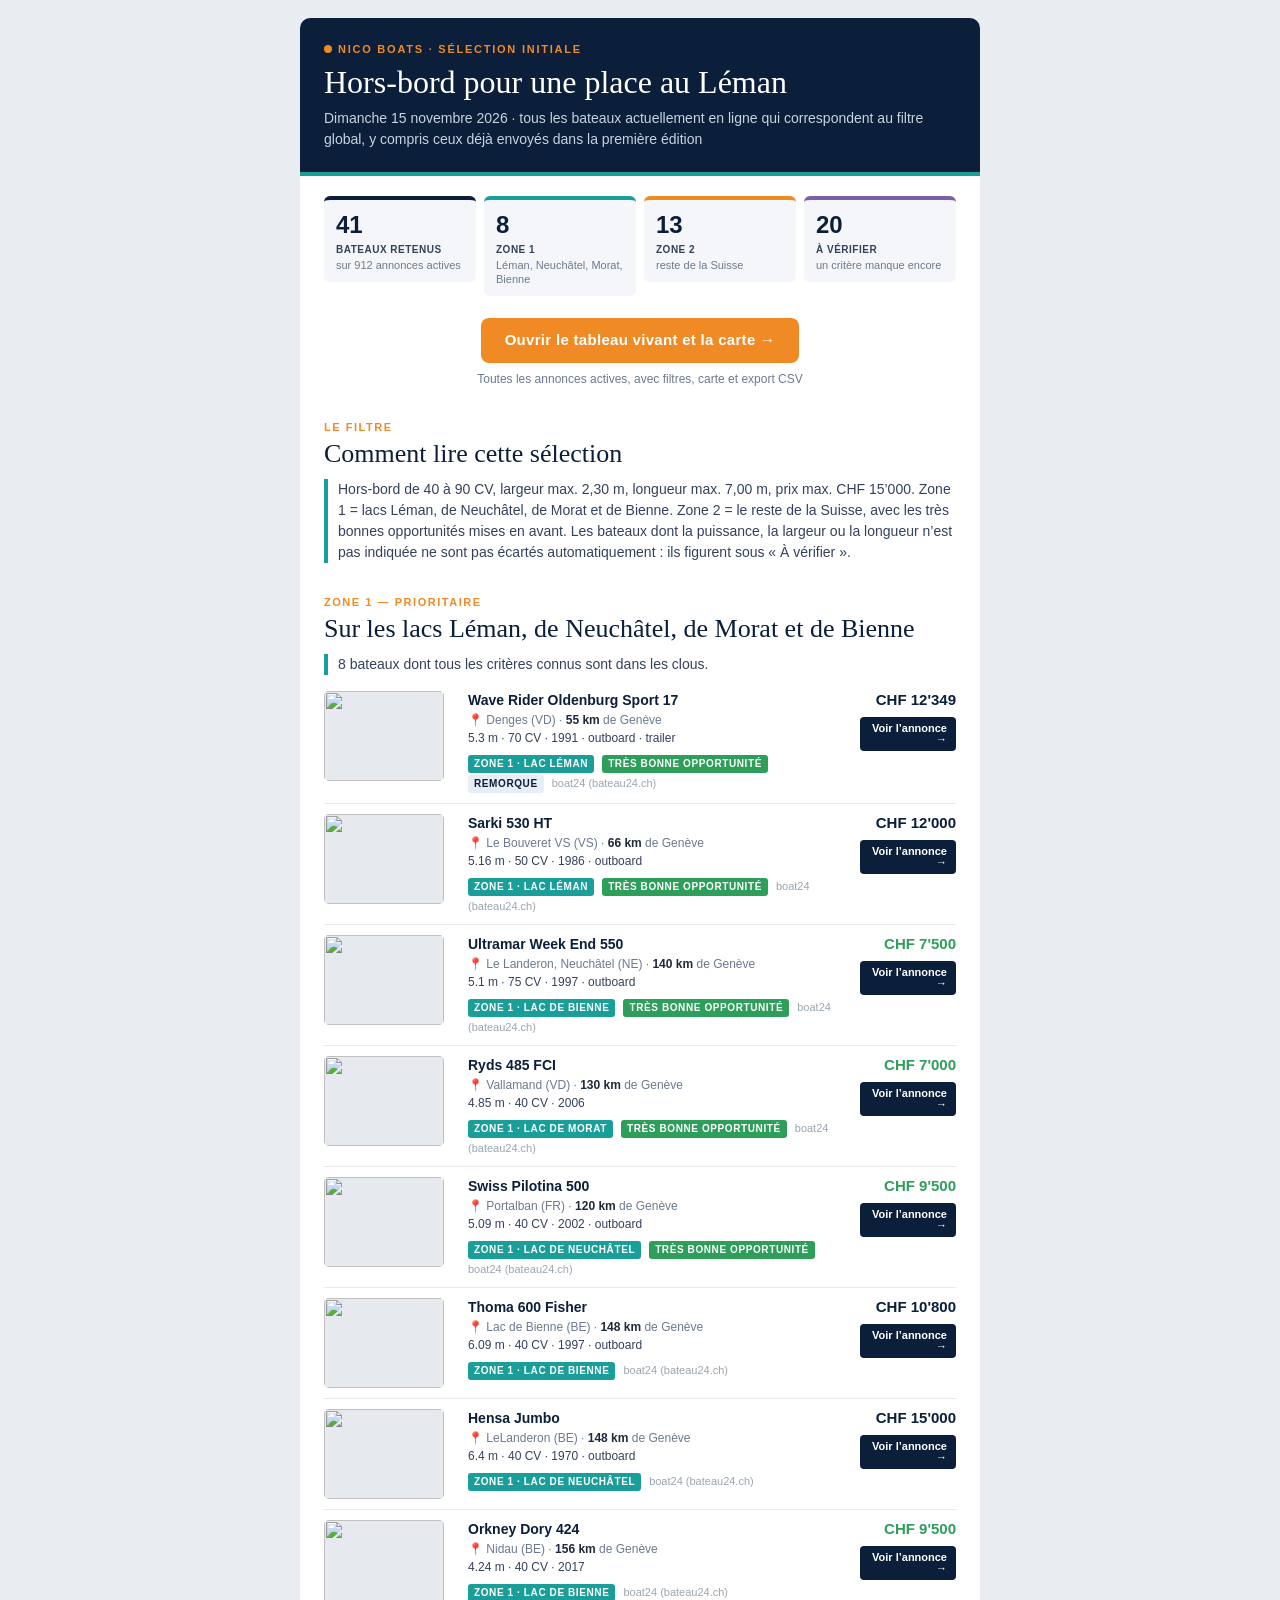
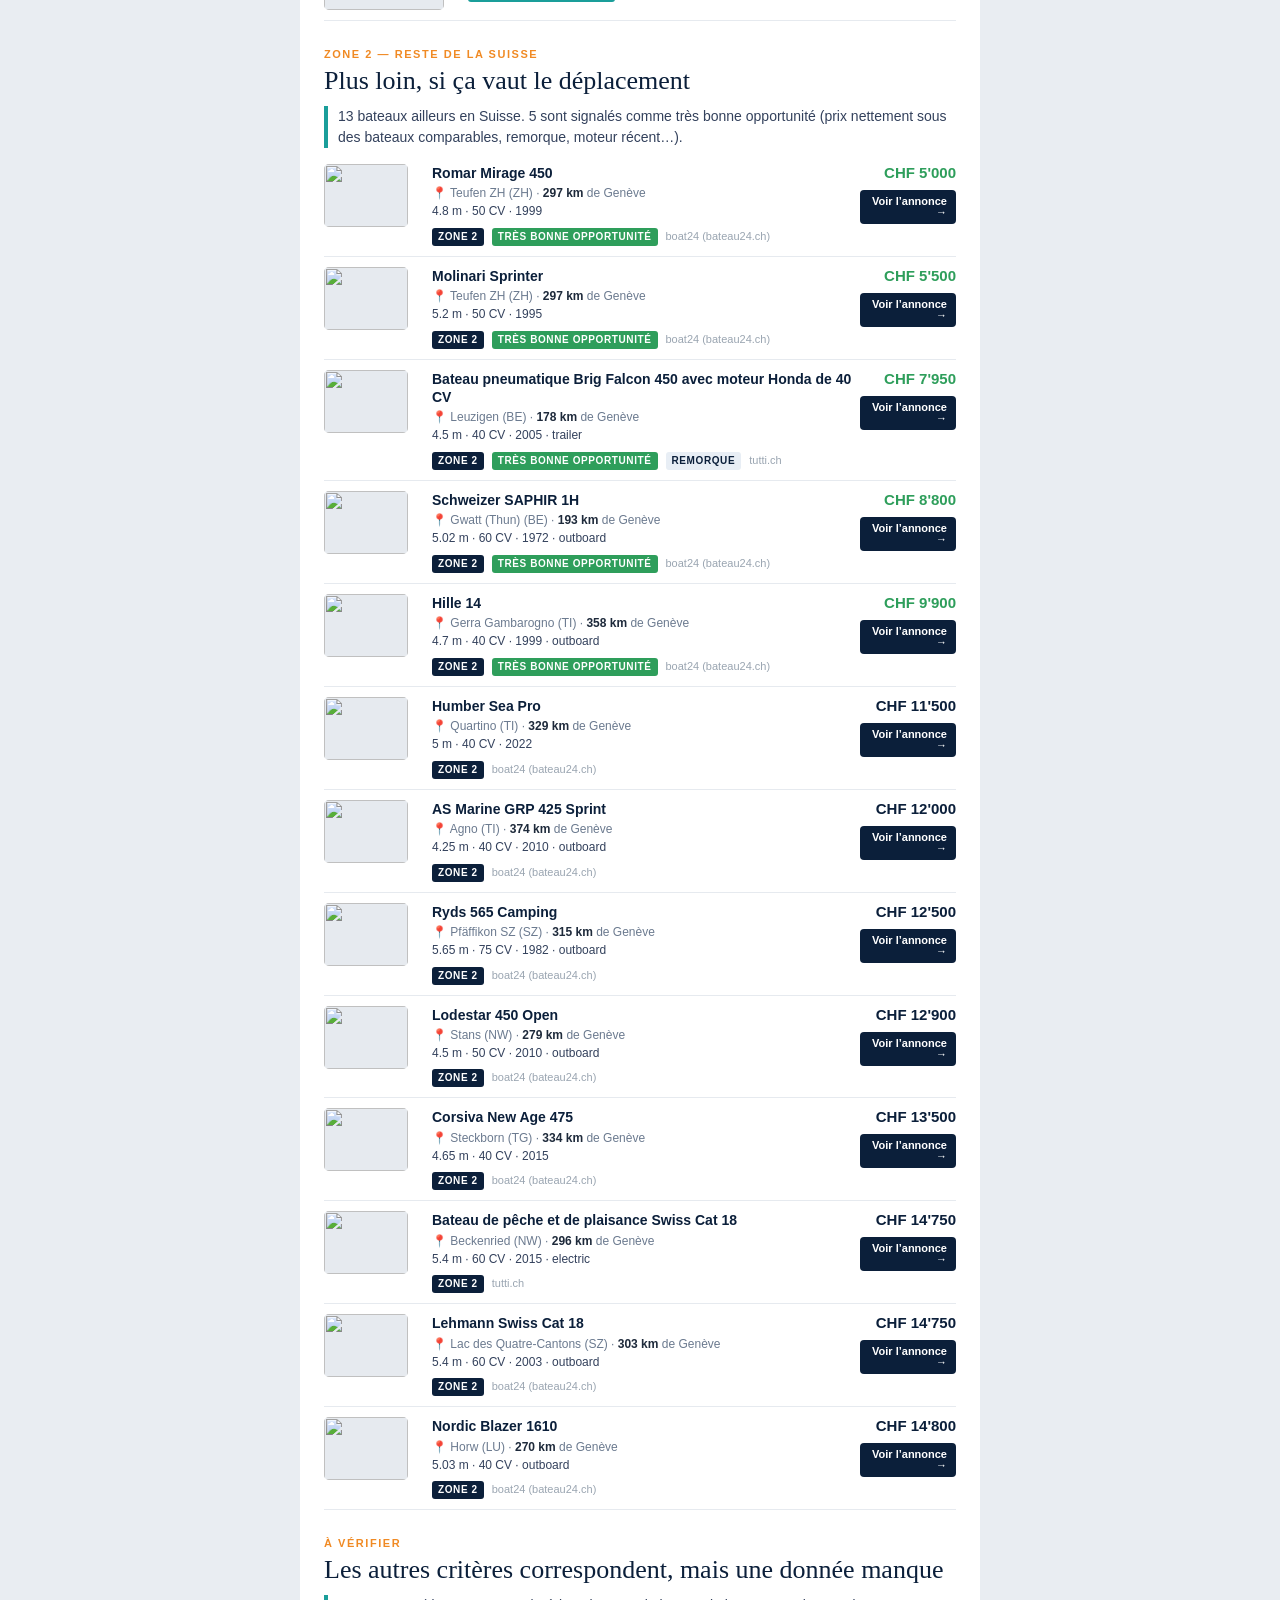
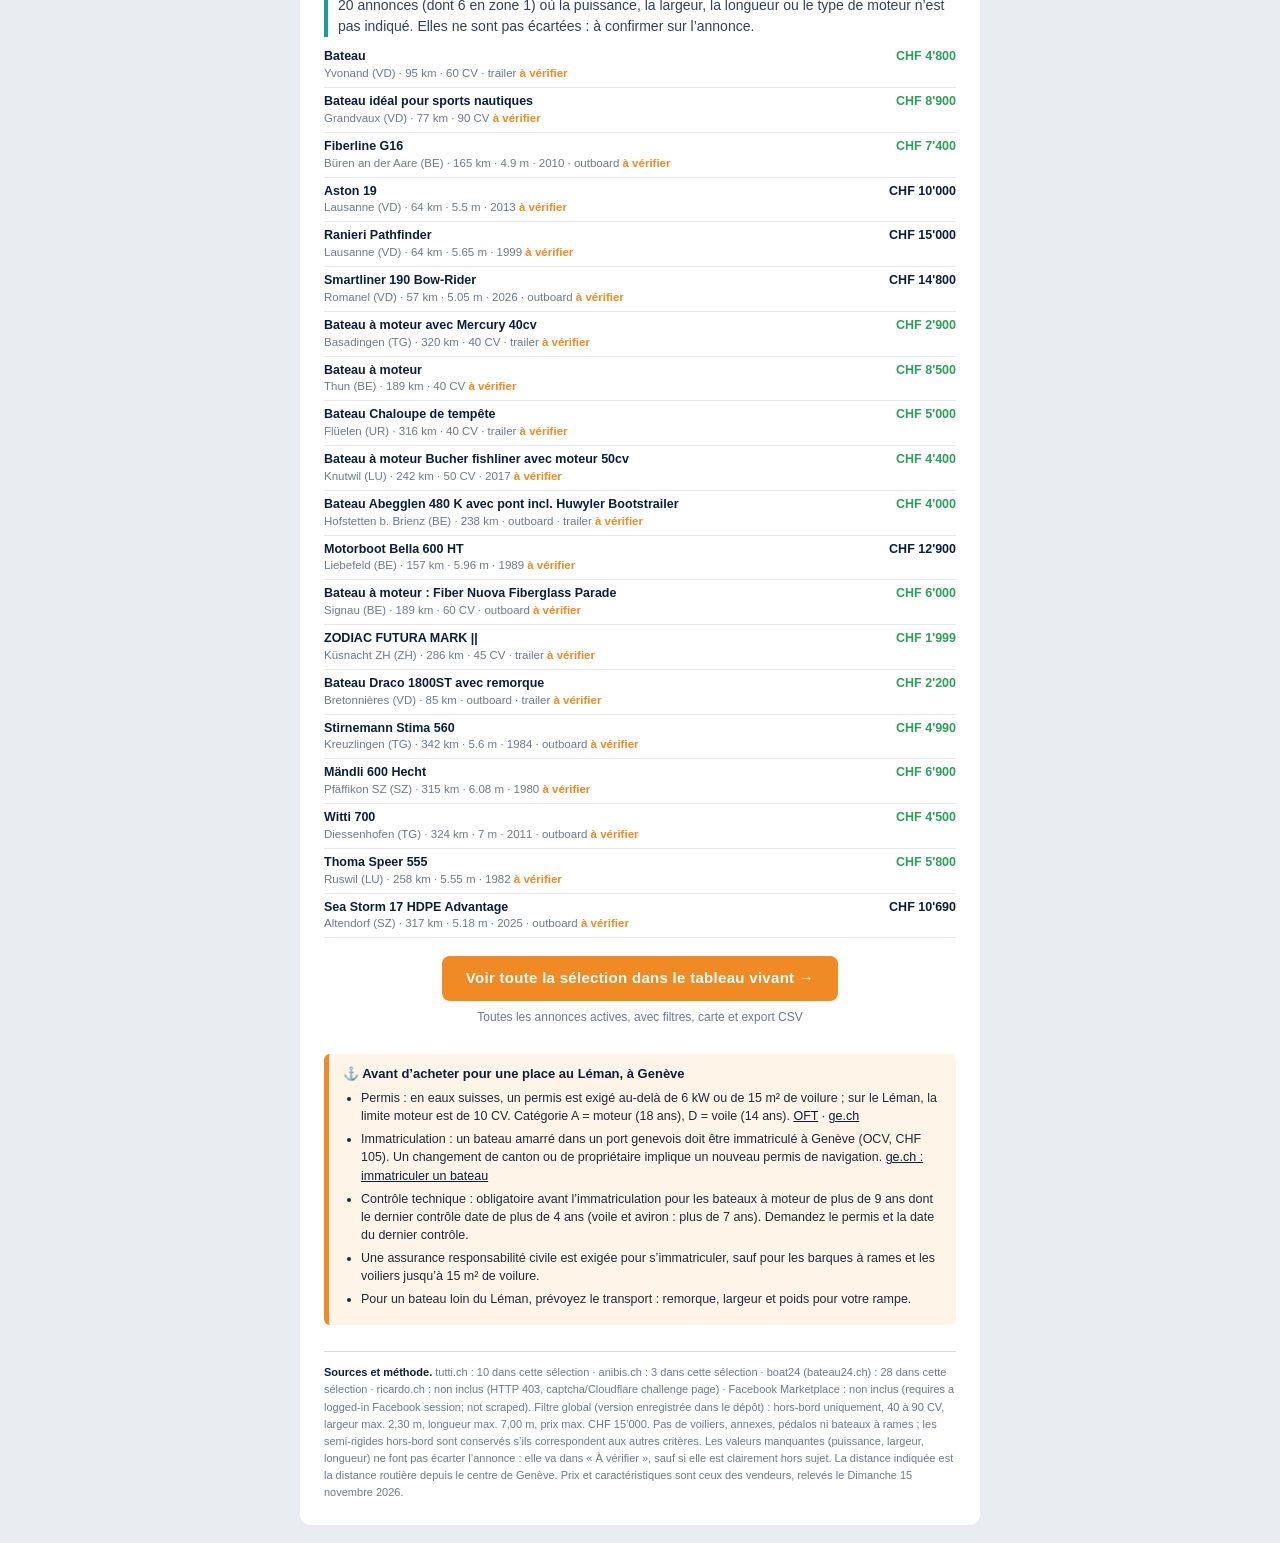
==== commit 86b12aca: "Update boat digest for 2026-11-15" ====
--- a/digest/2026-11-15.html
+++ b/digest/2026-11-15.html
@@ -1 +1 @@
-<!DOCTYPE html><html lang="fr"><head><meta charset="utf-8"><meta name="viewport" content="width=device-width,initial-scale=1"><meta name="x-apple-disable-message-reformatting"><meta name="color-scheme" content="light"><meta name="supported-color-schemes" content="light"><title>Nico Boats · Dimanche 15 novembre 2026</title><style>body{margin:0;padding:0;background:#E9EDF2;} a{color:#0B1F3A;} img{border:0;}@media only screen and (max-width:620px){ .wrap{width:100%!important;} .kpi{display:inline-block!important;width:50%!important;box-sizing:border-box;padding:4px!important;}.stack{display:block!important;width:100%!important;box-sizing:border-box;} .pad{padding-left:14px!important;padding-right:14px!important;} .hide-m{display:none!important;} }</style></head><body style="margin:0;padding:0;background:#E9EDF2;"><div style="display:none;max-height:0;overflow:hidden;">0 bateaux hors-bord retenus · 0 en zone prioritaire · 0 très bonnes opportunités</div><table role="presentation" width="100%" cellpadding="0" cellspacing="0" style="background:#E9EDF2;"><tr><td align="center" style="padding:18px 8px;"><table role="presentation" class="wrap" width="680" cellpadding="0" cellspacing="0" style="width:680px;max-width:680px;background:#FFFFFF;border-radius:10px;overflow:hidden;"><tr><td style="background:#0B1F3A;padding:26px 24px 22px 24px;" class="pad"><div style="font:900 11px/1 Helvetica,Arial,sans-serif;letter-spacing:.16em;color:#F08A24;text-transform:uppercase;"><span style="display:inline-block;width:8px;height:8px;border-radius:50%;background:#F08A24;margin-right:6px;"></span>Nico Boats · Digest quotidien</div><div style="font:400 32px/1.1 Georgia,'Times New Roman',serif;color:#FFFFFF;margin-top:10px;">Nouveaux hors-bord depuis le dernier envoi</div><div style="font:400 14px/1.5 Helvetica,Arial,sans-serif;color:#C8D3E0;margin-top:8px;">Dimanche 15 novembre 2026 · uniquement les bateaux pas encore envoyés, filtrés pour une place d’amarrage au Léman</div></td></tr><tr><td style="background:#1A9E9A;height:4px;font-size:0;line-height:0;">&nbsp;</td></tr><tr><td style="padding:20px 20px 4px 20px;" class="pad"><table role="presentation" width="100%" cellpadding="0" cellspacing="0"><tr><td class="kpi" width="25%" valign="top" style="padding:0 4px;"><table role="presentation" width="100%" cellpadding="0" cellspacing="0" style="background:#F4F6F9;border-top:4px solid #0B1F3A;border-radius:6px;"><tr><td style="padding:12px 12px 10px 12px;"><div style="font:900 24px/1.1 Helvetica,Arial,sans-serif;color:#0B1F3A;">0</div><div style="font:700 10px/1.3 Helvetica,Arial,sans-serif;color:#33415C;text-transform:uppercase;letter-spacing:.05em;margin-top:4px;">Nouveaux bateaux</div><div style="font:400 11px/1.3 Helvetica,Arial,sans-serif;color:#6B7A8F;margin-top:2px;">sur 912 annonces actives</div></td></tr></table></td><td class="kpi" width="25%" valign="top" style="padding:0 4px;"><table role="presentation" width="100%" cellpadding="0" cellspacing="0" style="background:#F4F6F9;border-top:4px solid #1A9E9A;border-radius:6px;"><tr><td style="padding:12px 12px 10px 12px;"><div style="font:900 24px/1.1 Helvetica,Arial,sans-serif;color:#0B1F3A;">0</div><div style="font:700 10px/1.3 Helvetica,Arial,sans-serif;color:#33415C;text-transform:uppercase;letter-spacing:.05em;margin-top:4px;">Zone 1</div><div style="font:400 11px/1.3 Helvetica,Arial,sans-serif;color:#6B7A8F;margin-top:2px;">Léman, Neuchâtel, Morat, Bienne</div></td></tr></table></td><td class="kpi" width="25%" valign="top" style="padding:0 4px;"><table role="presentation" width="100%" cellpadding="0" cellspacing="0" style="background:#F4F6F9;border-top:4px solid #F08A24;border-radius:6px;"><tr><td style="padding:12px 12px 10px 12px;"><div style="font:900 24px/1.1 Helvetica,Arial,sans-serif;color:#0B1F3A;">0</div><div style="font:700 10px/1.3 Helvetica,Arial,sans-serif;color:#33415C;text-transform:uppercase;letter-spacing:.05em;margin-top:4px;">Zone 2</div><div style="font:400 11px/1.3 Helvetica,Arial,sans-serif;color:#6B7A8F;margin-top:2px;">reste de la Suisse</div></td></tr></table></td><td class="kpi" width="25%" valign="top" style="padding:0 4px;"><table role="presentation" width="100%" cellpadding="0" cellspacing="0" style="background:#F4F6F9;border-top:4px solid #7B5EA7;border-radius:6px;"><tr><td style="padding:12px 12px 10px 12px;"><div style="font:900 24px/1.1 Helvetica,Arial,sans-serif;color:#0B1F3A;">0</div><div style="font:700 10px/1.3 Helvetica,Arial,sans-serif;color:#33415C;text-transform:uppercase;letter-spacing:.05em;margin-top:4px;">À vérifier</div><div style="font:400 11px/1.3 Helvetica,Arial,sans-serif;color:#6B7A8F;margin-top:2px;">un critère manque encore</div></td></tr></table></td></tr></table></td></tr><tr><td align="center" style="padding:18px 24px 6px 24px;" class="pad"><a href="https://gael7777.github.io/nico-boats/" style="display:inline-block;background:#F08A24;color:#FFFFFF;font:900 15px/1.1 Helvetica,Arial,sans-serif;padding:14px 24px;border-radius:8px;text-decoration:none;letter-spacing:.02em;">Ouvrir le tableau vivant et la carte →</a><div style="font:400 12px/1.45 Helvetica,Arial,sans-serif;color:#6B7A8F;margin-top:8px;">Toutes les annonces actives, avec filtres, carte et export CSV</div></td></tr><tr><td style="padding:28px 24px 6px 24px;"><div style="font:900 11px/1 Helvetica,Arial,sans-serif;letter-spacing:.14em;color:#F08A24;text-transform:uppercase;">Aujourd’hui</div><div style="font:400 26px/1.15 Georgia,'Times New Roman',serif;color:#0B1F3A;margin-top:6px;">Aucun nouveau bateau depuis le dernier envoi</div><div style="font:400 14px/1.5 Helvetica,Arial,sans-serif;color:#33415C;border-left:4px solid #1A9E9A;padding-left:10px;margin-top:10px;">Rien de nouveau ne correspond au filtre global. Le <a href="https://gael7777.github.io/nico-boats/" style="color:#0B1F3A;font-weight:700;">tableau vivant</a> liste toujours toutes les annonces actives, avec le filtre global activé par défaut.</div></td></tr><tr><td style="padding:22px 24px 0 24px;" class="pad"><table role="presentation" width="100%" cellpadding="0" cellspacing="0" style="background:#FEF4E8;border-left:5px solid #F08A24;border-radius:6px;"><tr><td style="padding:12px 14px;"><div style="font:900 13px/1.3 Helvetica,Arial,sans-serif;color:#0B1F3A;margin-bottom:6px;">⚓ Avant d’acheter pour une place au Léman, à Genève</div><ul style="margin:0;padding-left:18px;font:400 12.5px/1.45 Helvetica,Arial,sans-serif;color:#1E2A3B;"><li style="margin:0 0 5px 0;">Permis : en eaux suisses, un permis est exigé au-delà de 6 kW ou de 15 m² de voilure ; sur le Léman, la limite moteur est de 10 CV. Catégorie A = moteur (18 ans), D = voile (14 ans). <a href="https://www.bav.admin.ch/fr/navigation-de-plaisance">OFT</a> · <a href="https://www.ge.ch/obtenir-permis-conduire-bateaux">ge.ch</a></li><li style="margin:0 0 5px 0;">Immatriculation : un bateau amarré dans un port genevois doit être immatriculé à Genève (OCV, CHF 105). Un changement de canton ou de propriétaire implique un nouveau permis de navigation. <a href="https://www.ge.ch/immatriculer-bateau">ge.ch : immatriculer un bateau</a></li><li style="margin:0 0 5px 0;">Contrôle technique : obligatoire avant l’immatriculation pour les bateaux à moteur de plus de 9 ans dont le dernier contrôle date de plus de 4 ans (voile et aviron : plus de 7 ans). Demandez le permis et la date du dernier contrôle.</li><li style="margin:0 0 5px 0;">Une assurance responsabilité civile est exigée pour s’immatriculer, sauf pour les barques à rames et les voiliers jusqu’à 15 m² de voilure.</li><li style="margin:0 0 5px 0;">Pour un bateau loin du Léman, prévoyez le transport : remorque, largeur et poids pour votre rampe.</li></ul></td></tr></table></td></tr><tr><td style="padding:26px 24px 24px 24px;" class="pad"><table role="presentation" width="100%" cellpadding="0" cellspacing="0" style="border-top:1px solid #D5DCE4;"><tr><td style="padding-top:12px;font:400 11px/1.55 Helvetica,Arial,sans-serif;color:#6B7A8F;"><b style="color:#0B1F3A;">Sources et méthode.</b> tutti.ch : 0 dans cette sélection · anibis.ch : 0 dans cette sélection · boat24 (bateau24.ch) : 0 dans cette sélection · ricardo.ch : non inclus (HTTP 403, captcha/Cloudflare challenge page) · Facebook Marketplace : non inclus (requires a logged-in Facebook session; not scraped). Filtre global (version enregistrée dans le dépôt) : hors-bord uniquement, 40 à 90 CV, largeur max. 2,30 m, longueur max. 7,00 m, prix max. CHF 15’000. Pas de voiliers, annexes, pédalos ni bateaux à rames ; les semi-rigides hors-bord sont conservés s’ils correspondent aux autres critères. Les valeurs manquantes (puissance, largeur, longueur) ne font pas écarter l’annonce : elle va dans « À vérifier », sauf si elle est clairement hors sujet. La distance indiquée est la distance routière depuis le centre de Genève. Prix et caractéristiques sont ceux des vendeurs, relevés le Dimanche 15 novembre 2026.</td></tr></table></td></tr></table></td></tr></table></body></html>+<!DOCTYPE html><html lang="fr"><head><meta charset="utf-8"><meta name="viewport" content="width=device-width,initial-scale=1"><meta name="x-apple-disable-message-reformatting"><meta name="color-scheme" content="light"><meta name="supported-color-schemes" content="light"><title>Nico Boats · Dimanche 15 novembre 2026</title><style>body{margin:0;padding:0;background:#E9EDF2;} a{color:#0B1F3A;} img{border:0;}@media only screen and (max-width:620px){ .wrap{width:100%!important;} .kpi{display:inline-block!important;width:50%!important;box-sizing:border-box;padding:4px!important;}.stack{display:block!important;width:100%!important;box-sizing:border-box;} .pad{padding-left:14px!important;padding-right:14px!important;} .hide-m{display:none!important;} }</style></head><body style="margin:0;padding:0;background:#E9EDF2;"><div style="display:none;max-height:0;overflow:hidden;">41 bateaux hors-bord retenus · 8 en zone prioritaire · 10 très bonnes opportunités</div><table role="presentation" width="100%" cellpadding="0" cellspacing="0" style="background:#E9EDF2;"><tr><td align="center" style="padding:18px 8px;"><table role="presentation" class="wrap" width="680" cellpadding="0" cellspacing="0" style="width:680px;max-width:680px;background:#FFFFFF;border-radius:10px;overflow:hidden;"><tr><td style="background:#0B1F3A;padding:26px 24px 22px 24px;" class="pad"><div style="font:900 11px/1 Helvetica,Arial,sans-serif;letter-spacing:.16em;color:#F08A24;text-transform:uppercase;"><span style="display:inline-block;width:8px;height:8px;border-radius:50%;background:#F08A24;margin-right:6px;"></span>Nico Boats · Sélection initiale</div><div style="font:400 32px/1.1 Georgia,'Times New Roman',serif;color:#FFFFFF;margin-top:10px;">Hors-bord pour une place au Léman</div><div style="font:400 14px/1.5 Helvetica,Arial,sans-serif;color:#C8D3E0;margin-top:8px;">Dimanche 15 novembre 2026 · tous les bateaux actuellement en ligne qui correspondent au filtre global, y compris ceux déjà envoyés dans la première édition</div></td></tr><tr><td style="background:#1A9E9A;height:4px;font-size:0;line-height:0;">&nbsp;</td></tr><tr><td style="padding:20px 20px 4px 20px;" class="pad"><table role="presentation" width="100%" cellpadding="0" cellspacing="0"><tr><td class="kpi" width="25%" valign="top" style="padding:0 4px;"><table role="presentation" width="100%" cellpadding="0" cellspacing="0" style="background:#F4F6F9;border-top:4px solid #0B1F3A;border-radius:6px;"><tr><td style="padding:12px 12px 10px 12px;"><div style="font:900 24px/1.1 Helvetica,Arial,sans-serif;color:#0B1F3A;">41</div><div style="font:700 10px/1.3 Helvetica,Arial,sans-serif;color:#33415C;text-transform:uppercase;letter-spacing:.05em;margin-top:4px;">Bateaux retenus</div><div style="font:400 11px/1.3 Helvetica,Arial,sans-serif;color:#6B7A8F;margin-top:2px;">sur 912 annonces actives</div></td></tr></table></td><td class="kpi" width="25%" valign="top" style="padding:0 4px;"><table role="presentation" width="100%" cellpadding="0" cellspacing="0" style="background:#F4F6F9;border-top:4px solid #1A9E9A;border-radius:6px;"><tr><td style="padding:12px 12px 10px 12px;"><div style="font:900 24px/1.1 Helvetica,Arial,sans-serif;color:#0B1F3A;">8</div><div style="font:700 10px/1.3 Helvetica,Arial,sans-serif;color:#33415C;text-transform:uppercase;letter-spacing:.05em;margin-top:4px;">Zone 1</div><div style="font:400 11px/1.3 Helvetica,Arial,sans-serif;color:#6B7A8F;margin-top:2px;">Léman, Neuchâtel, Morat, Bienne</div></td></tr></table></td><td class="kpi" width="25%" valign="top" style="padding:0 4px;"><table role="presentation" width="100%" cellpadding="0" cellspacing="0" style="background:#F4F6F9;border-top:4px solid #F08A24;border-radius:6px;"><tr><td style="padding:12px 12px 10px 12px;"><div style="font:900 24px/1.1 Helvetica,Arial,sans-serif;color:#0B1F3A;">13</div><div style="font:700 10px/1.3 Helvetica,Arial,sans-serif;color:#33415C;text-transform:uppercase;letter-spacing:.05em;margin-top:4px;">Zone 2</div><div style="font:400 11px/1.3 Helvetica,Arial,sans-serif;color:#6B7A8F;margin-top:2px;">reste de la Suisse</div></td></tr></table></td><td class="kpi" width="25%" valign="top" style="padding:0 4px;"><table role="presentation" width="100%" cellpadding="0" cellspacing="0" style="background:#F4F6F9;border-top:4px solid #7B5EA7;border-radius:6px;"><tr><td style="padding:12px 12px 10px 12px;"><div style="font:900 24px/1.1 Helvetica,Arial,sans-serif;color:#0B1F3A;">20</div><div style="font:700 10px/1.3 Helvetica,Arial,sans-serif;color:#33415C;text-transform:uppercase;letter-spacing:.05em;margin-top:4px;">À vérifier</div><div style="font:400 11px/1.3 Helvetica,Arial,sans-serif;color:#6B7A8F;margin-top:2px;">un critère manque encore</div></td></tr></table></td></tr></table></td></tr><tr><td align="center" style="padding:18px 24px 6px 24px;" class="pad"><a href="https://gael7777.github.io/nico-boats/" style="display:inline-block;background:#F08A24;color:#FFFFFF;font:900 15px/1.1 Helvetica,Arial,sans-serif;padding:14px 24px;border-radius:8px;text-decoration:none;letter-spacing:.02em;">Ouvrir le tableau vivant et la carte →</a><div style="font:400 12px/1.45 Helvetica,Arial,sans-serif;color:#6B7A8F;margin-top:8px;">Toutes les annonces actives, avec filtres, carte et export CSV</div></td></tr><tr><td style="padding:28px 24px 6px 24px;"><div style="font:900 11px/1 Helvetica,Arial,sans-serif;letter-spacing:.14em;color:#F08A24;text-transform:uppercase;">Le filtre</div><div style="font:400 26px/1.15 Georgia,'Times New Roman',serif;color:#0B1F3A;margin-top:6px;">Comment lire cette sélection</div><div style="font:400 14px/1.5 Helvetica,Arial,sans-serif;color:#33415C;border-left:4px solid #1A9E9A;padding-left:10px;margin-top:10px;">Hors-bord de 40 à 90 CV, largeur max. 2,30 m, longueur max. 7,00 m, prix max. CHF 15’000. Zone 1 = lacs Léman, de Neuchâtel, de Morat et de Bienne. Zone 2 = le reste de la Suisse, avec les très bonnes opportunités mises en avant. Les bateaux dont la puissance, la largeur ou la longueur n’est pas indiquée ne sont pas écartés automatiquement : ils figurent sous « À vérifier ».</div></td></tr><tr><td style="padding:28px 24px 6px 24px;"><div style="font:900 11px/1 Helvetica,Arial,sans-serif;letter-spacing:.14em;color:#F08A24;text-transform:uppercase;">Zone 1 — prioritaire</div><div style="font:400 26px/1.15 Georgia,'Times New Roman',serif;color:#0B1F3A;margin-top:6px;">Sur les lacs Léman, de Neuchâtel, de Morat et de Bienne</div><div style="font:400 14px/1.5 Helvetica,Arial,sans-serif;color:#33415C;border-left:4px solid #1A9E9A;padding-left:10px;margin-top:10px;">8 bateaux dont tous les critères connus sont dans les clous.</div></td></tr><tr><td style="padding:0 24px;" class="pad"><table role="presentation" width="100%" cellpadding="0" cellspacing="0" style="border-bottom:1px solid #E6EAEF;"><tr><td width="132" valign="top" style="padding:10px 12px 10px 0;"><a href="https://www.bateau24.ch/chfr/bateauxamoteur/wave-rider/wave-rider-oldenburg-sport-17/detail/706679/"><img src="https://static.b24.co/thumbs/xlarge/706679-1775733531.jpg" width="120" height="90" alt="" style="display:block;width:120px;height:90px;object-fit:cover;border-radius:5px;border:0;background:#E6EAEF;"></a></td><td valign="top" style="padding:10px 0;"><a href="https://www.bateau24.ch/chfr/bateauxamoteur/wave-rider/wave-rider-oldenburg-sport-17/detail/706679/" style="font:700 14px/1.3 Helvetica,Arial,sans-serif;color:#0B1F3A;text-decoration:none;">Wave Rider Oldenburg Sport 17</a><div style="font:400 12px/1.45 Helvetica,Arial,sans-serif;color:#6B7A8F;margin-top:3px;">📍 Denges (VD) · <b style="color:#1E2A3B;">55 km</b> de Genève</div><div style="font:400 12px/1.45 Helvetica,Arial,sans-serif;color:#33415C;margin-top:1px;">5.3 m · 70 CV · 1991 · outboard · trailer</div><div style="margin-top:5px;"><span style="display:inline-block;background:#1A9E9A;color:#FFFFFF;font:700 10px/1 Helvetica,Arial,sans-serif;letter-spacing:.06em;text-transform:uppercase;padding:4px 6px;border-radius:3px;margin-right:4px;">Zone 1 · Lac Léman</span> <span style="display:inline-block;background:#2E9E5B;color:#FFFFFF;font:700 10px/1 Helvetica,Arial,sans-serif;letter-spacing:.06em;text-transform:uppercase;padding:4px 6px;border-radius:3px;margin-right:4px;">Très bonne opportunité</span> <span style="display:inline-block;background:#E8EEF5;color:#0B1F3A;font:700 10px/1 Helvetica,Arial,sans-serif;letter-spacing:.06em;text-transform:uppercase;padding:4px 6px;border-radius:3px;margin-right:4px;">Remorque</span> <span style="font:400 11px/1 Helvetica,Arial,sans-serif;color:#9AA5B1;">boat24 (bateau24.ch)</span></div></td><td width="96" valign="top" align="right" style="padding:10px 0 10px 8px;"><div style="font:900 15px/1.2 Helvetica,Arial,sans-serif;color:#0B1F3A;white-space:nowrap;">CHF 12'349</div><a href="https://www.bateau24.ch/chfr/bateauxamoteur/wave-rider/wave-rider-oldenburg-sport-17/detail/706679/" style="display:inline-block;margin-top:8px;font:700 11px/1 Helvetica,Arial,sans-serif;color:#FFFFFF;background:#0B1F3A;padding:6px 9px;border-radius:4px;text-decoration:none;">Voir l’annonce →</a></td></tr></table><table role="presentation" width="100%" cellpadding="0" cellspacing="0" style="border-bottom:1px solid #E6EAEF;"><tr><td width="132" valign="top" style="padding:10px 12px 10px 0;"><a href="https://www.bateau24.ch/chfr/bateauxamoteur/sarki-530-ht/detail/715814/"><img src="https://static.b24.co/thumbs/xlarge/715814-1779345741.jpg" width="120" height="90" alt="" style="display:block;width:120px;height:90px;object-fit:cover;border-radius:5px;border:0;background:#E6EAEF;"></a></td><td valign="top" style="padding:10px 0;"><a href="https://www.bateau24.ch/chfr/bateauxamoteur/sarki-530-ht/detail/715814/" style="font:700 14px/1.3 Helvetica,Arial,sans-serif;color:#0B1F3A;text-decoration:none;">Sarki 530 HT</a><div style="font:400 12px/1.45 Helvetica,Arial,sans-serif;color:#6B7A8F;margin-top:3px;">📍 Le Bouveret VS (VS) · <b style="color:#1E2A3B;">66 km</b> de Genève</div><div style="font:400 12px/1.45 Helvetica,Arial,sans-serif;color:#33415C;margin-top:1px;">5.16 m · 50 CV · 1986 · outboard</div><div style="margin-top:5px;"><span style="display:inline-block;background:#1A9E9A;color:#FFFFFF;font:700 10px/1 Helvetica,Arial,sans-serif;letter-spacing:.06em;text-transform:uppercase;padding:4px 6px;border-radius:3px;margin-right:4px;">Zone 1 · Lac Léman</span> <span style="display:inline-block;background:#2E9E5B;color:#FFFFFF;font:700 10px/1 Helvetica,Arial,sans-serif;letter-spacing:.06em;text-transform:uppercase;padding:4px 6px;border-radius:3px;margin-right:4px;">Très bonne opportunité</span> <span style="font:400 11px/1 Helvetica,Arial,sans-serif;color:#9AA5B1;">boat24 (bateau24.ch)</span></div></td><td width="96" valign="top" align="right" style="padding:10px 0 10px 8px;"><div style="font:900 15px/1.2 Helvetica,Arial,sans-serif;color:#0B1F3A;white-space:nowrap;">CHF 12'000</div><a href="https://www.bateau24.ch/chfr/bateauxamoteur/sarki-530-ht/detail/715814/" style="display:inline-block;margin-top:8px;font:700 11px/1 Helvetica,Arial,sans-serif;color:#FFFFFF;background:#0B1F3A;padding:6px 9px;border-radius:4px;text-decoration:none;">Voir l’annonce →</a></td></tr></table><table role="presentation" width="100%" cellpadding="0" cellspacing="0" style="border-bottom:1px solid #E6EAEF;"><tr><td width="132" valign="top" style="padding:10px 12px 10px 0;"><a href="https://www.bateau24.ch/chfr/bateauxamoteur/ultramar/ultramar-week-end-550/detail/718614/"><img src="https://static.b24.co/thumbs/xlarge/718614-1780316228.jpg" width="120" height="90" alt="" style="display:block;width:120px;height:90px;object-fit:cover;border-radius:5px;border:0;background:#E6EAEF;"></a></td><td valign="top" style="padding:10px 0;"><a href="https://www.bateau24.ch/chfr/bateauxamoteur/ultramar/ultramar-week-end-550/detail/718614/" style="font:700 14px/1.3 Helvetica,Arial,sans-serif;color:#0B1F3A;text-decoration:none;">Ultramar Week End 550</a><div style="font:400 12px/1.45 Helvetica,Arial,sans-serif;color:#6B7A8F;margin-top:3px;">📍 Le Landeron, Neuchâtel (NE) · <b style="color:#1E2A3B;">140 km</b> de Genève</div><div style="font:400 12px/1.45 Helvetica,Arial,sans-serif;color:#33415C;margin-top:1px;">5.1 m · 75 CV · 1997 · outboard</div><div style="margin-top:5px;"><span style="display:inline-block;background:#1A9E9A;color:#FFFFFF;font:700 10px/1 Helvetica,Arial,sans-serif;letter-spacing:.06em;text-transform:uppercase;padding:4px 6px;border-radius:3px;margin-right:4px;">Zone 1 · Lac de Bienne</span> <span style="display:inline-block;background:#2E9E5B;color:#FFFFFF;font:700 10px/1 Helvetica,Arial,sans-serif;letter-spacing:.06em;text-transform:uppercase;padding:4px 6px;border-radius:3px;margin-right:4px;">Très bonne opportunité</span> <span style="font:400 11px/1 Helvetica,Arial,sans-serif;color:#9AA5B1;">boat24 (bateau24.ch)</span></div></td><td width="96" valign="top" align="right" style="padding:10px 0 10px 8px;"><div style="font:900 15px/1.2 Helvetica,Arial,sans-serif;color:#2E9E5B;white-space:nowrap;">CHF 7'500</div><a href="https://www.bateau24.ch/chfr/bateauxamoteur/ultramar/ultramar-week-end-550/detail/718614/" style="display:inline-block;margin-top:8px;font:700 11px/1 Helvetica,Arial,sans-serif;color:#FFFFFF;background:#0B1F3A;padding:6px 9px;border-radius:4px;text-decoration:none;">Voir l’annonce →</a></td></tr></table><table role="presentation" width="100%" cellpadding="0" cellspacing="0" style="border-bottom:1px solid #E6EAEF;"><tr><td width="132" valign="top" style="padding:10px 12px 10px 0;"><a href="https://www.bateau24.ch/chfr/bateauxamoteur/ryds/ryds-485-fci/detail/719007/"><img src="https://static.b24.co/thumbs/xlarge/719007-1780657080.jpg" width="120" height="90" alt="" style="display:block;width:120px;height:90px;object-fit:cover;border-radius:5px;border:0;background:#E6EAEF;"></a></td><td valign="top" style="padding:10px 0;"><a href="https://www.bateau24.ch/chfr/bateauxamoteur/ryds/ryds-485-fci/detail/719007/" style="font:700 14px/1.3 Helvetica,Arial,sans-serif;color:#0B1F3A;text-decoration:none;">Ryds 485 FCI</a><div style="font:400 12px/1.45 Helvetica,Arial,sans-serif;color:#6B7A8F;margin-top:3px;">📍 Vallamand (VD) · <b style="color:#1E2A3B;">130 km</b> de Genève</div><div style="font:400 12px/1.45 Helvetica,Arial,sans-serif;color:#33415C;margin-top:1px;">4.85 m · 40 CV · 2006</div><div style="margin-top:5px;"><span style="display:inline-block;background:#1A9E9A;color:#FFFFFF;font:700 10px/1 Helvetica,Arial,sans-serif;letter-spacing:.06em;text-transform:uppercase;padding:4px 6px;border-radius:3px;margin-right:4px;">Zone 1 · Lac de Morat</span> <span style="display:inline-block;background:#2E9E5B;color:#FFFFFF;font:700 10px/1 Helvetica,Arial,sans-serif;letter-spacing:.06em;text-transform:uppercase;padding:4px 6px;border-radius:3px;margin-right:4px;">Très bonne opportunité</span> <span style="font:400 11px/1 Helvetica,Arial,sans-serif;color:#9AA5B1;">boat24 (bateau24.ch)</span></div></td><td width="96" valign="top" align="right" style="padding:10px 0 10px 8px;"><div style="font:900 15px/1.2 Helvetica,Arial,sans-serif;color:#2E9E5B;white-space:nowrap;">CHF 7'000</div><a href="https://www.bateau24.ch/chfr/bateauxamoteur/ryds/ryds-485-fci/detail/719007/" style="display:inline-block;margin-top:8px;font:700 11px/1 Helvetica,Arial,sans-serif;color:#FFFFFF;background:#0B1F3A;padding:6px 9px;border-radius:4px;text-decoration:none;">Voir l’annonce →</a></td></tr></table><table role="presentation" width="100%" cellpadding="0" cellspacing="0" style="border-bottom:1px solid #E6EAEF;"><tr><td width="132" valign="top" style="padding:10px 12px 10px 0;"><a href="https://www.bateau24.ch/chfr/bateauxamoteur/swiss-pilotina/swiss-pilotina-500/detail/676431/"><img src="https://static.b24.co/thumbs/xlarge/676431-1759230027.jpg" width="120" height="90" alt="" style="display:block;width:120px;height:90px;object-fit:cover;border-radius:5px;border:0;background:#E6EAEF;"></a></td><td valign="top" style="padding:10px 0;"><a href="https://www.bateau24.ch/chfr/bateauxamoteur/swiss-pilotina/swiss-pilotina-500/detail/676431/" style="font:700 14px/1.3 Helvetica,Arial,sans-serif;color:#0B1F3A;text-decoration:none;">Swiss Pilotina 500</a><div style="font:400 12px/1.45 Helvetica,Arial,sans-serif;color:#6B7A8F;margin-top:3px;">📍 Portalban (FR) · <b style="color:#1E2A3B;">120 km</b> de Genève</div><div style="font:400 12px/1.45 Helvetica,Arial,sans-serif;color:#33415C;margin-top:1px;">5.09 m · 40 CV · 2002 · outboard</div><div style="margin-top:5px;"><span style="display:inline-block;background:#1A9E9A;color:#FFFFFF;font:700 10px/1 Helvetica,Arial,sans-serif;letter-spacing:.06em;text-transform:uppercase;padding:4px 6px;border-radius:3px;margin-right:4px;">Zone 1 · Lac de Neuchâtel</span> <span style="display:inline-block;background:#2E9E5B;color:#FFFFFF;font:700 10px/1 Helvetica,Arial,sans-serif;letter-spacing:.06em;text-transform:uppercase;padding:4px 6px;border-radius:3px;margin-right:4px;">Très bonne opportunité</span> <span style="font:400 11px/1 Helvetica,Arial,sans-serif;color:#9AA5B1;">boat24 (bateau24.ch)</span></div></td><td width="96" valign="top" align="right" style="padding:10px 0 10px 8px;"><div style="font:900 15px/1.2 Helvetica,Arial,sans-serif;color:#2E9E5B;white-space:nowrap;">CHF 9'500</div><a href="https://www.bateau24.ch/chfr/bateauxamoteur/swiss-pilotina/swiss-pilotina-500/detail/676431/" style="display:inline-block;margin-top:8px;font:700 11px/1 Helvetica,Arial,sans-serif;color:#FFFFFF;background:#0B1F3A;padding:6px 9px;border-radius:4px;text-decoration:none;">Voir l’annonce →</a></td></tr></table><table role="presentation" width="100%" cellpadding="0" cellspacing="0" style="border-bottom:1px solid #E6EAEF;"><tr><td width="132" valign="top" style="padding:10px 12px 10px 0;"><a href="https://www.bateau24.ch/chfr/bateauxamoteur/thoma/thoma-600-fisher/detail/739260/"><img src="https://static.b24.co/thumbs/xlarge/739260-1789984621.jpg" width="120" height="90" alt="" style="display:block;width:120px;height:90px;object-fit:cover;border-radius:5px;border:0;background:#E6EAEF;"></a></td><td valign="top" style="padding:10px 0;"><a href="https://www.bateau24.ch/chfr/bateauxamoteur/thoma/thoma-600-fisher/detail/739260/" style="font:700 14px/1.3 Helvetica,Arial,sans-serif;color:#0B1F3A;text-decoration:none;">Thoma 600 Fisher</a><div style="font:400 12px/1.45 Helvetica,Arial,sans-serif;color:#6B7A8F;margin-top:3px;">📍 Lac de Bienne (BE) · <b style="color:#1E2A3B;">148 km</b> de Genève</div><div style="font:400 12px/1.45 Helvetica,Arial,sans-serif;color:#33415C;margin-top:1px;">6.09 m · 40 CV · 1997 · outboard</div><div style="margin-top:5px;"><span style="display:inline-block;background:#1A9E9A;color:#FFFFFF;font:700 10px/1 Helvetica,Arial,sans-serif;letter-spacing:.06em;text-transform:uppercase;padding:4px 6px;border-radius:3px;margin-right:4px;">Zone 1 · Lac de Bienne</span> <span style="font:400 11px/1 Helvetica,Arial,sans-serif;color:#9AA5B1;">boat24 (bateau24.ch)</span></div></td><td width="96" valign="top" align="right" style="padding:10px 0 10px 8px;"><div style="font:900 15px/1.2 Helvetica,Arial,sans-serif;color:#0B1F3A;white-space:nowrap;">CHF 10'800</div><a href="https://www.bateau24.ch/chfr/bateauxamoteur/thoma/thoma-600-fisher/detail/739260/" style="display:inline-block;margin-top:8px;font:700 11px/1 Helvetica,Arial,sans-serif;color:#FFFFFF;background:#0B1F3A;padding:6px 9px;border-radius:4px;text-decoration:none;">Voir l’annonce →</a></td></tr></table><table role="presentation" width="100%" cellpadding="0" cellspacing="0" style="border-bottom:1px solid #E6EAEF;"><tr><td width="132" valign="top" style="padding:10px 12px 10px 0;"><a href="https://www.bateau24.ch/chfr/bateauxamoteur/hensa/hensa-jumbo/detail/748119/"><img src="https://static.b24.co/thumbs/xlarge/748119-1791356595.jpg" width="120" height="90" alt="" style="display:block;width:120px;height:90px;object-fit:cover;border-radius:5px;border:0;background:#E6EAEF;"></a></td><td valign="top" style="padding:10px 0;"><a href="https://www.bateau24.ch/chfr/bateauxamoteur/hensa/hensa-jumbo/detail/748119/" style="font:700 14px/1.3 Helvetica,Arial,sans-serif;color:#0B1F3A;text-decoration:none;">Hensa Jumbo</a><div style="font:400 12px/1.45 Helvetica,Arial,sans-serif;color:#6B7A8F;margin-top:3px;">📍 LeLanderon (BE) · <b style="color:#1E2A3B;">148 km</b> de Genève</div><div style="font:400 12px/1.45 Helvetica,Arial,sans-serif;color:#33415C;margin-top:1px;">6.4 m · 40 CV · 1970 · outboard</div><div style="margin-top:5px;"><span style="display:inline-block;background:#1A9E9A;color:#FFFFFF;font:700 10px/1 Helvetica,Arial,sans-serif;letter-spacing:.06em;text-transform:uppercase;padding:4px 6px;border-radius:3px;margin-right:4px;">Zone 1 · Lac de Neuchâtel</span> <span style="font:400 11px/1 Helvetica,Arial,sans-serif;color:#9AA5B1;">boat24 (bateau24.ch)</span></div></td><td width="96" valign="top" align="right" style="padding:10px 0 10px 8px;"><div style="font:900 15px/1.2 Helvetica,Arial,sans-serif;color:#0B1F3A;white-space:nowrap;">CHF 15'000</div><a href="https://www.bateau24.ch/chfr/bateauxamoteur/hensa/hensa-jumbo/detail/748119/" style="display:inline-block;margin-top:8px;font:700 11px/1 Helvetica,Arial,sans-serif;color:#FFFFFF;background:#0B1F3A;padding:6px 9px;border-radius:4px;text-decoration:none;">Voir l’annonce →</a></td></tr></table><table role="presentation" width="100%" cellpadding="0" cellspacing="0" style="border-bottom:1px solid #E6EAEF;"><tr><td width="132" valign="top" style="padding:10px 12px 10px 0;"><a href="https://www.bateau24.ch/chfr/bateauxamoteur/orkney/orkney-dory-424/detail/709695/"><img src="https://static.b24.co/thumbs/xlarge/709695-1776859657.jpg" width="120" height="90" alt="" style="display:block;width:120px;height:90px;object-fit:cover;border-radius:5px;border:0;background:#E6EAEF;"></a></td><td valign="top" style="padding:10px 0;"><a href="https://www.bateau24.ch/chfr/bateauxamoteur/orkney/orkney-dory-424/detail/709695/" style="font:700 14px/1.3 Helvetica,Arial,sans-serif;color:#0B1F3A;text-decoration:none;">Orkney Dory 424</a><div style="font:400 12px/1.45 Helvetica,Arial,sans-serif;color:#6B7A8F;margin-top:3px;">📍 Nidau (BE) · <b style="color:#1E2A3B;">156 km</b> de Genève</div><div style="font:400 12px/1.45 Helvetica,Arial,sans-serif;color:#33415C;margin-top:1px;">4.24 m · 40 CV · 2017</div><div style="margin-top:5px;"><span style="display:inline-block;background:#1A9E9A;color:#FFFFFF;font:700 10px/1 Helvetica,Arial,sans-serif;letter-spacing:.06em;text-transform:uppercase;padding:4px 6px;border-radius:3px;margin-right:4px;">Zone 1 · Lac de Bienne</span> <span style="font:400 11px/1 Helvetica,Arial,sans-serif;color:#9AA5B1;">boat24 (bateau24.ch)</span></div></td><td width="96" valign="top" align="right" style="padding:10px 0 10px 8px;"><div style="font:900 15px/1.2 Helvetica,Arial,sans-serif;color:#2E9E5B;white-space:nowrap;">CHF 9'500</div><a href="https://www.bateau24.ch/chfr/bateauxamoteur/orkney/orkney-dory-424/detail/709695/" style="display:inline-block;margin-top:8px;font:700 11px/1 Helvetica,Arial,sans-serif;color:#FFFFFF;background:#0B1F3A;padding:6px 9px;border-radius:4px;text-decoration:none;">Voir l’annonce →</a></td></tr></table></td></tr><tr><td style="padding:28px 24px 6px 24px;"><div style="font:900 11px/1 Helvetica,Arial,sans-serif;letter-spacing:.14em;color:#F08A24;text-transform:uppercase;">Zone 2 — reste de la Suisse</div><div style="font:400 26px/1.15 Georgia,'Times New Roman',serif;color:#0B1F3A;margin-top:6px;">Plus loin, si ça vaut le déplacement</div><div style="font:400 14px/1.5 Helvetica,Arial,sans-serif;color:#33415C;border-left:4px solid #1A9E9A;padding-left:10px;margin-top:10px;">13 bateaux ailleurs en Suisse. 5 sont signalés comme très bonne opportunité (prix nettement sous des bateaux comparables, remorque, moteur récent…).</div></td></tr><tr><td style="padding:0 24px;" class="pad"><table role="presentation" width="100%" cellpadding="0" cellspacing="0" style="border-bottom:1px solid #E6EAEF;"><tr><td width="96" valign="top" style="padding:10px 12px 10px 0;"><a href="https://www.bateau24.ch/chfr/bateauxamoteur/romar/romar-mirage-450/detail/738485/"><img src="https://static.b24.co/thumbs/xlarge/738485-1787749122.jpg" width="84" height="63" alt="" style="display:block;width:84px;height:63px;object-fit:cover;border-radius:5px;border:0;background:#E6EAEF;"></a></td><td valign="top" style="padding:10px 0;"><a href="https://www.bateau24.ch/chfr/bateauxamoteur/romar/romar-mirage-450/detail/738485/" style="font:700 14px/1.3 Helvetica,Arial,sans-serif;color:#0B1F3A;text-decoration:none;">Romar Mirage 450</a><div style="font:400 12px/1.45 Helvetica,Arial,sans-serif;color:#6B7A8F;margin-top:3px;">📍 Teufen ZH (ZH) · <b style="color:#1E2A3B;">297 km</b> de Genève</div><div style="font:400 12px/1.45 Helvetica,Arial,sans-serif;color:#33415C;margin-top:1px;">4.8 m · 50 CV · 1999</div><div style="margin-top:5px;"><span style="display:inline-block;background:#0B1F3A;color:#FFFFFF;font:700 10px/1 Helvetica,Arial,sans-serif;letter-spacing:.06em;text-transform:uppercase;padding:4px 6px;border-radius:3px;margin-right:4px;">Zone 2</span> <span style="display:inline-block;background:#2E9E5B;color:#FFFFFF;font:700 10px/1 Helvetica,Arial,sans-serif;letter-spacing:.06em;text-transform:uppercase;padding:4px 6px;border-radius:3px;margin-right:4px;">Très bonne opportunité</span> <span style="font:400 11px/1 Helvetica,Arial,sans-serif;color:#9AA5B1;">boat24 (bateau24.ch)</span></div></td><td width="96" valign="top" align="right" style="padding:10px 0 10px 8px;"><div style="font:900 15px/1.2 Helvetica,Arial,sans-serif;color:#2E9E5B;white-space:nowrap;">CHF 5'000</div><a href="https://www.bateau24.ch/chfr/bateauxamoteur/romar/romar-mirage-450/detail/738485/" style="display:inline-block;margin-top:8px;font:700 11px/1 Helvetica,Arial,sans-serif;color:#FFFFFF;background:#0B1F3A;padding:6px 9px;border-radius:4px;text-decoration:none;">Voir l’annonce →</a></td></tr></table><table role="presentation" width="100%" cellpadding="0" cellspacing="0" style="border-bottom:1px solid #E6EAEF;"><tr><td width="96" valign="top" style="padding:10px 12px 10px 0;"><a href="https://www.bateau24.ch/chfr/bateauxamoteur/molinari/molinari-sprinter/detail/738493/"><img src="https://static.b24.co/thumbs/xlarge/738493-1787809944.jpg" width="84" height="63" alt="" style="display:block;width:84px;height:63px;object-fit:cover;border-radius:5px;border:0;background:#E6EAEF;"></a></td><td valign="top" style="padding:10px 0;"><a href="https://www.bateau24.ch/chfr/bateauxamoteur/molinari/molinari-sprinter/detail/738493/" style="font:700 14px/1.3 Helvetica,Arial,sans-serif;color:#0B1F3A;text-decoration:none;">Molinari Sprinter</a><div style="font:400 12px/1.45 Helvetica,Arial,sans-serif;color:#6B7A8F;margin-top:3px;">📍 Teufen ZH (ZH) · <b style="color:#1E2A3B;">297 km</b> de Genève</div><div style="font:400 12px/1.45 Helvetica,Arial,sans-serif;color:#33415C;margin-top:1px;">5.2 m · 50 CV · 1995</div><div style="margin-top:5px;"><span style="display:inline-block;background:#0B1F3A;color:#FFFFFF;font:700 10px/1 Helvetica,Arial,sans-serif;letter-spacing:.06em;text-transform:uppercase;padding:4px 6px;border-radius:3px;margin-right:4px;">Zone 2</span> <span style="display:inline-block;background:#2E9E5B;color:#FFFFFF;font:700 10px/1 Helvetica,Arial,sans-serif;letter-spacing:.06em;text-transform:uppercase;padding:4px 6px;border-radius:3px;margin-right:4px;">Très bonne opportunité</span> <span style="font:400 11px/1 Helvetica,Arial,sans-serif;color:#9AA5B1;">boat24 (bateau24.ch)</span></div></td><td width="96" valign="top" align="right" style="padding:10px 0 10px 8px;"><div style="font:900 15px/1.2 Helvetica,Arial,sans-serif;color:#2E9E5B;white-space:nowrap;">CHF 5'500</div><a href="https://www.bateau24.ch/chfr/bateauxamoteur/molinari/molinari-sprinter/detail/738493/" style="display:inline-block;margin-top:8px;font:700 11px/1 Helvetica,Arial,sans-serif;color:#FFFFFF;background:#0B1F3A;padding:6px 9px;border-radius:4px;text-decoration:none;">Voir l’annonce →</a></td></tr></table><table role="presentation" width="100%" cellpadding="0" cellspacing="0" style="border-bottom:1px solid #E6EAEF;"><tr><td width="96" valign="top" style="padding:10px 12px 10px 0;"><a href="https://www.tutti.ch/fr/vi/82373136"><img src="https://c.tutti.ch/thumbnail/7335826593.jpg" width="84" height="63" alt="" style="display:block;width:84px;height:63px;object-fit:cover;border-radius:5px;border:0;background:#E6EAEF;"></a></td><td valign="top" style="padding:10px 0;"><a href="https://www.tutti.ch/fr/vi/82373136" style="font:700 14px/1.3 Helvetica,Arial,sans-serif;color:#0B1F3A;text-decoration:none;">Bateau pneumatique Brig Falcon 450 avec moteur Honda de 40 CV</a><div style="font:400 12px/1.45 Helvetica,Arial,sans-serif;color:#6B7A8F;margin-top:3px;">📍 Leuzigen (BE) · <b style="color:#1E2A3B;">178 km</b> de Genève</div><div style="font:400 12px/1.45 Helvetica,Arial,sans-serif;color:#33415C;margin-top:1px;">4.5 m · 40 CV · 2005 · trailer</div><div style="margin-top:5px;"><span style="display:inline-block;background:#0B1F3A;color:#FFFFFF;font:700 10px/1 Helvetica,Arial,sans-serif;letter-spacing:.06em;text-transform:uppercase;padding:4px 6px;border-radius:3px;margin-right:4px;">Zone 2</span> <span style="display:inline-block;background:#2E9E5B;color:#FFFFFF;font:700 10px/1 Helvetica,Arial,sans-serif;letter-spacing:.06em;text-transform:uppercase;padding:4px 6px;border-radius:3px;margin-right:4px;">Très bonne opportunité</span> <span style="display:inline-block;background:#E8EEF5;color:#0B1F3A;font:700 10px/1 Helvetica,Arial,sans-serif;letter-spacing:.06em;text-transform:uppercase;padding:4px 6px;border-radius:3px;margin-right:4px;">Remorque</span> <span style="font:400 11px/1 Helvetica,Arial,sans-serif;color:#9AA5B1;">tutti.ch</span></div></td><td width="96" valign="top" align="right" style="padding:10px 0 10px 8px;"><div style="font:900 15px/1.2 Helvetica,Arial,sans-serif;color:#2E9E5B;white-space:nowrap;">CHF 7'950</div><a href="https://www.tutti.ch/fr/vi/82373136" style="display:inline-block;margin-top:8px;font:700 11px/1 Helvetica,Arial,sans-serif;color:#FFFFFF;background:#0B1F3A;padding:6px 9px;border-radius:4px;text-decoration:none;">Voir l’annonce →</a></td></tr></table><table role="presentation" width="100%" cellpadding="0" cellspacing="0" style="border-bottom:1px solid #E6EAEF;"><tr><td width="96" valign="top" style="padding:10px 12px 10px 0;"><a href="https://www.bateau24.ch/chfr/bateauxamoteur/schweizer/schweizer-saphir-1h/detail/741980/"><img src="https://static.b24.co/thumbs/xlarge/741980-1788936001.jpg" width="84" height="63" alt="" style="display:block;width:84px;height:63px;object-fit:cover;border-radius:5px;border:0;background:#E6EAEF;"></a></td><td valign="top" style="padding:10px 0;"><a href="https://www.bateau24.ch/chfr/bateauxamoteur/schweizer/schweizer-saphir-1h/detail/741980/" style="font:700 14px/1.3 Helvetica,Arial,sans-serif;color:#0B1F3A;text-decoration:none;">Schweizer SAPHIR 1H</a><div style="font:400 12px/1.45 Helvetica,Arial,sans-serif;color:#6B7A8F;margin-top:3px;">📍 Gwatt (Thun) (BE) · <b style="color:#1E2A3B;">193 km</b> de Genève</div><div style="font:400 12px/1.45 Helvetica,Arial,sans-serif;color:#33415C;margin-top:1px;">5.02 m · 60 CV · 1972 · outboard</div><div style="margin-top:5px;"><span style="display:inline-block;background:#0B1F3A;color:#FFFFFF;font:700 10px/1 Helvetica,Arial,sans-serif;letter-spacing:.06em;text-transform:uppercase;padding:4px 6px;border-radius:3px;margin-right:4px;">Zone 2</span> <span style="display:inline-block;background:#2E9E5B;color:#FFFFFF;font:700 10px/1 Helvetica,Arial,sans-serif;letter-spacing:.06em;text-transform:uppercase;padding:4px 6px;border-radius:3px;margin-right:4px;">Très bonne opportunité</span> <span style="font:400 11px/1 Helvetica,Arial,sans-serif;color:#9AA5B1;">boat24 (bateau24.ch)</span></div></td><td width="96" valign="top" align="right" style="padding:10px 0 10px 8px;"><div style="font:900 15px/1.2 Helvetica,Arial,sans-serif;color:#2E9E5B;white-space:nowrap;">CHF 8'800</div><a href="https://www.bateau24.ch/chfr/bateauxamoteur/schweizer/schweizer-saphir-1h/detail/741980/" style="display:inline-block;margin-top:8px;font:700 11px/1 Helvetica,Arial,sans-serif;color:#FFFFFF;background:#0B1F3A;padding:6px 9px;border-radius:4px;text-decoration:none;">Voir l’annonce →</a></td></tr></table><table role="presentation" width="100%" cellpadding="0" cellspacing="0" style="border-bottom:1px solid #E6EAEF;"><tr><td width="96" valign="top" style="padding:10px 12px 10px 0;"><a href="https://www.bateau24.ch/chfr/bateauxamoteur/hille/hille-14/detail/735684/"><img src="https://static.b24.co/thumbs/xlarge/735684-1786773328.jpg" width="84" height="63" alt="" style="display:block;width:84px;height:63px;object-fit:cover;border-radius:5px;border:0;background:#E6EAEF;"></a></td><td valign="top" style="padding:10px 0;"><a href="https://www.bateau24.ch/chfr/bateauxamoteur/hille/hille-14/detail/735684/" style="font:700 14px/1.3 Helvetica,Arial,sans-serif;color:#0B1F3A;text-decoration:none;">Hille 14</a><div style="font:400 12px/1.45 Helvetica,Arial,sans-serif;color:#6B7A8F;margin-top:3px;">📍 Gerra Gambarogno (TI) · <b style="color:#1E2A3B;">358 km</b> de Genève</div><div style="font:400 12px/1.45 Helvetica,Arial,sans-serif;color:#33415C;margin-top:1px;">4.7 m · 40 CV · 1999 · outboard</div><div style="margin-top:5px;"><span style="display:inline-block;background:#0B1F3A;color:#FFFFFF;font:700 10px/1 Helvetica,Arial,sans-serif;letter-spacing:.06em;text-transform:uppercase;padding:4px 6px;border-radius:3px;margin-right:4px;">Zone 2</span> <span style="display:inline-block;background:#2E9E5B;color:#FFFFFF;font:700 10px/1 Helvetica,Arial,sans-serif;letter-spacing:.06em;text-transform:uppercase;padding:4px 6px;border-radius:3px;margin-right:4px;">Très bonne opportunité</span> <span style="font:400 11px/1 Helvetica,Arial,sans-serif;color:#9AA5B1;">boat24 (bateau24.ch)</span></div></td><td width="96" valign="top" align="right" style="padding:10px 0 10px 8px;"><div style="font:900 15px/1.2 Helvetica,Arial,sans-serif;color:#2E9E5B;white-space:nowrap;">CHF 9'900</div><a href="https://www.bateau24.ch/chfr/bateauxamoteur/hille/hille-14/detail/735684/" style="display:inline-block;margin-top:8px;font:700 11px/1 Helvetica,Arial,sans-serif;color:#FFFFFF;background:#0B1F3A;padding:6px 9px;border-radius:4px;text-decoration:none;">Voir l’annonce →</a></td></tr></table><table role="presentation" width="100%" cellpadding="0" cellspacing="0" style="border-bottom:1px solid #E6EAEF;"><tr><td width="96" valign="top" style="padding:10px 12px 10px 0;"><a href="https://www.bateau24.ch/chfr/bateauxpneumatiques/humber/humber-sea-pro/detail/726616/"><img src="https://static.b24.co/thumbs/xlarge/726616-1783411995.jpg" width="84" height="63" alt="" style="display:block;width:84px;height:63px;object-fit:cover;border-radius:5px;border:0;background:#E6EAEF;"></a></td><td valign="top" style="padding:10px 0;"><a href="https://www.bateau24.ch/chfr/bateauxpneumatiques/humber/humber-sea-pro/detail/726616/" style="font:700 14px/1.3 Helvetica,Arial,sans-serif;color:#0B1F3A;text-decoration:none;">Humber Sea Pro</a><div style="font:400 12px/1.45 Helvetica,Arial,sans-serif;color:#6B7A8F;margin-top:3px;">📍 Quartino (TI) · <b style="color:#1E2A3B;">329 km</b> de Genève</div><div style="font:400 12px/1.45 Helvetica,Arial,sans-serif;color:#33415C;margin-top:1px;">5 m · 40 CV · 2022</div><div style="margin-top:5px;"><span style="display:inline-block;background:#0B1F3A;color:#FFFFFF;font:700 10px/1 Helvetica,Arial,sans-serif;letter-spacing:.06em;text-transform:uppercase;padding:4px 6px;border-radius:3px;margin-right:4px;">Zone 2</span> <span style="font:400 11px/1 Helvetica,Arial,sans-serif;color:#9AA5B1;">boat24 (bateau24.ch)</span></div></td><td width="96" valign="top" align="right" style="padding:10px 0 10px 8px;"><div style="font:900 15px/1.2 Helvetica,Arial,sans-serif;color:#0B1F3A;white-space:nowrap;">CHF 11'500</div><a href="https://www.bateau24.ch/chfr/bateauxpneumatiques/humber/humber-sea-pro/detail/726616/" style="display:inline-block;margin-top:8px;font:700 11px/1 Helvetica,Arial,sans-serif;color:#FFFFFF;background:#0B1F3A;padding:6px 9px;border-radius:4px;text-decoration:none;">Voir l’annonce →</a></td></tr></table><table role="presentation" width="100%" cellpadding="0" cellspacing="0" style="border-bottom:1px solid #E6EAEF;"><tr><td width="96" valign="top" style="padding:10px 12px 10px 0;"><a href="https://www.bateau24.ch/chfr/bateauxamoteur/as-marine/as-marine-grp-425-sprint/detail/664057/"><img src="https://static.b24.co/thumbs/xlarge/664057-1753441091.jpg" width="84" height="63" alt="" style="display:block;width:84px;height:63px;object-fit:cover;border-radius:5px;border:0;background:#E6EAEF;"></a></td><td valign="top" style="padding:10px 0;"><a href="https://www.bateau24.ch/chfr/bateauxamoteur/as-marine/as-marine-grp-425-sprint/detail/664057/" style="font:700 14px/1.3 Helvetica,Arial,sans-serif;color:#0B1F3A;text-decoration:none;">AS Marine GRP 425 Sprint</a><div style="font:400 12px/1.45 Helvetica,Arial,sans-serif;color:#6B7A8F;margin-top:3px;">📍 Agno (TI) · <b style="color:#1E2A3B;">374 km</b> de Genève</div><div style="font:400 12px/1.45 Helvetica,Arial,sans-serif;color:#33415C;margin-top:1px;">4.25 m · 40 CV · 2010 · outboard</div><div style="margin-top:5px;"><span style="display:inline-block;background:#0B1F3A;color:#FFFFFF;font:700 10px/1 Helvetica,Arial,sans-serif;letter-spacing:.06em;text-transform:uppercase;padding:4px 6px;border-radius:3px;margin-right:4px;">Zone 2</span> <span style="font:400 11px/1 Helvetica,Arial,sans-serif;color:#9AA5B1;">boat24 (bateau24.ch)</span></div></td><td width="96" valign="top" align="right" style="padding:10px 0 10px 8px;"><div style="font:900 15px/1.2 Helvetica,Arial,sans-serif;color:#0B1F3A;white-space:nowrap;">CHF 12'000</div><a href="https://www.bateau24.ch/chfr/bateauxamoteur/as-marine/as-marine-grp-425-sprint/detail/664057/" style="display:inline-block;margin-top:8px;font:700 11px/1 Helvetica,Arial,sans-serif;color:#FFFFFF;background:#0B1F3A;padding:6px 9px;border-radius:4px;text-decoration:none;">Voir l’annonce →</a></td></tr></table><table role="presentation" width="100%" cellpadding="0" cellspacing="0" style="border-bottom:1px solid #E6EAEF;"><tr><td width="96" valign="top" style="padding:10px 12px 10px 0;"><a href="https://www.bateau24.ch/chfr/bateauxamoteur/ryds/ryds-565-camping/detail/604409/"><img src="https://static.b24.co/thumbs/xlarge/604409-1741700601.jpg" width="84" height="63" alt="" style="display:block;width:84px;height:63px;object-fit:cover;border-radius:5px;border:0;background:#E6EAEF;"></a></td><td valign="top" style="padding:10px 0;"><a href="https://www.bateau24.ch/chfr/bateauxamoteur/ryds/ryds-565-camping/detail/604409/" style="font:700 14px/1.3 Helvetica,Arial,sans-serif;color:#0B1F3A;text-decoration:none;">Ryds 565 Camping</a><div style="font:400 12px/1.45 Helvetica,Arial,sans-serif;color:#6B7A8F;margin-top:3px;">📍 Pfäffikon SZ (SZ) · <b style="color:#1E2A3B;">315 km</b> de Genève</div><div style="font:400 12px/1.45 Helvetica,Arial,sans-serif;color:#33415C;margin-top:1px;">5.65 m · 75 CV · 1982 · outboard</div><div style="margin-top:5px;"><span style="display:inline-block;background:#0B1F3A;color:#FFFFFF;font:700 10px/1 Helvetica,Arial,sans-serif;letter-spacing:.06em;text-transform:uppercase;padding:4px 6px;border-radius:3px;margin-right:4px;">Zone 2</span> <span style="font:400 11px/1 Helvetica,Arial,sans-serif;color:#9AA5B1;">boat24 (bateau24.ch)</span></div></td><td width="96" valign="top" align="right" style="padding:10px 0 10px 8px;"><div style="font:900 15px/1.2 Helvetica,Arial,sans-serif;color:#0B1F3A;white-space:nowrap;">CHF 12'500</div><a href="https://www.bateau24.ch/chfr/bateauxamoteur/ryds/ryds-565-camping/detail/604409/" style="display:inline-block;margin-top:8px;font:700 11px/1 Helvetica,Arial,sans-serif;color:#FFFFFF;background:#0B1F3A;padding:6px 9px;border-radius:4px;text-decoration:none;">Voir l’annonce →</a></td></tr></table><table role="presentation" width="100%" cellpadding="0" cellspacing="0" style="border-bottom:1px solid #E6EAEF;"><tr><td width="96" valign="top" style="padding:10px 12px 10px 0;"><a href="https://www.bateau24.ch/chfr/bateauxpneumatiques/lodestar/lodestar-450-open/detail/667882/"><img src="https://static.b24.co/thumbs/xlarge/667882-1755328491.jpg" width="84" height="63" alt="" style="display:block;width:84px;height:63px;object-fit:cover;border-radius:5px;border:0;background:#E6EAEF;"></a></td><td valign="top" style="padding:10px 0;"><a href="https://www.bateau24.ch/chfr/bateauxpneumatiques/lodestar/lodestar-450-open/detail/667882/" style="font:700 14px/1.3 Helvetica,Arial,sans-serif;color:#0B1F3A;text-decoration:none;">Lodestar 450 Open</a><div style="font:400 12px/1.45 Helvetica,Arial,sans-serif;color:#6B7A8F;margin-top:3px;">📍 Stans (NW) · <b style="color:#1E2A3B;">279 km</b> de Genève</div><div style="font:400 12px/1.45 Helvetica,Arial,sans-serif;color:#33415C;margin-top:1px;">4.5 m · 50 CV · 2010 · outboard</div><div style="margin-top:5px;"><span style="display:inline-block;background:#0B1F3A;color:#FFFFFF;font:700 10px/1 Helvetica,Arial,sans-serif;letter-spacing:.06em;text-transform:uppercase;padding:4px 6px;border-radius:3px;margin-right:4px;">Zone 2</span> <span style="font:400 11px/1 Helvetica,Arial,sans-serif;color:#9AA5B1;">boat24 (bateau24.ch)</span></div></td><td width="96" valign="top" align="right" style="padding:10px 0 10px 8px;"><div style="font:900 15px/1.2 Helvetica,Arial,sans-serif;color:#0B1F3A;white-space:nowrap;">CHF 12'900</div><a href="https://www.bateau24.ch/chfr/bateauxpneumatiques/lodestar/lodestar-450-open/detail/667882/" style="display:inline-block;margin-top:8px;font:700 11px/1 Helvetica,Arial,sans-serif;color:#FFFFFF;background:#0B1F3A;padding:6px 9px;border-radius:4px;text-decoration:none;">Voir l’annonce →</a></td></tr></table><table role="presentation" width="100%" cellpadding="0" cellspacing="0" style="border-bottom:1px solid #E6EAEF;"><tr><td width="96" valign="top" style="padding:10px 12px 10px 0;"><a href="https://www.bateau24.ch/chfr/bateauxamoteur/corsiva/corsiva-new-age-475/detail/744548/"><img src="https://static.b24.co/thumbs/xlarge/744548-1789718730.jpg" width="84" height="63" alt="" style="display:block;width:84px;height:63px;object-fit:cover;border-radius:5px;border:0;background:#E6EAEF;"></a></td><td valign="top" style="padding:10px 0;"><a href="https://www.bateau24.ch/chfr/bateauxamoteur/corsiva/corsiva-new-age-475/detail/744548/" style="font:700 14px/1.3 Helvetica,Arial,sans-serif;color:#0B1F3A;text-decoration:none;">Corsiva New Age 475</a><div style="font:400 12px/1.45 Helvetica,Arial,sans-serif;color:#6B7A8F;margin-top:3px;">📍 Steckborn (TG) · <b style="color:#1E2A3B;">334 km</b> de Genève</div><div style="font:400 12px/1.45 Helvetica,Arial,sans-serif;color:#33415C;margin-top:1px;">4.65 m · 40 CV · 2015</div><div style="margin-top:5px;"><span style="display:inline-block;background:#0B1F3A;color:#FFFFFF;font:700 10px/1 Helvetica,Arial,sans-serif;letter-spacing:.06em;text-transform:uppercase;padding:4px 6px;border-radius:3px;margin-right:4px;">Zone 2</span> <span style="font:400 11px/1 Helvetica,Arial,sans-serif;color:#9AA5B1;">boat24 (bateau24.ch)</span></div></td><td width="96" valign="top" align="right" style="padding:10px 0 10px 8px;"><div style="font:900 15px/1.2 Helvetica,Arial,sans-serif;color:#0B1F3A;white-space:nowrap;">CHF 13'500</div><a href="https://www.bateau24.ch/chfr/bateauxamoteur/corsiva/corsiva-new-age-475/detail/744548/" style="display:inline-block;margin-top:8px;font:700 11px/1 Helvetica,Arial,sans-serif;color:#FFFFFF;background:#0B1F3A;padding:6px 9px;border-radius:4px;text-decoration:none;">Voir l’annonce →</a></td></tr></table><table role="presentation" width="100%" cellpadding="0" cellspacing="0" style="border-bottom:1px solid #E6EAEF;"><tr><td width="96" valign="top" style="padding:10px 12px 10px 0;"><a href="https://www.tutti.ch/fr/vi/83809317"><img src="https://c.tutti.ch/thumbnail/9114441663.jpg" width="84" height="63" alt="" style="display:block;width:84px;height:63px;object-fit:cover;border-radius:5px;border:0;background:#E6EAEF;"></a></td><td valign="top" style="padding:10px 0;"><a href="https://www.tutti.ch/fr/vi/83809317" style="font:700 14px/1.3 Helvetica,Arial,sans-serif;color:#0B1F3A;text-decoration:none;">Bateau de pêche et de plaisance Swiss Cat 18</a><div style="font:400 12px/1.45 Helvetica,Arial,sans-serif;color:#6B7A8F;margin-top:3px;">📍 Beckenried (NW) · <b style="color:#1E2A3B;">296 km</b> de Genève</div><div style="font:400 12px/1.45 Helvetica,Arial,sans-serif;color:#33415C;margin-top:1px;">5.4 m · 60 CV · 2015 · electric</div><div style="margin-top:5px;"><span style="display:inline-block;background:#0B1F3A;color:#FFFFFF;font:700 10px/1 Helvetica,Arial,sans-serif;letter-spacing:.06em;text-transform:uppercase;padding:4px 6px;border-radius:3px;margin-right:4px;">Zone 2</span> <span style="font:400 11px/1 Helvetica,Arial,sans-serif;color:#9AA5B1;">tutti.ch</span></div></td><td width="96" valign="top" align="right" style="padding:10px 0 10px 8px;"><div style="font:900 15px/1.2 Helvetica,Arial,sans-serif;color:#0B1F3A;white-space:nowrap;">CHF 14'750</div><a href="https://www.tutti.ch/fr/vi/83809317" style="display:inline-block;margin-top:8px;font:700 11px/1 Helvetica,Arial,sans-serif;color:#FFFFFF;background:#0B1F3A;padding:6px 9px;border-radius:4px;text-decoration:none;">Voir l’annonce →</a></td></tr></table><table role="presentation" width="100%" cellpadding="0" cellspacing="0" style="border-bottom:1px solid #E6EAEF;"><tr><td width="96" valign="top" style="padding:10px 12px 10px 0;"><a href="https://www.bateau24.ch/chfr/bateauxamoteur/lehmann/lehmann-swiss-cat-18/detail/752734/"><img src="https://static.b24.co/thumbs/xlarge/752734-1793171967.jpg" width="84" height="63" alt="" style="display:block;width:84px;height:63px;object-fit:cover;border-radius:5px;border:0;background:#E6EAEF;"></a></td><td valign="top" style="padding:10px 0;"><a href="https://www.bateau24.ch/chfr/bateauxamoteur/lehmann/lehmann-swiss-cat-18/detail/752734/" style="font:700 14px/1.3 Helvetica,Arial,sans-serif;color:#0B1F3A;text-decoration:none;">Lehmann Swiss Cat 18</a><div style="font:400 12px/1.45 Helvetica,Arial,sans-serif;color:#6B7A8F;margin-top:3px;">📍 Lac des Quatre-Cantons (SZ) · <b style="color:#1E2A3B;">303 km</b> de Genève</div><div style="font:400 12px/1.45 Helvetica,Arial,sans-serif;color:#33415C;margin-top:1px;">5.4 m · 60 CV · 2003 · outboard</div><div style="margin-top:5px;"><span style="display:inline-block;background:#0B1F3A;color:#FFFFFF;font:700 10px/1 Helvetica,Arial,sans-serif;letter-spacing:.06em;text-transform:uppercase;padding:4px 6px;border-radius:3px;margin-right:4px;">Zone 2</span> <span style="font:400 11px/1 Helvetica,Arial,sans-serif;color:#9AA5B1;">boat24 (bateau24.ch)</span></div></td><td width="96" valign="top" align="right" style="padding:10px 0 10px 8px;"><div style="font:900 15px/1.2 Helvetica,Arial,sans-serif;color:#0B1F3A;white-space:nowrap;">CHF 14'750</div><a href="https://www.bateau24.ch/chfr/bateauxamoteur/lehmann/lehmann-swiss-cat-18/detail/752734/" style="display:inline-block;margin-top:8px;font:700 11px/1 Helvetica,Arial,sans-serif;color:#FFFFFF;background:#0B1F3A;padding:6px 9px;border-radius:4px;text-decoration:none;">Voir l’annonce →</a></td></tr></table><table role="presentation" width="100%" cellpadding="0" cellspacing="0" style="border-bottom:1px solid #E6EAEF;"><tr><td width="96" valign="top" style="padding:10px 12px 10px 0;"><a href="https://www.bateau24.ch/chfr/bateauxamoteur/nordic/nordic-blazer-1610/detail/748674/"><img src="https://static.b24.co/thumbs/xlarge/748674-1791356661.jpg" width="84" height="63" alt="" style="display:block;width:84px;height:63px;object-fit:cover;border-radius:5px;border:0;background:#E6EAEF;"></a></td><td valign="top" style="padding:10px 0;"><a href="https://www.bateau24.ch/chfr/bateauxamoteur/nordic/nordic-blazer-1610/detail/748674/" style="font:700 14px/1.3 Helvetica,Arial,sans-serif;color:#0B1F3A;text-decoration:none;">Nordic Blazer 1610</a><div style="font:400 12px/1.45 Helvetica,Arial,sans-serif;color:#6B7A8F;margin-top:3px;">📍 Horw (LU) · <b style="color:#1E2A3B;">270 km</b> de Genève</div><div style="font:400 12px/1.45 Helvetica,Arial,sans-serif;color:#33415C;margin-top:1px;">5.03 m · 40 CV · outboard</div><div style="margin-top:5px;"><span style="display:inline-block;background:#0B1F3A;color:#FFFFFF;font:700 10px/1 Helvetica,Arial,sans-serif;letter-spacing:.06em;text-transform:uppercase;padding:4px 6px;border-radius:3px;margin-right:4px;">Zone 2</span> <span style="font:400 11px/1 Helvetica,Arial,sans-serif;color:#9AA5B1;">boat24 (bateau24.ch)</span></div></td><td width="96" valign="top" align="right" style="padding:10px 0 10px 8px;"><div style="font:900 15px/1.2 Helvetica,Arial,sans-serif;color:#0B1F3A;white-space:nowrap;">CHF 14'800</div><a href="https://www.bateau24.ch/chfr/bateauxamoteur/nordic/nordic-blazer-1610/detail/748674/" style="display:inline-block;margin-top:8px;font:700 11px/1 Helvetica,Arial,sans-serif;color:#FFFFFF;background:#0B1F3A;padding:6px 9px;border-radius:4px;text-decoration:none;">Voir l’annonce →</a></td></tr></table></td></tr><tr><td style="padding:28px 24px 6px 24px;"><div style="font:900 11px/1 Helvetica,Arial,sans-serif;letter-spacing:.14em;color:#F08A24;text-transform:uppercase;">À vérifier</div><div style="font:400 26px/1.15 Georgia,'Times New Roman',serif;color:#0B1F3A;margin-top:6px;">Les autres critères correspondent, mais une donnée manque</div><div style="font:400 14px/1.5 Helvetica,Arial,sans-serif;color:#33415C;border-left:4px solid #1A9E9A;padding-left:10px;margin-top:10px;">20 annonces (dont 6 en zone 1) où la puissance, la largeur, la longueur ou le type de moteur n’est pas indiqué. Elles ne sont pas écartées : à confirmer sur l’annonce.</div></td></tr><tr><td style="padding:0 24px;" class="pad"><table role="presentation" width="100%" cellpadding="0" cellspacing="0"><tr><td style="padding:5px 0;border-bottom:1px solid #E6EAEF;font:400 12.5px/1.35 Helvetica,Arial,sans-serif;"><a href="https://www.anibis.ch/fr/vi/1074137008" style="color:#0B1F3A;font-weight:700;text-decoration:none;">Bateau</a><br><span style="color:#6B7A8F;font-size:11.5px;">Yvonand (VD) · 95 km · 60 CV · trailer <span style="color:#F08A24;font-weight:700;">à vérifier</span></span></td><td align="right" valign="top" style="padding:5px 0 5px 8px;border-bottom:1px solid #E6EAEF;font:900 12.5px/1.35 Helvetica,Arial,sans-serif;color:#2E9E5B;white-space:nowrap;">CHF 4'800</td></tr><tr><td style="padding:5px 0;border-bottom:1px solid #E6EAEF;font:400 12.5px/1.35 Helvetica,Arial,sans-serif;"><a href="https://www.anibis.ch/fr/vi/1074062867" style="color:#0B1F3A;font-weight:700;text-decoration:none;">Bateau idéal pour sports nautiques</a><br><span style="color:#6B7A8F;font-size:11.5px;">Grandvaux (VD) · 77 km · 90 CV <span style="color:#F08A24;font-weight:700;">à vérifier</span></span></td><td align="right" valign="top" style="padding:5px 0 5px 8px;border-bottom:1px solid #E6EAEF;font:900 12.5px/1.35 Helvetica,Arial,sans-serif;color:#2E9E5B;white-space:nowrap;">CHF 8'900</td></tr><tr><td style="padding:5px 0;border-bottom:1px solid #E6EAEF;font:400 12.5px/1.35 Helvetica,Arial,sans-serif;"><a href="https://www.bateau24.ch/chfr/bateauxamoteur/fiberline/fiberline-g16/detail/666998/" style="color:#0B1F3A;font-weight:700;text-decoration:none;">Fiberline G16</a><br><span style="color:#6B7A8F;font-size:11.5px;">Büren an der Aare (BE) · 165 km · 4.9 m · 2010 · outboard <span style="color:#F08A24;font-weight:700;">à vérifier</span></span></td><td align="right" valign="top" style="padding:5px 0 5px 8px;border-bottom:1px solid #E6EAEF;font:900 12.5px/1.35 Helvetica,Arial,sans-serif;color:#2E9E5B;white-space:nowrap;">CHF 7'400</td></tr><tr><td style="padding:5px 0;border-bottom:1px solid #E6EAEF;font:400 12.5px/1.35 Helvetica,Arial,sans-serif;"><a href="https://www.bateau24.ch/chfr/bateauxamoteur/aston/aston-19/detail/754498/" style="color:#0B1F3A;font-weight:700;text-decoration:none;">Aston 19</a><br><span style="color:#6B7A8F;font-size:11.5px;">Lausanne (VD) · 64 km · 5.5 m · 2013 <span style="color:#F08A24;font-weight:700;">à vérifier</span></span></td><td align="right" valign="top" style="padding:5px 0 5px 8px;border-bottom:1px solid #E6EAEF;font:900 12.5px/1.35 Helvetica,Arial,sans-serif;color:#0B1F3A;white-space:nowrap;">CHF 10'000</td></tr><tr><td style="padding:5px 0;border-bottom:1px solid #E6EAEF;font:400 12.5px/1.35 Helvetica,Arial,sans-serif;"><a href="https://www.bateau24.ch/chfr/bateauxamoteur/ranieri/ranieri-pathfinder/detail/750710/" style="color:#0B1F3A;font-weight:700;text-decoration:none;">Ranieri Pathfinder</a><br><span style="color:#6B7A8F;font-size:11.5px;">Lausanne (VD) · 64 km · 5.65 m · 1999 <span style="color:#F08A24;font-weight:700;">à vérifier</span></span></td><td align="right" valign="top" style="padding:5px 0 5px 8px;border-bottom:1px solid #E6EAEF;font:900 12.5px/1.35 Helvetica,Arial,sans-serif;color:#0B1F3A;white-space:nowrap;">CHF 15'000</td></tr><tr><td style="padding:5px 0;border-bottom:1px solid #E6EAEF;font:400 12.5px/1.35 Helvetica,Arial,sans-serif;"><a href="https://www.bateau24.ch/chfr/bateauxamoteur/smartliner/smartliner-190-bow-rider/detail/699164/" style="color:#0B1F3A;font-weight:700;text-decoration:none;">Smartliner 190 Bow-Rider</a><br><span style="color:#6B7A8F;font-size:11.5px;">Romanel (VD) · 57 km · 5.05 m · 2026 · outboard <span style="color:#F08A24;font-weight:700;">à vérifier</span></span></td><td align="right" valign="top" style="padding:5px 0 5px 8px;border-bottom:1px solid #E6EAEF;font:900 12.5px/1.35 Helvetica,Arial,sans-serif;color:#0B1F3A;white-space:nowrap;">CHF 14'800</td></tr><tr><td style="padding:5px 0;border-bottom:1px solid #E6EAEF;font:400 12.5px/1.35 Helvetica,Arial,sans-serif;"><a href="https://www.tutti.ch/fr/vi/82936353" style="color:#0B1F3A;font-weight:700;text-decoration:none;">Bateau à moteur avec Mercury 40cv</a><br><span style="color:#6B7A8F;font-size:11.5px;">Basadingen (TG) · 320 km · 40 CV · trailer <span style="color:#F08A24;font-weight:700;">à vérifier</span></span></td><td align="right" valign="top" style="padding:5px 0 5px 8px;border-bottom:1px solid #E6EAEF;font:900 12.5px/1.35 Helvetica,Arial,sans-serif;color:#2E9E5B;white-space:nowrap;">CHF 2'900</td></tr><tr><td style="padding:5px 0;border-bottom:1px solid #E6EAEF;font:400 12.5px/1.35 Helvetica,Arial,sans-serif;"><a href="https://www.tutti.ch/fr/vi/83754985" style="color:#0B1F3A;font-weight:700;text-decoration:none;">Bateau à moteur</a><br><span style="color:#6B7A8F;font-size:11.5px;">Thun (BE) · 189 km · 40 CV <span style="color:#F08A24;font-weight:700;">à vérifier</span></span></td><td align="right" valign="top" style="padding:5px 0 5px 8px;border-bottom:1px solid #E6EAEF;font:900 12.5px/1.35 Helvetica,Arial,sans-serif;color:#2E9E5B;white-space:nowrap;">CHF 8'500</td></tr><tr><td style="padding:5px 0;border-bottom:1px solid #E6EAEF;font:400 12.5px/1.35 Helvetica,Arial,sans-serif;"><a href="https://www.tutti.ch/fr/vi/83690969" style="color:#0B1F3A;font-weight:700;text-decoration:none;">Bateau Chaloupe de tempête</a><br><span style="color:#6B7A8F;font-size:11.5px;">Flüelen (UR) · 316 km · 40 CV · trailer <span style="color:#F08A24;font-weight:700;">à vérifier</span></span></td><td align="right" valign="top" style="padding:5px 0 5px 8px;border-bottom:1px solid #E6EAEF;font:900 12.5px/1.35 Helvetica,Arial,sans-serif;color:#2E9E5B;white-space:nowrap;">CHF 5'000</td></tr><tr><td style="padding:5px 0;border-bottom:1px solid #E6EAEF;font:400 12.5px/1.35 Helvetica,Arial,sans-serif;"><a href="https://www.tutti.ch/fr/vi/83527744" style="color:#0B1F3A;font-weight:700;text-decoration:none;">Bateau à moteur Bucher fishliner avec moteur 50cv</a><br><span style="color:#6B7A8F;font-size:11.5px;">Knutwil (LU) · 242 km · 50 CV · 2017 <span style="color:#F08A24;font-weight:700;">à vérifier</span></span></td><td align="right" valign="top" style="padding:5px 0 5px 8px;border-bottom:1px solid #E6EAEF;font:900 12.5px/1.35 Helvetica,Arial,sans-serif;color:#2E9E5B;white-space:nowrap;">CHF 4'400</td></tr><tr><td style="padding:5px 0;border-bottom:1px solid #E6EAEF;font:400 12.5px/1.35 Helvetica,Arial,sans-serif;"><a href="https://www.tutti.ch/fr/vi/82297794" style="color:#0B1F3A;font-weight:700;text-decoration:none;">Bateau Abegglen 480 K avec pont incl. Huwyler Bootstrailer</a><br><span style="color:#6B7A8F;font-size:11.5px;">Hofstetten b. Brienz (BE) · 238 km · outboard · trailer <span style="color:#F08A24;font-weight:700;">à vérifier</span></span></td><td align="right" valign="top" style="padding:5px 0 5px 8px;border-bottom:1px solid #E6EAEF;font:900 12.5px/1.35 Helvetica,Arial,sans-serif;color:#2E9E5B;white-space:nowrap;">CHF 4'000</td></tr><tr><td style="padding:5px 0;border-bottom:1px solid #E6EAEF;font:400 12.5px/1.35 Helvetica,Arial,sans-serif;"><a href="https://www.tutti.ch/fr/vi/83273127" style="color:#0B1F3A;font-weight:700;text-decoration:none;">Motorboot Bella 600 HT</a><br><span style="color:#6B7A8F;font-size:11.5px;">Liebefeld (BE) · 157 km · 5.96 m · 1989 <span style="color:#F08A24;font-weight:700;">à vérifier</span></span></td><td align="right" valign="top" style="padding:5px 0 5px 8px;border-bottom:1px solid #E6EAEF;font:900 12.5px/1.35 Helvetica,Arial,sans-serif;color:#0B1F3A;white-space:nowrap;">CHF 12'900</td></tr><tr><td style="padding:5px 0;border-bottom:1px solid #E6EAEF;font:400 12.5px/1.35 Helvetica,Arial,sans-serif;"><a href="https://www.tutti.ch/fr/vi/83048976" style="color:#0B1F3A;font-weight:700;text-decoration:none;">Bateau à moteur : Fiber Nuova Fiberglass Parade</a><br><span style="color:#6B7A8F;font-size:11.5px;">Signau (BE) · 189 km · 60 CV · outboard <span style="color:#F08A24;font-weight:700;">à vérifier</span></span></td><td align="right" valign="top" style="padding:5px 0 5px 8px;border-bottom:1px solid #E6EAEF;font:900 12.5px/1.35 Helvetica,Arial,sans-serif;color:#2E9E5B;white-space:nowrap;">CHF 6'000</td></tr><tr><td style="padding:5px 0;border-bottom:1px solid #E6EAEF;font:400 12.5px/1.35 Helvetica,Arial,sans-serif;"><a href="https://www.tutti.ch/fr/vi/83105296" style="color:#0B1F3A;font-weight:700;text-decoration:none;">ZODIAC FUTURA MARK ||</a><br><span style="color:#6B7A8F;font-size:11.5px;">Küsnacht ZH (ZH) · 286 km · 45 CV · trailer <span style="color:#F08A24;font-weight:700;">à vérifier</span></span></td><td align="right" valign="top" style="padding:5px 0 5px 8px;border-bottom:1px solid #E6EAEF;font:900 12.5px/1.35 Helvetica,Arial,sans-serif;color:#2E9E5B;white-space:nowrap;">CHF 1'999</td></tr><tr><td style="padding:5px 0;border-bottom:1px solid #E6EAEF;font:400 12.5px/1.35 Helvetica,Arial,sans-serif;"><a href="https://www.anibis.ch/fr/vi/1074126161" style="color:#0B1F3A;font-weight:700;text-decoration:none;">Bateau Draco 1800ST avec remorque</a><br><span style="color:#6B7A8F;font-size:11.5px;">Bretonnières (VD) · 85 km · outboard · trailer <span style="color:#F08A24;font-weight:700;">à vérifier</span></span></td><td align="right" valign="top" style="padding:5px 0 5px 8px;border-bottom:1px solid #E6EAEF;font:900 12.5px/1.35 Helvetica,Arial,sans-serif;color:#2E9E5B;white-space:nowrap;">CHF 2'200</td></tr><tr><td style="padding:5px 0;border-bottom:1px solid #E6EAEF;font:400 12.5px/1.35 Helvetica,Arial,sans-serif;"><a href="https://www.bateau24.ch/chfr/bateauxamoteur/stirnemann/stirnemann-stima-560/detail/734768/" style="color:#0B1F3A;font-weight:700;text-decoration:none;">Stirnemann Stima 560</a><br><span style="color:#6B7A8F;font-size:11.5px;">Kreuzlingen (TG) · 342 km · 5.6 m · 1984 · outboard <span style="color:#F08A24;font-weight:700;">à vérifier</span></span></td><td align="right" valign="top" style="padding:5px 0 5px 8px;border-bottom:1px solid #E6EAEF;font:900 12.5px/1.35 Helvetica,Arial,sans-serif;color:#2E9E5B;white-space:nowrap;">CHF 4'990</td></tr><tr><td style="padding:5px 0;border-bottom:1px solid #E6EAEF;font:400 12.5px/1.35 Helvetica,Arial,sans-serif;"><a href="https://www.bateau24.ch/chfr/bateauxamoteur/maendli/maendli-600-hecht/detail/754113/" style="color:#0B1F3A;font-weight:700;text-decoration:none;">Mändli 600 Hecht</a><br><span style="color:#6B7A8F;font-size:11.5px;">Pfäffikon SZ (SZ) · 315 km · 6.08 m · 1980 <span style="color:#F08A24;font-weight:700;">à vérifier</span></span></td><td align="right" valign="top" style="padding:5px 0 5px 8px;border-bottom:1px solid #E6EAEF;font:900 12.5px/1.35 Helvetica,Arial,sans-serif;color:#2E9E5B;white-space:nowrap;">CHF 6'900</td></tr><tr><td style="padding:5px 0;border-bottom:1px solid #E6EAEF;font:400 12.5px/1.35 Helvetica,Arial,sans-serif;"><a href="https://www.bateau24.ch/chfr/bateauxamoteur/witti/witti-700/detail/740098/" style="color:#0B1F3A;font-weight:700;text-decoration:none;">Witti 700</a><br><span style="color:#6B7A8F;font-size:11.5px;">Diessenhofen (TG) · 324 km · 7 m · 2011 · outboard <span style="color:#F08A24;font-weight:700;">à vérifier</span></span></td><td align="right" valign="top" style="padding:5px 0 5px 8px;border-bottom:1px solid #E6EAEF;font:900 12.5px/1.35 Helvetica,Arial,sans-serif;color:#2E9E5B;white-space:nowrap;">CHF 4'500</td></tr><tr><td style="padding:5px 0;border-bottom:1px solid #E6EAEF;font:400 12.5px/1.35 Helvetica,Arial,sans-serif;"><a href="https://www.bateau24.ch/chfr/bateauxamoteur/thoma/thoma-speer-555/detail/733818/" style="color:#0B1F3A;font-weight:700;text-decoration:none;">Thoma Speer 555</a><br><span style="color:#6B7A8F;font-size:11.5px;">Ruswil (LU) · 258 km · 5.55 m · 1982 <span style="color:#F08A24;font-weight:700;">à vérifier</span></span></td><td align="right" valign="top" style="padding:5px 0 5px 8px;border-bottom:1px solid #E6EAEF;font:900 12.5px/1.35 Helvetica,Arial,sans-serif;color:#2E9E5B;white-space:nowrap;">CHF 5'800</td></tr><tr><td style="padding:5px 0;border-bottom:1px solid #E6EAEF;font:400 12.5px/1.35 Helvetica,Arial,sans-serif;"><a href="https://www.bateau24.ch/chfr/bateauxamoteur/sea-storm/sea-storm-17-hdpe-advantage/detail/693240/" style="color:#0B1F3A;font-weight:700;text-decoration:none;">Sea Storm 17 HDPE Advantage</a><br><span style="color:#6B7A8F;font-size:11.5px;">Altendorf (SZ) · 317 km · 5.18 m · 2025 · outboard <span style="color:#F08A24;font-weight:700;">à vérifier</span></span></td><td align="right" valign="top" style="padding:5px 0 5px 8px;border-bottom:1px solid #E6EAEF;font:900 12.5px/1.35 Helvetica,Arial,sans-serif;color:#0B1F3A;white-space:nowrap;">CHF 10'690</td></tr></table></td></tr><tr><td align="center" style="padding:18px 24px 6px 24px;" class="pad"><a href="https://gael7777.github.io/nico-boats/" style="display:inline-block;background:#F08A24;color:#FFFFFF;font:900 15px/1.1 Helvetica,Arial,sans-serif;padding:14px 24px;border-radius:8px;text-decoration:none;letter-spacing:.02em;">Voir toute la sélection dans le tableau vivant →</a><div style="font:400 12px/1.45 Helvetica,Arial,sans-serif;color:#6B7A8F;margin-top:8px;">Toutes les annonces actives, avec filtres, carte et export CSV</div></td></tr><tr><td style="padding:22px 24px 0 24px;" class="pad"><table role="presentation" width="100%" cellpadding="0" cellspacing="0" style="background:#FEF4E8;border-left:5px solid #F08A24;border-radius:6px;"><tr><td style="padding:12px 14px;"><div style="font:900 13px/1.3 Helvetica,Arial,sans-serif;color:#0B1F3A;margin-bottom:6px;">⚓ Avant d’acheter pour une place au Léman, à Genève</div><ul style="margin:0;padding-left:18px;font:400 12.5px/1.45 Helvetica,Arial,sans-serif;color:#1E2A3B;"><li style="margin:0 0 5px 0;">Permis : en eaux suisses, un permis est exigé au-delà de 6 kW ou de 15 m² de voilure ; sur le Léman, la limite moteur est de 10 CV. Catégorie A = moteur (18 ans), D = voile (14 ans). <a href="https://www.bav.admin.ch/fr/navigation-de-plaisance">OFT</a> · <a href="https://www.ge.ch/obtenir-permis-conduire-bateaux">ge.ch</a></li><li style="margin:0 0 5px 0;">Immatriculation : un bateau amarré dans un port genevois doit être immatriculé à Genève (OCV, CHF 105). Un changement de canton ou de propriétaire implique un nouveau permis de navigation. <a href="https://www.ge.ch/immatriculer-bateau">ge.ch : immatriculer un bateau</a></li><li style="margin:0 0 5px 0;">Contrôle technique : obligatoire avant l’immatriculation pour les bateaux à moteur de plus de 9 ans dont le dernier contrôle date de plus de 4 ans (voile et aviron : plus de 7 ans). Demandez le permis et la date du dernier contrôle.</li><li style="margin:0 0 5px 0;">Une assurance responsabilité civile est exigée pour s’immatriculer, sauf pour les barques à rames et les voiliers jusqu’à 15 m² de voilure.</li><li style="margin:0 0 5px 0;">Pour un bateau loin du Léman, prévoyez le transport : remorque, largeur et poids pour votre rampe.</li></ul></td></tr></table></td></tr><tr><td style="padding:26px 24px 24px 24px;" class="pad"><table role="presentation" width="100%" cellpadding="0" cellspacing="0" style="border-top:1px solid #D5DCE4;"><tr><td style="padding-top:12px;font:400 11px/1.55 Helvetica,Arial,sans-serif;color:#6B7A8F;"><b style="color:#0B1F3A;">Sources et méthode.</b> tutti.ch : 10 dans cette sélection · anibis.ch : 3 dans cette sélection · boat24 (bateau24.ch) : 28 dans cette sélection · ricardo.ch : non inclus (HTTP 403, captcha/Cloudflare challenge page) · Facebook Marketplace : non inclus (requires a logged-in Facebook session; not scraped). Filtre global (version enregistrée dans le dépôt) : hors-bord uniquement, 40 à 90 CV, largeur max. 2,30 m, longueur max. 7,00 m, prix max. CHF 15’000. Pas de voiliers, annexes, pédalos ni bateaux à rames ; les semi-rigides hors-bord sont conservés s’ils correspondent aux autres critères. Les valeurs manquantes (puissance, largeur, longueur) ne font pas écarter l’annonce : elle va dans « À vérifier », sauf si elle est clairement hors sujet. La distance indiquée est la distance routière depuis le centre de Genève. Prix et caractéristiques sont ceux des vendeurs, relevés le Dimanche 15 novembre 2026.</td></tr></table></td></tr></table></td></tr></table></body></html>
